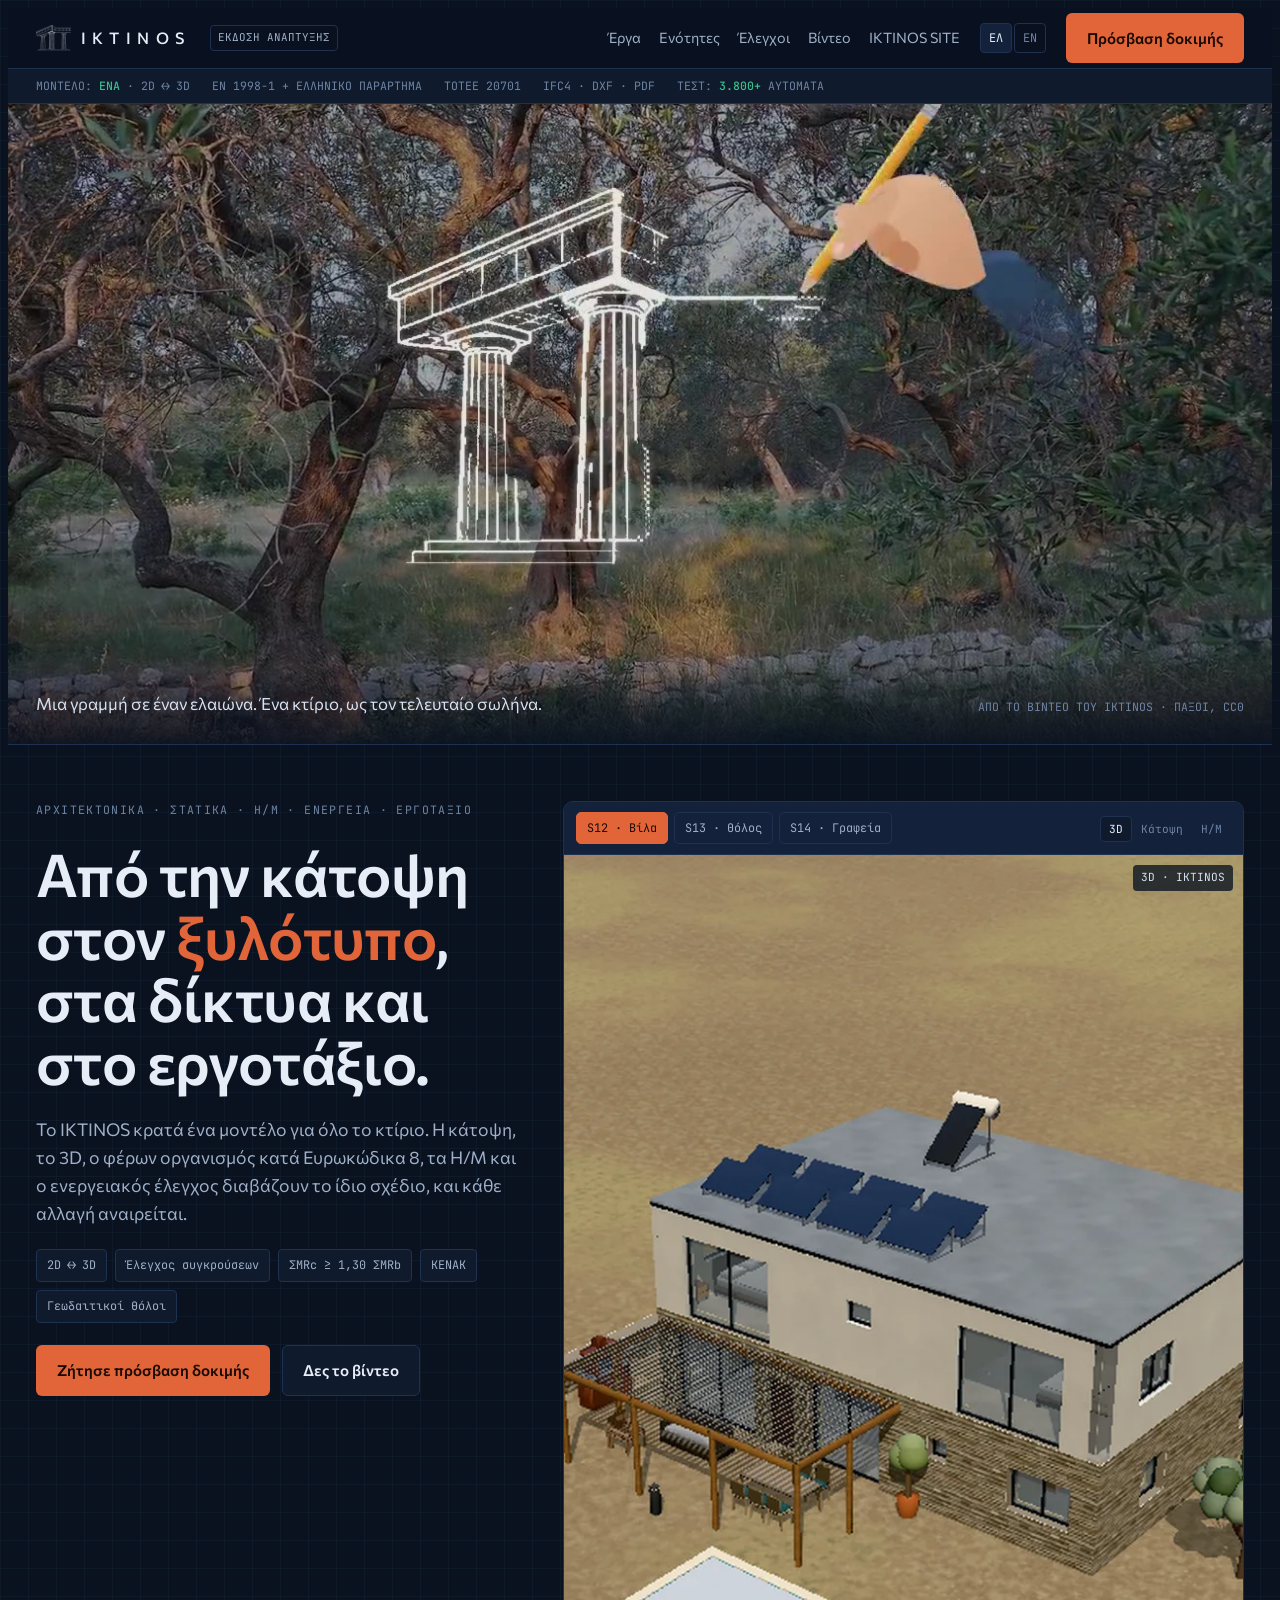
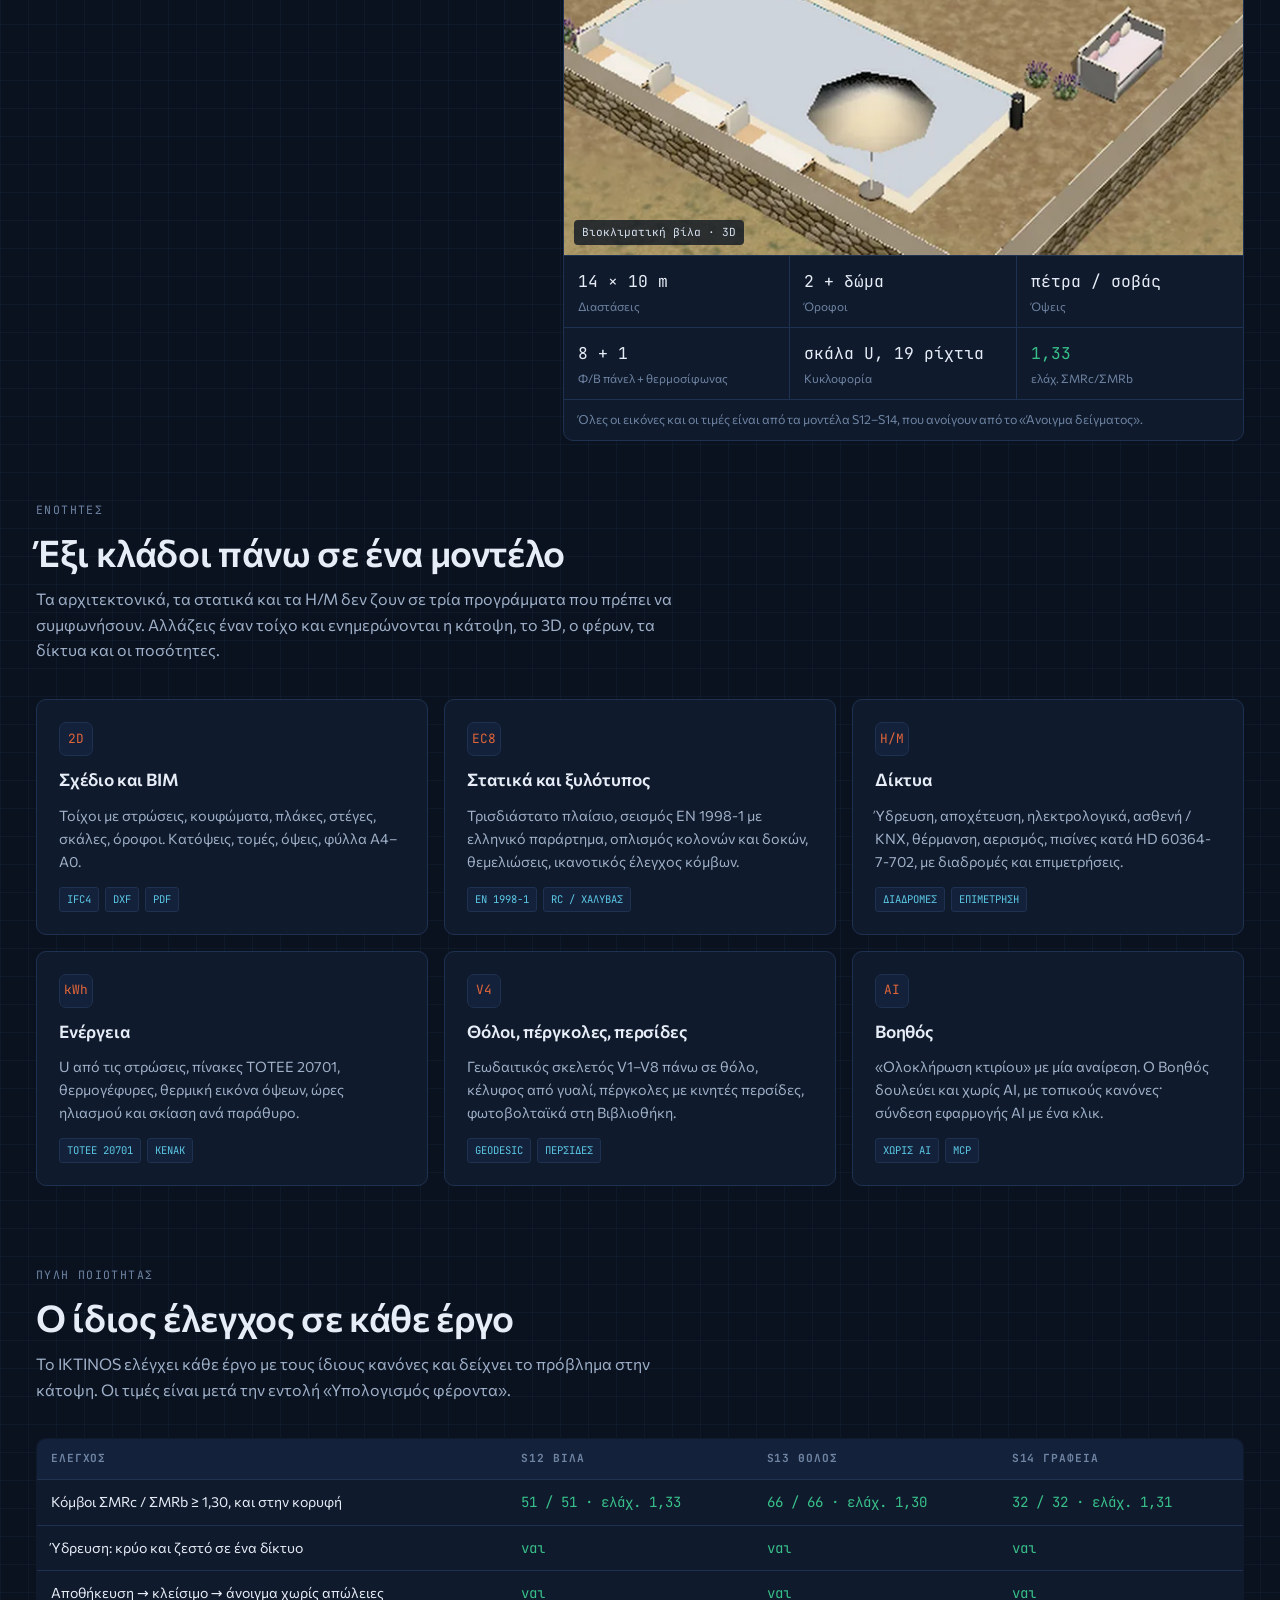
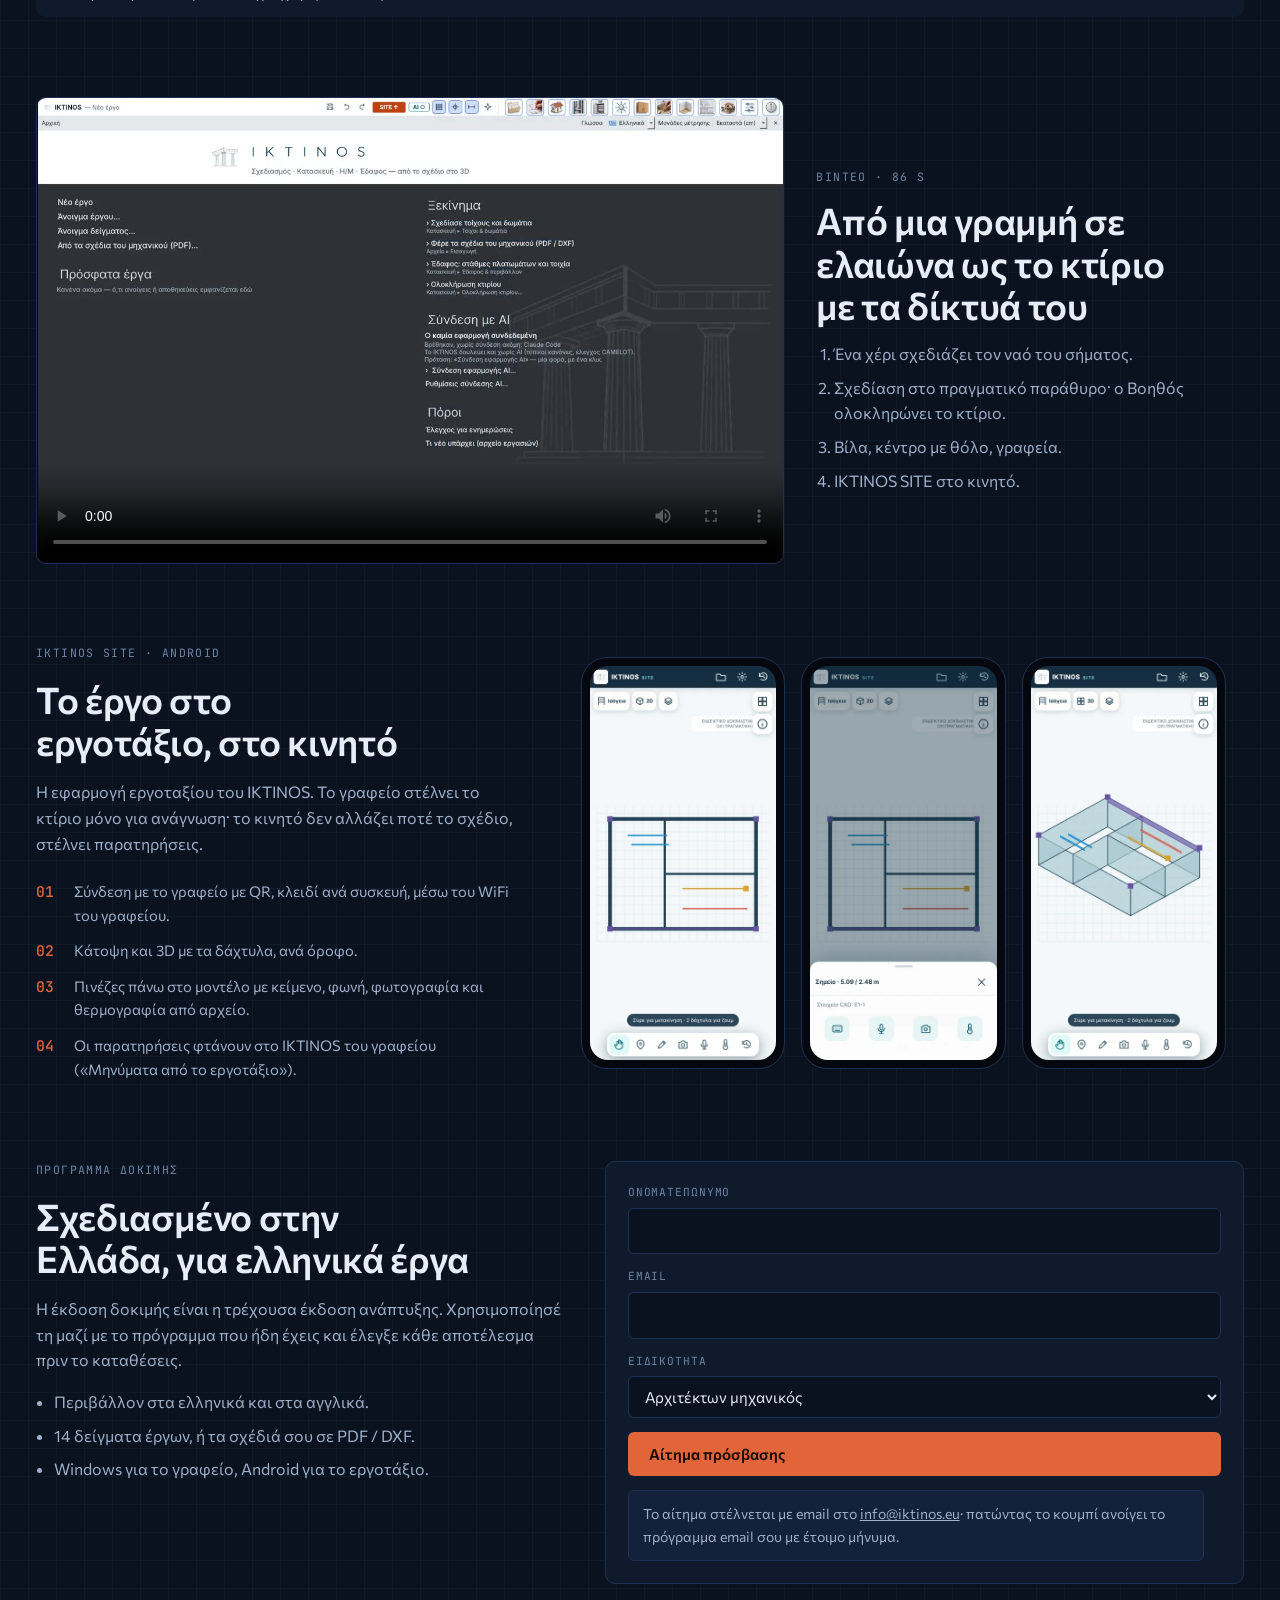
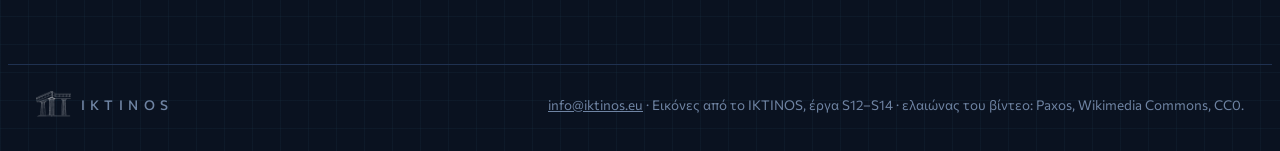
==== index.html @ e1cb7f37 "Ιστοσελίδα IKTINOS (ελ / en) για το iktinos.eu Co-Authored-By: Claude Opus 5.5 <noreply@anthropic.co" ====
<!doctype html>
<html lang="el">
<head>
<meta charset="utf-8">
<meta name="viewport" content="width=device-width,initial-scale=1,viewport-fit=cover">
<title>IKTINOS · Αρχιτεκτονικά, στατικά, Η/Μ σε ένα μοντέλο</title>
<meta name="description" content="Το IKTINOS κρατά ένα μοντέλο για όλο το κτίριο: κάτοψη, 3D, φέρων οργανισμός κατά EN 1998-1, Η/Μ, ενέργεια και εργοτάξιο. Έκδοση ανάπτυξης.">
<link rel="canonical" href="https://iktinos.eu/">
<link rel="alternate" hreflang="el" href="https://iktinos.eu/">
<link rel="alternate" hreflang="en" href="https://iktinos.eu/en/">
<link rel="alternate" hreflang="x-default" href="https://iktinos.eu/en/">
<meta property="og:type" content="website">
<meta property="og:url" content="https://iktinos.eu/">
<meta property="og:title" content="IKTINOS">
<meta property="og:description" content="Από την κάτοψη στον ξυλότυπο, στα δίκτυα και στο εργοτάξιο. Ένα μοντέλο για όλο το κτίριο.">
<meta property="og:image" content="https://iktinos.eu/img/intro_poster.jpg">
<meta property="og:locale" content="el_GR">
<meta property="og:locale:alternate" content="en_GB">
<meta name="theme-color" content="#0a1220">
<link rel="icon" type="image/png" href="img/mark.png">
<link rel="preconnect" href="https://fonts.googleapis.com">
<link rel="preconnect" href="https://fonts.gstatic.com" crossorigin>
<link rel="stylesheet" href="https://fonts.googleapis.com/css2?family=Commissioner:wght@300;400;500;600;700&family=JetBrains+Mono:wght@400;500;600&display=swap">
<link rel="stylesheet" href="site.css">
</head>
<body>

<header class="top">
  <div class="wrap">
    <a class="brand" href="#top"><img src="img/mark.png" alt=""><b>IKTINOS</b></a>
    <span class="chip">ΕΚΔΟΣΗ ΑΝΑΠΤΥΞΗΣ</span>
    <nav class="main" aria-label="Κύριο μενού"><a href="#erga">Έργα</a><a href="#enotites">Ενότητες</a><a href="#elegxoi">Έλεγχοι</a><a href="#video">Βίντεο</a><a href="#site">IKTINOS SITE</a></nav>
    <div class="lang" aria-label="Γλώσσα"><span aria-current="true">ΕΛ</span><a href="en/" hreflang="en" lang="en">EN</a></div>
    <a class="btn primary" href="#beta">Πρόσβαση δοκιμής</a>
  </div>
</header>
<div class="strip"><div class="wrap">
  <span>ΜΟΝΤΕΛΟ: <b>ΕΝΑ</b> · 2D ↔ 3D</span><span>EN 1998-1 + ΕΛΛΗΝΙΚΟ ΠΑΡΑΡΤΗΜΑ</span><span>ΤΟΤΕΕ 20701</span><span>IFC4 · DXF · PDF</span><span>ΤΕΣΤ: <b>3.800+</b> ΑΥΤΟΜΑΤΑ</span>
</div></div>

<main id="top">
  <div class="opener">
    <video autoplay muted loop playsinline preload="auto" poster="img/intro_poster.jpg" src="img/intro_loop.mp4" aria-label="Ελαιώνας στην Ελλάδα: ένα χέρι σχεδιάζει τον ναό του σήματος, που γίνεται η αρχική σελίδα του IKTINOS"></video>
    <div class="over"><div class="wrap"><p>Μια γραμμή σε έναν ελαιώνα. Ένα κτίριο, ως τον τελευταίο σωλήνα.</p><span class="t">ΑΠΟ ΤΟ ΒΙΝΤΕΟ ΤΟΥ IKTINOS · ΠΑΞΟΙ, CC0</span></div></div>
  </div>
  <section class="hero">
    <div class="wrap hero-grid">
      <div class="hero-copy">
        <span class="label">Αρχιτεκτονικά · Στατικά · Η/Μ · Ενέργεια · Εργοτάξιο</span>
        <h1>Από την κάτοψη στον <span class="hl">ξυλότυπο</span>, στα δίκτυα και στο εργοτάξιο.</h1>
        <p class="lede">Το IKTINOS κρατά ένα μοντέλο για όλο το κτίριο. Η κάτοψη, το 3D, ο φέρων οργανισμός κατά Ευρωκώδικα 8, τα Η/Μ και ο ενεργειακός έλεγχος διαβάζουν το ίδιο σχέδιο, και κάθε αλλαγή αναιρείται.</p>
        <div class="pills"><span>2D ↔ 3D</span><span>Έλεγχος συγκρούσεων</span><span>ΣMRc ≥ 1,30 ΣMRb</span><span>ΚΕΝΑΚ</span><span>Γεωδαιτικοί θόλοι</span></div>
        <div class="ctas"><a class="btn primary" href="#beta">Ζήτησε πρόσβαση δοκιμής</a><a class="btn ghost" href="#video">Δες το βίντεο</a></div>
      </div>

      <div class="vp" id="erga">
        <div class="vp-head">
          <div class="tabs" role="group" aria-label="Έργο">
            <button type="button" id="t-villa" aria-pressed="true" data-p="villa">S12 · Βίλα</button>
            <button type="button" id="t-dome" aria-pressed="false" data-p="dome">S13 · Θόλος</button>
            <button type="button" id="t-off" aria-pressed="false" data-p="off">S14 · Γραφεία</button>
          </div>
          <div class="views" role="group" aria-label="Προβολή" id="views"></div>
        </div>
        <div class="vp-body">
          <img id="vp-img" src="img/villa.webp" alt="" width="1600" height="1000">
          <span class="scale" id="vp-scale">3D · IKTINOS</span>
          <span class="coords" id="vp-cap"></span>
        </div>
        <div class="insp" id="insp"></div>
        <div class="vp-note">Όλες οι εικόνες και οι τιμές είναι από τα μοντέλα S12–S14, που ανοίγουν από το «Άνοιγμα δείγματος».</div>
      </div>
    </div>
  </section>

  <section id="enotites" style="padding-top:20px">
    <div class="wrap">
      <div class="head">
        <span class="label">Ενότητες</span>
        <h2>Έξι κλάδοι πάνω σε ένα μοντέλο</h2>
        <p>Τα αρχιτεκτονικά, τα στατικά και τα Η/Μ δεν ζουν σε τρία προγράμματα που πρέπει να συμφωνήσουν. Αλλάζεις έναν τοίχο και ενημερώνονται η κάτοψη, το 3D, ο φέρων, τα δίκτυα και οι ποσότητες.</p>
      </div>
      <div class="mods">
        <article class="mod"><span class="ic">2D</span><h3>Σχέδιο και BIM</h3><p>Τοίχοι με στρώσεις, κουφώματα, πλάκες, στέγες, σκάλες, όροφοι. Κατόψεις, τομές, όψεις, φύλλα A4–A0.</p><div class="tags"><span>IFC4</span><span>DXF</span><span>PDF</span></div></article>
        <article class="mod"><span class="ic">EC8</span><h3>Στατικά και ξυλότυπος</h3><p>Τρισδιάστατο πλαίσιο, σεισμός EN 1998-1 με ελληνικό παράρτημα, οπλισμός κολονών και δοκών, θεμελιώσεις, ικανοτικός έλεγχος κόμβων.</p><div class="tags"><span>EN 1998-1</span><span>RC / ΧΑΛΥΒΑΣ</span></div></article>
        <article class="mod"><span class="ic">H/M</span><h3>Δίκτυα</h3><p>Ύδρευση, αποχέτευση, ηλεκτρολογικά, ασθενή / KNX, θέρμανση, αερισμός, πισίνες κατά HD 60364-7-702, με διαδρομές και επιμετρήσεις.</p><div class="tags"><span>ΔΙΑΔΡΟΜΕΣ</span><span>ΕΠΙΜΕΤΡΗΣΗ</span></div></article>
        <article class="mod"><span class="ic">kWh</span><h3>Ενέργεια</h3><p>U από τις στρώσεις, πίνακες ΤΟΤΕΕ 20701, θερμογέφυρες, θερμική εικόνα όψεων, ώρες ηλιασμού και σκίαση ανά παράθυρο.</p><div class="tags"><span>ΤΟΤΕΕ 20701</span><span>ΚΕΝΑΚ</span></div></article>
        <article class="mod"><span class="ic">V4</span><h3>Θόλοι, πέργκολες, περσίδες</h3><p>Γεωδαιτικός σκελετός V1–V8 πάνω σε θόλο, κέλυφος από γυαλί, πέργκολες με κινητές περσίδες, φωτοβολταϊκά στη Βιβλιοθήκη.</p><div class="tags"><span>GEODESIC</span><span>ΠΕΡΣΙΔΕΣ</span></div></article>
        <article class="mod"><span class="ic">AI</span><h3>Βοηθός</h3><p>«Ολοκλήρωση κτιρίου» με μία αναίρεση. Ο Βοηθός δουλεύει και χωρίς AI, με τοπικούς κανόνες· σύνδεση εφαρμογής AI με ένα κλικ.</p><div class="tags"><span>ΧΩΡΙΣ AI</span><span>MCP</span></div></article>
      </div>
    </div>
  </section>

  <section id="elegxoi" style="padding-top:0">
    <div class="wrap">
      <div class="head">
        <span class="label">Πύλη ποιότητας</span>
        <h2>Ο ίδιος έλεγχος σε κάθε έργο</h2>
        <p>Το IKTINOS ελέγχει κάθε έργο με τους ίδιους κανόνες και δείχνει το πρόβλημα στην κάτοψη. Οι τιμές είναι μετά την εντολή «Υπολογισμός φέροντα».</p>
      </div>
      <div class="tablewrap"><table class="checks">
        <thead><tr><th>Έλεγχος</th><th>S12 βίλα</th><th>S13 θόλος</th><th>S14 γραφεία</th></tr></thead>
        <tbody>
          <tr><td>Κόμβοι ΣMRc / ΣMRb ≥ 1,30, και στην κορυφή</td><td class="n ok">51 / 51 · ελάχ. 1,33</td><td class="n ok">66 / 66 · ελάχ. 1,30</td><td class="n ok">32 / 32 · ελάχ. 1,31</td></tr>
          <tr><td>Ύδρευση: κρύο και ζεστό σε ένα δίκτυο</td><td class="n ok">ναι</td><td class="n ok">ναι</td><td class="n ok">ναι</td></tr>
          <tr><td>Αποθήκευση → κλείσιμο → άνοιγμα χωρίς απώλειες</td><td class="n ok">ναι</td><td class="n ok">ναι</td><td class="n ok">ναι</td></tr>
        </tbody>
      </table></div>
    </div>
  </section>

  <section class="film" id="video" style="padding-top:0">
    <div class="wrap grid">
      <video controls playsinline preload="metadata" poster="img/poster.jpg" src="img/iktinos_promo.mp4" aria-label="Βίντεο προβολής του IKTINOS"></video>
      <div style="display:grid;gap:14px">
        <span class="label">Βίντεο · 86 s</span>
        <h2>Από μια γραμμή σε ελαιώνα ως το κτίριο με τα δίκτυά του</h2>
        <ol><li>Ένα χέρι σχεδιάζει τον ναό του σήματος.</li><li>Σχεδίαση στο πραγματικό παράθυρο· ο Βοηθός ολοκληρώνει το κτίριο.</li><li>Βίλα, κέντρο με θόλο, γραφεία.</li><li>IKTINOS SITE στο κινητό.</li></ol>
      </div>
    </div>
  </section>

  <section id="site" style="padding-top:0">
    <div class="wrap site-grid">
      <div style="display:grid;gap:16px">
        <span class="label">IKTINOS SITE · Android</span>
        <h2>Το έργο στο εργοτάξιο, στο κινητό</h2>
        <p>Η εφαρμογή εργοταξίου του IKTINOS. Το γραφείο στέλνει το κτίριο μόνο για ανάγνωση· το κινητό δεν αλλάζει ποτέ το σχέδιο, στέλνει παρατηρήσεις.</p>
        <div class="feat">
          <div><b>01</b><span>Σύνδεση με το γραφείο με QR, κλειδί ανά συσκευή, μέσω του WiFi του γραφείου.</span></div>
          <div><b>02</b><span>Κάτοψη και 3D με τα δάχτυλα, ανά όροφο.</span></div>
          <div><b>03</b><span>Πινέζες πάνω στο μοντέλο με κείμενο, φωνή, φωτογραφία και θερμογραφία από αρχείο.</span></div>
          <div><b>04</b><span>Οι παρατηρήσεις φτάνουν στο IKTINOS του γραφείου («Μηνύματα από το εργοτάξιο»).</span></div>
        </div>
      </div>
      <div class="phones">
        <div class="phone"><img src="img/site_1.webp" alt="IKTINOS SITE: κάτοψη" loading="lazy"></div>
        <div class="phone"><img src="img/site_2.webp" alt="IKTINOS SITE: καρτέλα πινέζας" loading="lazy"></div>
        <div class="phone"><img src="img/site_3.webp" alt="IKTINOS SITE: 3D" loading="lazy"></div>
      </div>
    </div>
  </section>

  <section id="beta" style="padding-top:0">
    <div class="wrap beta">
      <div style="display:grid;gap:16px">
        <span class="label">Πρόγραμμα δοκιμής</span>
        <h2>Σχεδιασμένο στην Ελλάδα, για ελληνικά έργα</h2>
        <p>Η έκδοση δοκιμής είναι η τρέχουσα έκδοση ανάπτυξης. Χρησιμοποίησέ τη μαζί με το πρόγραμμα που ήδη έχεις και έλεγξε κάθε αποτέλεσμα πριν το καταθέσεις.</p>
        <ul><li>Περιβάλλον στα ελληνικά και στα αγγλικά.</li><li>14 δείγματα έργων, ή τα σχέδιά σου σε PDF / DXF.</li><li>Windows για το γραφείο, Android για το εργοτάξιο.</li></ul>
      </div>
      <form id="beta-form" novalidate>
        <label for="f-name">Ονοματεπώνυμο<input id="f-name" autocomplete="name"></label>
        <label for="f-mail">Email<input id="f-mail" type="email" autocomplete="email"></label>
        <label for="f-role">Ειδικότητα<select id="f-role"><option>Αρχιτέκτων μηχανικός</option><option>Πολιτικός μηχανικός</option><option>Μηχανολόγος / ηλεκτρολόγος μηχανικός</option><option>Τεχνικό γραφείο / κατασκευαστική</option><option>Φοιτητής / ερευνητής</option></select></label>
        <button class="btn primary" type="submit" id="f-send">Αίτημα πρόσβασης</button>
        <p class="msg" id="f-note">Το αίτημα στέλνεται με email στο <a href="mailto:info@iktinos.eu">info@iktinos.eu</a>· πατώντας το κουμπί ανοίγει το πρόγραμμα email σου με έτοιμο μήνυμα.</p>
        <div class="msg" id="f-msg" role="status" hidden></div>
      </form>
    </div>
  </section>
</main>

<footer><div class="wrap">
  <a class="brand" href="#top"><img src="img/mark.png" alt=""><b>IKTINOS</b></a>
  <span><a href="mailto:info@iktinos.eu">info@iktinos.eu</a> · Εικόνες από το IKTINOS, έργα S12–S14 · ελαιώνας του βίντεο: Paxos, Wikimedia Commons, CC0.</span>
</div></footer>

<script>
(function(){
  var P={
    villa:{views:[["3D","img/villa.webp","Βιοκλιματική βίλα · 3D"],["Κάτοψη","img/villa_plan.webp","Κάτοψη ισογείου"],["Η/Μ","img/villa_mep.webp","Η/Μ στο 3D"]],
      insp:[["14 × 10 m","Διαστάσεις"],["2 + δώμα","Όροφοι"],["πέτρα / σοβάς","Όψεις"],["8 + 1","Φ/Β πάνελ + θερμοσίφωνας"],["σκάλα U, 19 ρίχτια","Κυκλοφορία"],["1,33","ελάχ. ΣMRc/ΣMRb","ok"]]},
    dome:{views:[["3D","img/dome.webp","Κέντρο με θόλο · 3D"],["Θόλος","img/geodesic.webp","Γεωδαιτικός σκελετός V4"]],
      insp:[["Ø12 × 6,20 m","Θόλος"],["V4 · 12 cm","Σκελετός"],["16 × 9 m","Πτέρυγα"],["12","Φ/Β πάνελ"],["πέτρα / μπετό","Όψεις"],["1,30","ελάχ. ΣMRc/ΣMRb","ok"]]},
    off:{views:[["3D","img/offices.webp","Γραφεία · 3D"],["Φέρων","img/frame.webp","Φέρων οργανισμός"],["Ξυλότυπος","img/formwork.webp","Ξυλότυπος ισογείου"]],
      insp:[["18 × 12 m","Διαστάσεις"],["2","Όροφοι"],["18","Θέσεις εργασίας"],["2 πέργκολες","Κινητές περσίδες"],["EN 1998-1","Σεισμός"],["1,31","ελάχ. ΣMRc/ΣMRb","ok"]]}
  };
  var img=document.getElementById("vp-img"),cap=document.getElementById("vp-cap"),views=document.getElementById("views"),insp=document.getElementById("insp");
  function view(p,i){var v=P[p].views[i];img.src=v[1];img.alt=v[2];cap.textContent=v[2];
    Array.prototype.forEach.call(views.children,function(b,j){b.setAttribute("aria-pressed",String(i===j))});}
  function project(p){
    document.querySelectorAll(".tabs button").forEach(function(b){b.setAttribute("aria-pressed",String(b.dataset.p===p))});
    views.innerHTML="";P[p].views.forEach(function(v,i){var b=document.createElement("button");b.type="button";b.id="v-"+p+"-"+i;b.textContent=v[0];b.addEventListener("click",function(){view(p,i)});views.appendChild(b);});
    insp.innerHTML="";P[p].insp.forEach(function(r){var d=document.createElement("div");d.innerHTML='<span class="v'+(r[2]?" ok":"")+'"></span><span class="k"></span>';d.firstChild.textContent=r[0];d.lastChild.textContent=r[1];insp.appendChild(d);});
    view(p,0);
  }
  document.querySelectorAll(".tabs button").forEach(function(b){b.addEventListener("click",function(){project(b.dataset.p)})});
  project("villa");
  var T={"subj": "Αίτημα πρόσβασης δοκιμής IKTINOS", "L": ["Ονοματεπώνυμο", "Email", "Ειδικότητα"], "need": "Συμπλήρωσε όνομα και έγκυρο email.", "sent": "Άνοιξε το πρόγραμμα email σου με έτοιμο μήνυμα· πάτα «Αποστολή» εκεί. Αν δεν άνοιξε, γράψε μας στο <a href=\"mailto:info@iktinos.eu\">info@iktinos.eu</a>."};
  document.getElementById("beta-form").addEventListener("submit",function(e){e.preventDefault();
    var n=document.getElementById("f-name").value.trim(),m=document.getElementById("f-mail").value.trim(),r=document.getElementById("f-role").value,o=document.getElementById("f-msg");
    o.hidden=false;if(!n||!/^[^@\s]+@[^@\s]+\.[^@\s]+$/.test(m)){o.textContent=T.need;return;}
    var body=T.L[0]+": "+n+"\n"+T.L[1]+": "+m+"\n"+T.L[2]+": "+r+"\n";
    location.href="mailto:info@iktinos.eu?subject="+encodeURIComponent(T.subj)+"&body="+encodeURIComponent(body);
    o.innerHTML=T.sent;});
})();
</script>
</body>
</html>
---- site.css ----
/* Layout: a dark CAD workspace (the uploaded concept's style) — status bars in mono, a viewport with tabs between the
   three real projects and an inspector of their real values; every number is from the program. Single dark look. */
:root{
  --bg:#0a1220; --panel:#0f1a2c; --panel-2:#13213a; --line:#1f3150; --ink:#e7edf7; --ink-2:#9fb0c8; --ink-3:#6f84a3;
  --accent:#e2653a; --ok:#39c08a; --cyan:#5cc8e6;
  --display:"Commissioner",system-ui,"Segoe UI",Roboto,Arial,sans-serif; --mono:"JetBrains Mono",ui-monospace,Consolas,monospace;
  color-scheme:dark;
}
*{box-sizing:border-box}
html{scroll-behavior:smooth}
@media (prefers-reduced-motion:reduce){html{scroll-behavior:auto}}
body{background:var(--bg);color:var(--ink);font-family:var(--display);line-height:1.6;
  background-image:linear-gradient(rgba(92,200,230,.045) 1px,transparent 1px),linear-gradient(90deg,rgba(92,200,230,.045) 1px,transparent 1px);background-size:28px 28px}
body::before{content:"";position:fixed;inset:0 0 auto;height:env(safe-area-inset-top,0px);z-index:10;background:var(--bg)}
a{color:inherit}
:focus-visible{outline:2px solid var(--accent);outline-offset:3px;border-radius:3px}
img,video{max-width:100%;display:block}
.wrap{max-width:1240px;margin:0 auto;padding-left:max(16px,env(safe-area-inset-left,0px));padding-right:max(16px,env(safe-area-inset-right,0px))}
h1,h2,h3{margin:0;text-wrap:balance;letter-spacing:-.01em}
h1{font-size:clamp(2.1rem,5vw,3.7rem);line-height:1.06;font-weight:600}
h2{font-size:clamp(1.6rem,3vw,2.3rem);line-height:1.15;font-weight:600}
h3{font-size:1.08rem;font-weight:600}
p{margin:0;max-width:64ch;color:var(--ink-2)}
.mono{font-family:var(--mono);font-variant-numeric:tabular-nums}
.label{font-family:var(--mono);font-size:.72rem;letter-spacing:.12em;text-transform:uppercase;color:var(--ink-3)}
.hl{color:var(--accent)}
.btn{display:inline-flex;align-items:center;gap:8px;padding:12px 20px;border-radius:6px;font-weight:600;text-decoration:none;font-size:.95rem;border:1px solid transparent;cursor:pointer;font-family:var(--display)}
.btn.primary{background:var(--accent);color:#1a0a04}
.btn.primary:hover{filter:brightness(1.08)}
.btn.ghost{border-color:var(--line);color:var(--ink);background:var(--panel)}
section{padding-block:80px}

/* top bar */
header.top{position:sticky;top:env(safe-area-inset-top,0px);z-index:20;background:rgba(10,18,32,.94);backdrop-filter:blur(8px);border-bottom:1px solid var(--line)}
header.top .wrap{display:flex;align-items:center;gap:20px;min-height:60px}
.brand{display:flex;align-items:center;gap:10px;text-decoration:none}
.brand img{height:26px;width:auto;filter:brightness(0) invert(1)}
.brand b{font-weight:500;letter-spacing:.4em}
.chip{font-family:var(--mono);font-size:.68rem;padding:3px 7px;border:1px solid var(--line);border-radius:4px;color:var(--ink-2)}
nav.main{display:flex;gap:18px;margin-left:auto;font-size:.9rem}
nav.main a{text-decoration:none;color:var(--ink-2)}
nav.main a:hover{color:var(--ink)}
@media (max-width:900px){nav.main{display:none}header.top .btn{margin-left:auto}}

/* status strip */
.strip{border-bottom:1px solid var(--line);background:var(--panel)}
.strip .wrap{display:flex;flex-wrap:wrap;gap:8px 22px;padding-block:8px;font-family:var(--mono);font-size:.72rem;color:var(--ink-3)}
.strip b{color:var(--ok);font-weight:500}

/* hero */
.hero{padding-block:56px 40px}
.hero-grid{display:grid;grid-template-columns:minmax(0,5fr) minmax(0,7fr);gap:40px;align-items:start}
.hero-copy{display:grid;gap:22px}
.hero-copy .lede{font-size:1.1rem}
.pills{display:flex;flex-wrap:wrap;gap:8px}
.pills span{font-family:var(--mono);font-size:.74rem;padding:6px 10px;border:1px solid var(--line);border-radius:4px;background:var(--panel);color:var(--ink-2)}
.ctas{display:flex;flex-wrap:wrap;gap:12px}
@media (max-width:980px){.hero-grid{grid-template-columns:minmax(0,1fr)}}

/* viewport with project tabs */
.vp{border:1px solid var(--line);border-radius:10px;background:var(--panel);overflow:hidden;min-width:0}
.vp-head{display:flex;flex-wrap:wrap;gap:6px;align-items:center;justify-content:space-between;padding:10px 12px;border-bottom:1px solid var(--line);background:var(--panel-2)}
.tabs{display:flex;flex-wrap:wrap;gap:6px}
.tabs button{font-family:var(--mono);font-size:.74rem;padding:7px 10px;border-radius:5px;border:1px solid var(--line);background:transparent;color:var(--ink-2);cursor:pointer}
.tabs button[aria-pressed="true"]{background:var(--accent);border-color:var(--accent);color:#1a0a04}
.views button{font-family:var(--mono);font-size:.7rem;padding:5px 8px;border-radius:4px;border:1px solid transparent;background:transparent;color:var(--ink-3);cursor:pointer}
.views button[aria-pressed="true"]{border-color:var(--line);color:var(--ink);background:var(--panel)}
.vp-body{position:relative;background:#0c1422}
.vp-body img{width:100%;aspect-ratio:16/10;object-fit:cover}
.vp-body .coords{position:absolute;left:10px;bottom:10px;font-family:var(--mono);font-size:.7rem;color:#d6e2f2;background:rgba(10,18,32,.78);padding:4px 8px;border-radius:4px}
.vp-body .scale{position:absolute;right:10px;top:10px;font-family:var(--mono);font-size:.7rem;color:#d6e2f2;background:rgba(10,18,32,.78);padding:4px 8px;border-radius:4px}
.insp{display:grid;grid-template-columns:repeat(3,minmax(0,1fr));gap:1px;background:var(--line);border-top:1px solid var(--line)}
.insp div{background:var(--panel);padding:12px 14px;display:grid;gap:2px;min-width:0}
.insp .v{font-family:var(--mono);font-size:1.02rem;color:var(--ink)}
.insp .v.ok{color:var(--ok)}
.insp .k{font-size:.74rem;color:var(--ink-3)}
.vp-note{padding:10px 14px;font-size:.78rem;color:var(--ink-3);border-top:1px solid var(--line)}
@media (max-width:560px){.insp{grid-template-columns:repeat(2,minmax(0,1fr))}}

/* modules */
.head{display:grid;gap:12px;margin-bottom:36px}
.mods{display:grid;grid-template-columns:repeat(3,minmax(0,1fr));gap:16px}
.mod{border:1px solid var(--line);border-radius:10px;background:var(--panel);padding:22px;display:grid;gap:10px;align-content:start;min-width:0}
.mod .ic{width:34px;height:34px;border-radius:7px;display:grid;place-items:center;background:var(--panel-2);border:1px solid var(--line);color:var(--accent);font-family:var(--mono);font-size:.8rem}
.mod p{font-size:.9rem}
.mod .tags{display:flex;flex-wrap:wrap;gap:6px;margin-top:4px}
.mod .tags span{font-family:var(--mono);font-size:.66rem;padding:3px 7px;border-radius:3px;background:var(--panel-2);color:var(--cyan);border:1px solid var(--line)}
@media (max-width:980px){.mods{grid-template-columns:repeat(2,minmax(0,1fr))}}
@media (max-width:620px){.mods{grid-template-columns:minmax(0,1fr)}}

/* video */
.film .grid{display:grid;grid-template-columns:minmax(0,7fr) minmax(0,4fr);gap:32px;align-items:center}
.film video{width:100%;border-radius:10px;border:1px solid var(--line);background:#000;aspect-ratio:16/10}
.film ol{margin:0;padding-left:1.1em;color:var(--ink-2);display:grid;gap:8px}
@media (max-width:900px){.film .grid{grid-template-columns:minmax(0,1fr)}}

/* checks table */
.checks{width:100%;border-collapse:collapse;font-size:.88rem;background:var(--panel);border:1px solid var(--line);border-radius:10px;overflow:hidden}
.checks th,.checks td{padding:11px 14px;border-bottom:1px solid var(--line);text-align:left}
.checks th{font-family:var(--mono);font-size:.7rem;letter-spacing:.08em;text-transform:uppercase;color:var(--ink-3);background:var(--panel-2)}
.checks td.n{font-family:var(--mono);font-variant-numeric:tabular-nums}
.checks .ok{color:var(--ok)}
.tablewrap{overflow-x:auto}

/* site */
.site-grid{display:grid;grid-template-columns:minmax(0,5fr) minmax(0,7fr);gap:40px;align-items:center}
.phones{display:flex;gap:16px;justify-content:center;flex-wrap:wrap}
.phone{width:min(210px,30%);min-width:150px;padding:8px;border-radius:26px;background:#05080e;border:1px solid var(--line)}
.phone img{border-radius:18px;width:100%}
.feat{display:grid;gap:12px;margin-top:8px}
.feat div{display:grid;grid-template-columns:28px 1fr;gap:10px;align-items:start;font-size:.92rem;color:var(--ink-2)}
.feat b{font-family:var(--mono);color:var(--accent);font-weight:500}
@media (max-width:900px){.site-grid{grid-template-columns:minmax(0,1fr)}}

/* beta */
.beta{display:grid;grid-template-columns:minmax(0,5fr) minmax(0,6fr);gap:36px;align-items:start}
.beta ul{margin:0;padding-left:1.1em;color:var(--ink-2);display:grid;gap:8px}
form{border:1px solid var(--line);border-radius:10px;background:var(--panel);padding:22px;display:grid;gap:14px}
form label{display:grid;gap:6px;font-family:var(--mono);font-size:.7rem;letter-spacing:.08em;color:var(--ink-3);text-transform:uppercase}
form input,form select{font:inherit;font-family:var(--display);font-size:.95rem;letter-spacing:0;text-transform:none;padding:10px 12px;border-radius:6px;border:1px solid var(--line);background:var(--bg);color:var(--ink)}
.msg{font-size:.88rem;padding:12px 14px;border-radius:6px;border:1px solid var(--line);background:var(--panel-2);color:var(--ink-2)}
@media (max-width:900px){.beta{grid-template-columns:minmax(0,1fr)}}
.opener{position:relative;background:#000;border-bottom:1px solid var(--line)}
.opener video{width:100%;height:clamp(300px,52vw,640px);object-fit:cover;opacity:.92}
.opener .over{position:absolute;inset:auto 0 0 0;padding-block:28px;background:linear-gradient(180deg,rgba(10,18,32,0),rgba(10,18,32,.92))}
.opener .over .wrap{display:flex;flex-wrap:wrap;gap:14px;align-items:flex-end;justify-content:space-between}
.opener .over p{color:#d6e2f2;font-size:1.05rem}
.opener .over .t{font-family:var(--mono);font-size:.72rem;color:var(--ink-3)}
footer{border-top:1px solid var(--line);padding-block:26px;font-size:.84rem;color:var(--ink-3)}
footer .wrap{display:flex;flex-wrap:wrap;gap:14px;justify-content:space-between;align-items:center}
.lang{display:flex;gap:2px;font-family:var(--mono);font-size:.74rem}
.lang a,.lang span{padding:5px 8px;border:1px solid var(--line);border-radius:4px;text-decoration:none;color:var(--ink-3)}
.lang span{color:var(--ink);background:var(--panel-2)}
@media (max-width:900px){.lang{margin-left:auto}header.top .btn{margin-left:0}}
@media (max-width:420px){header.top .chip{display:none}}
@media (max-width:560px){header.top .wrap{gap:10px}.brand b{letter-spacing:.22em}header.top .btn{padding:8px 12px;font-size:.84rem;white-space:nowrap}.lang a,.lang span{padding:4px 6px}}
@media (max-width:480px){.brand b{display:none}}
.brand{flex-shrink:0}
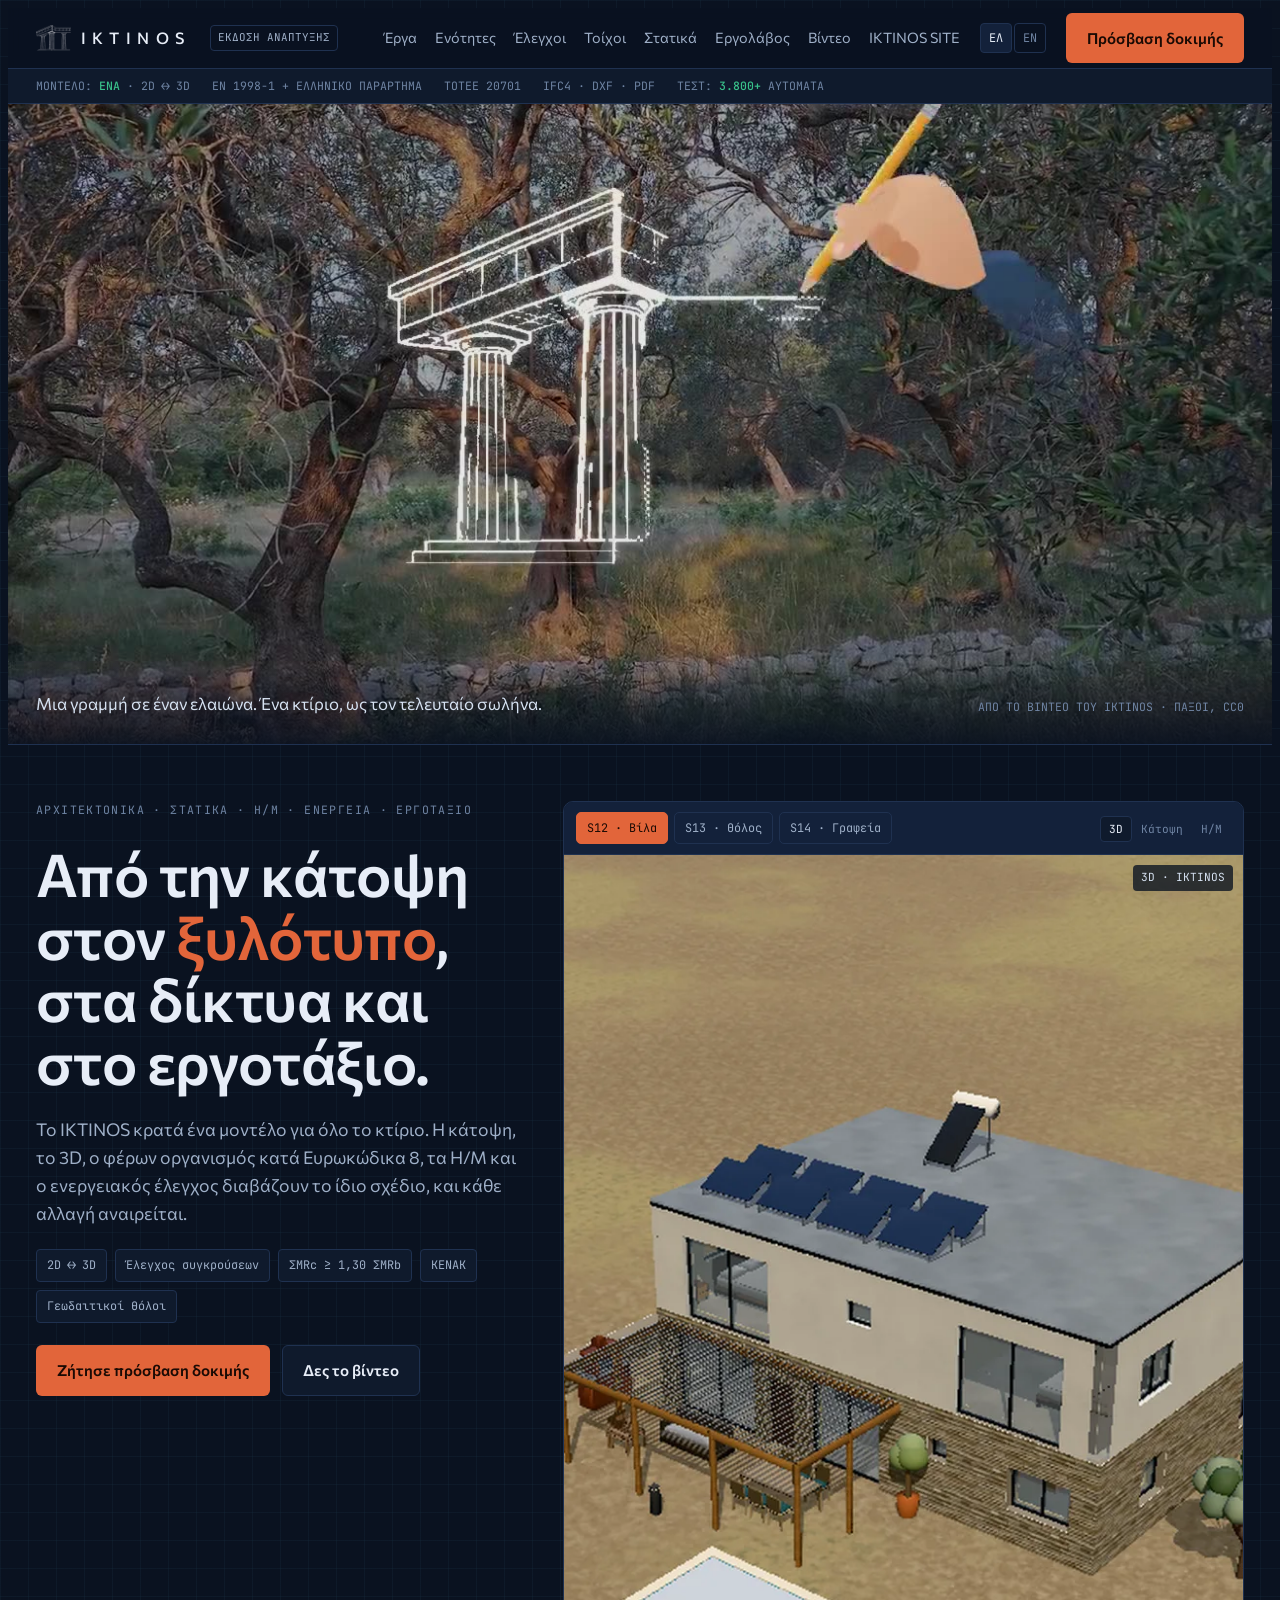
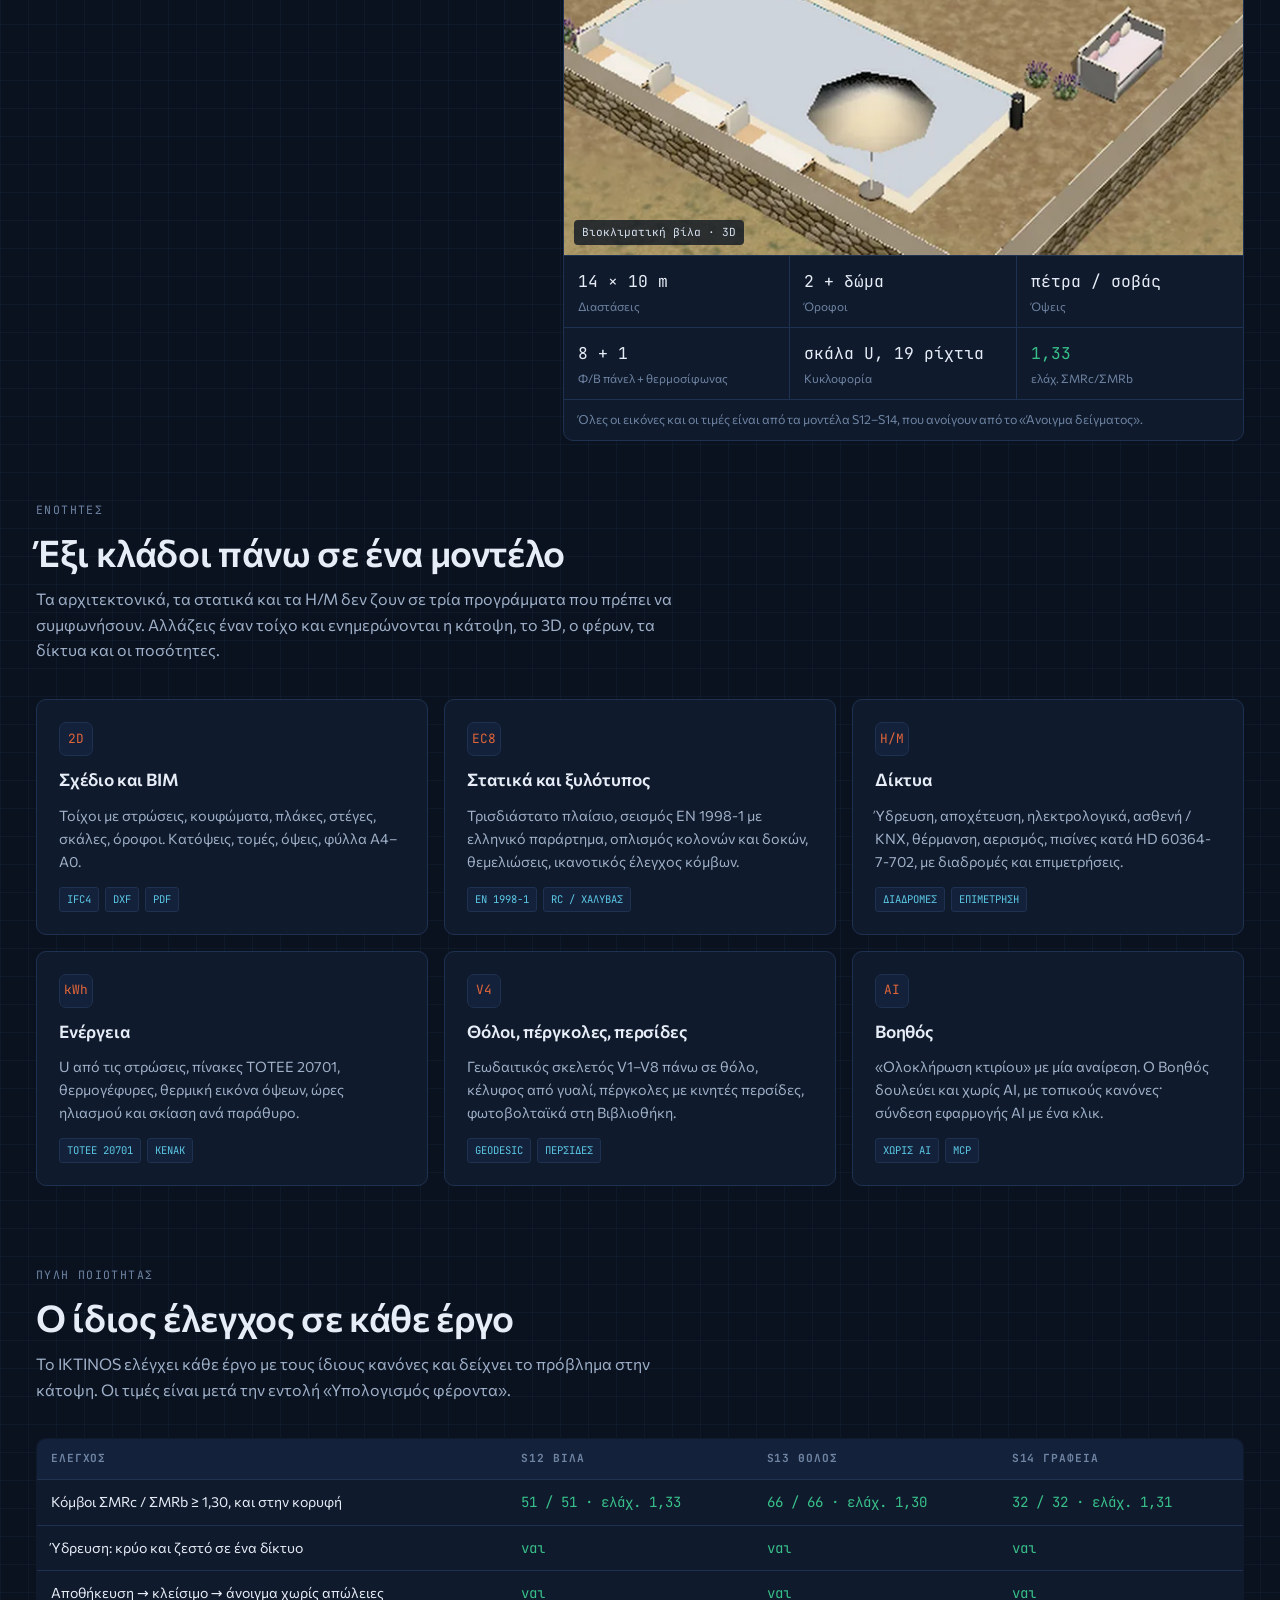
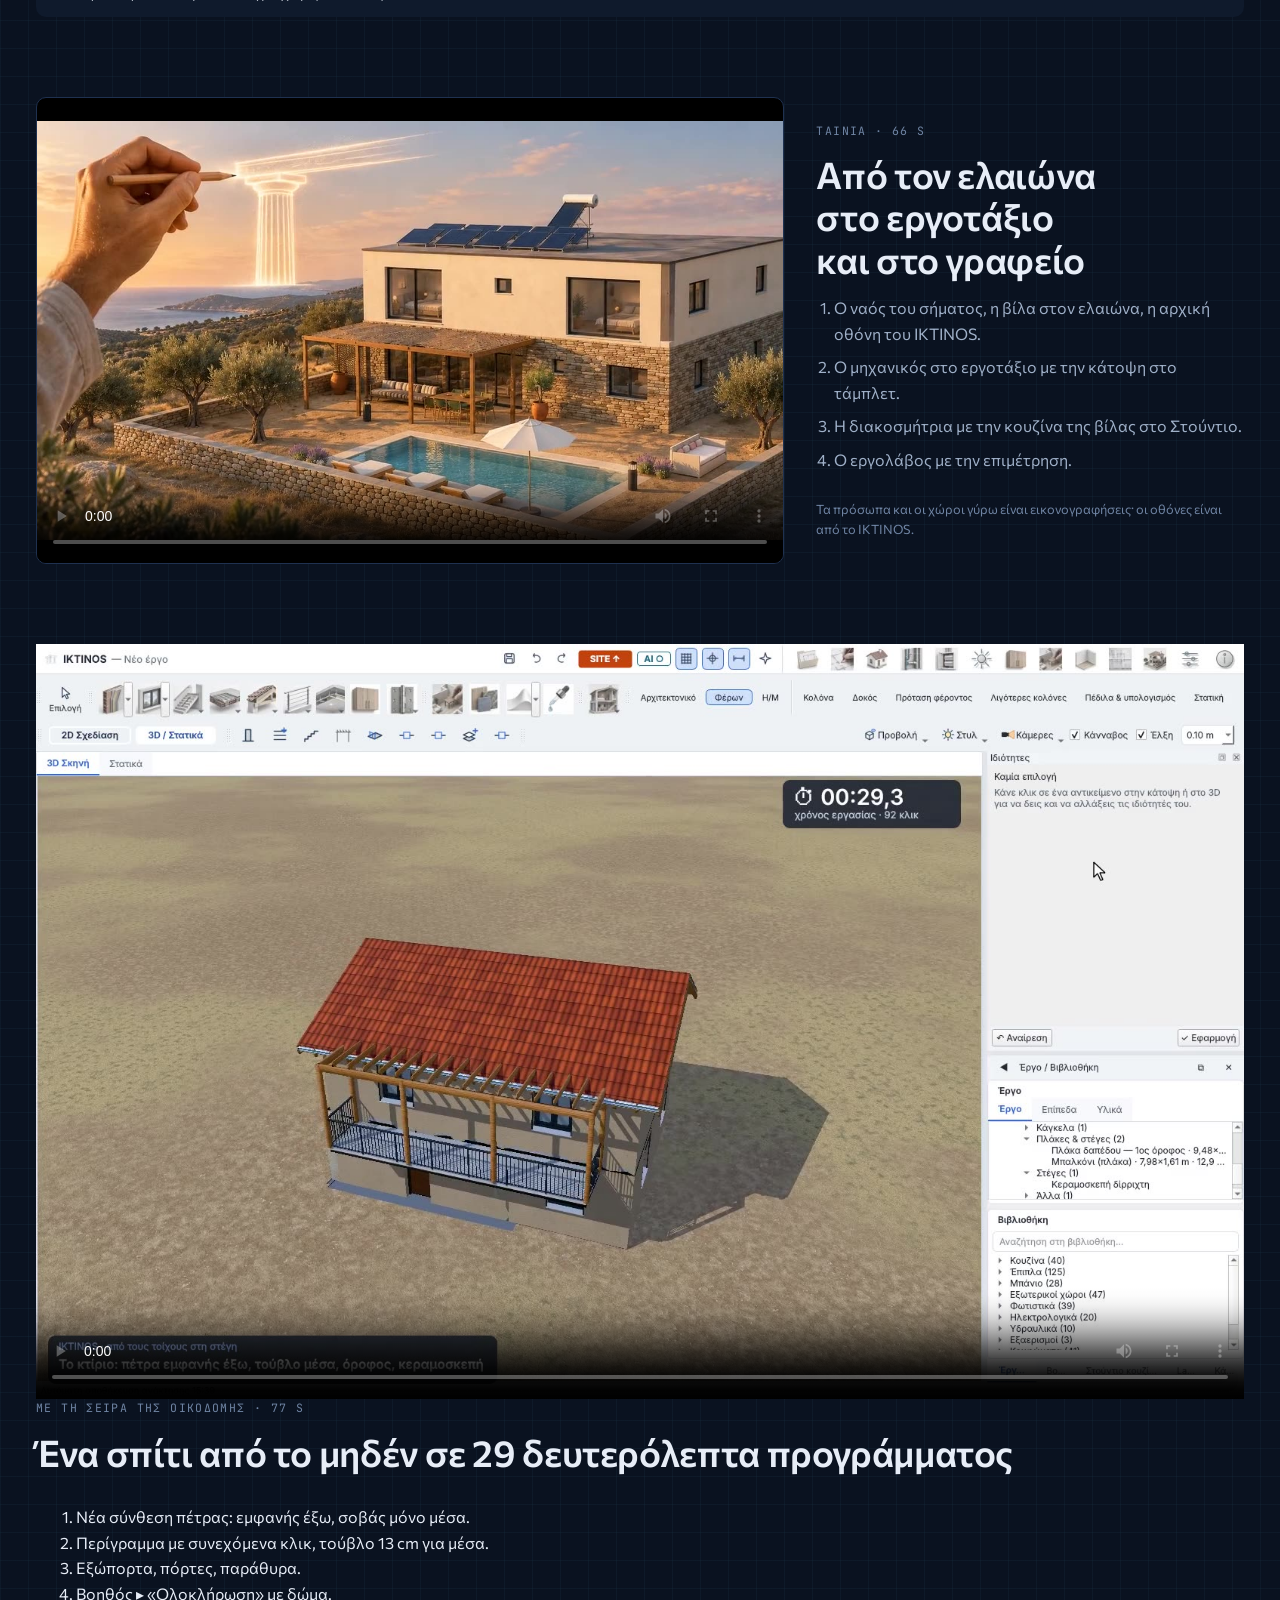
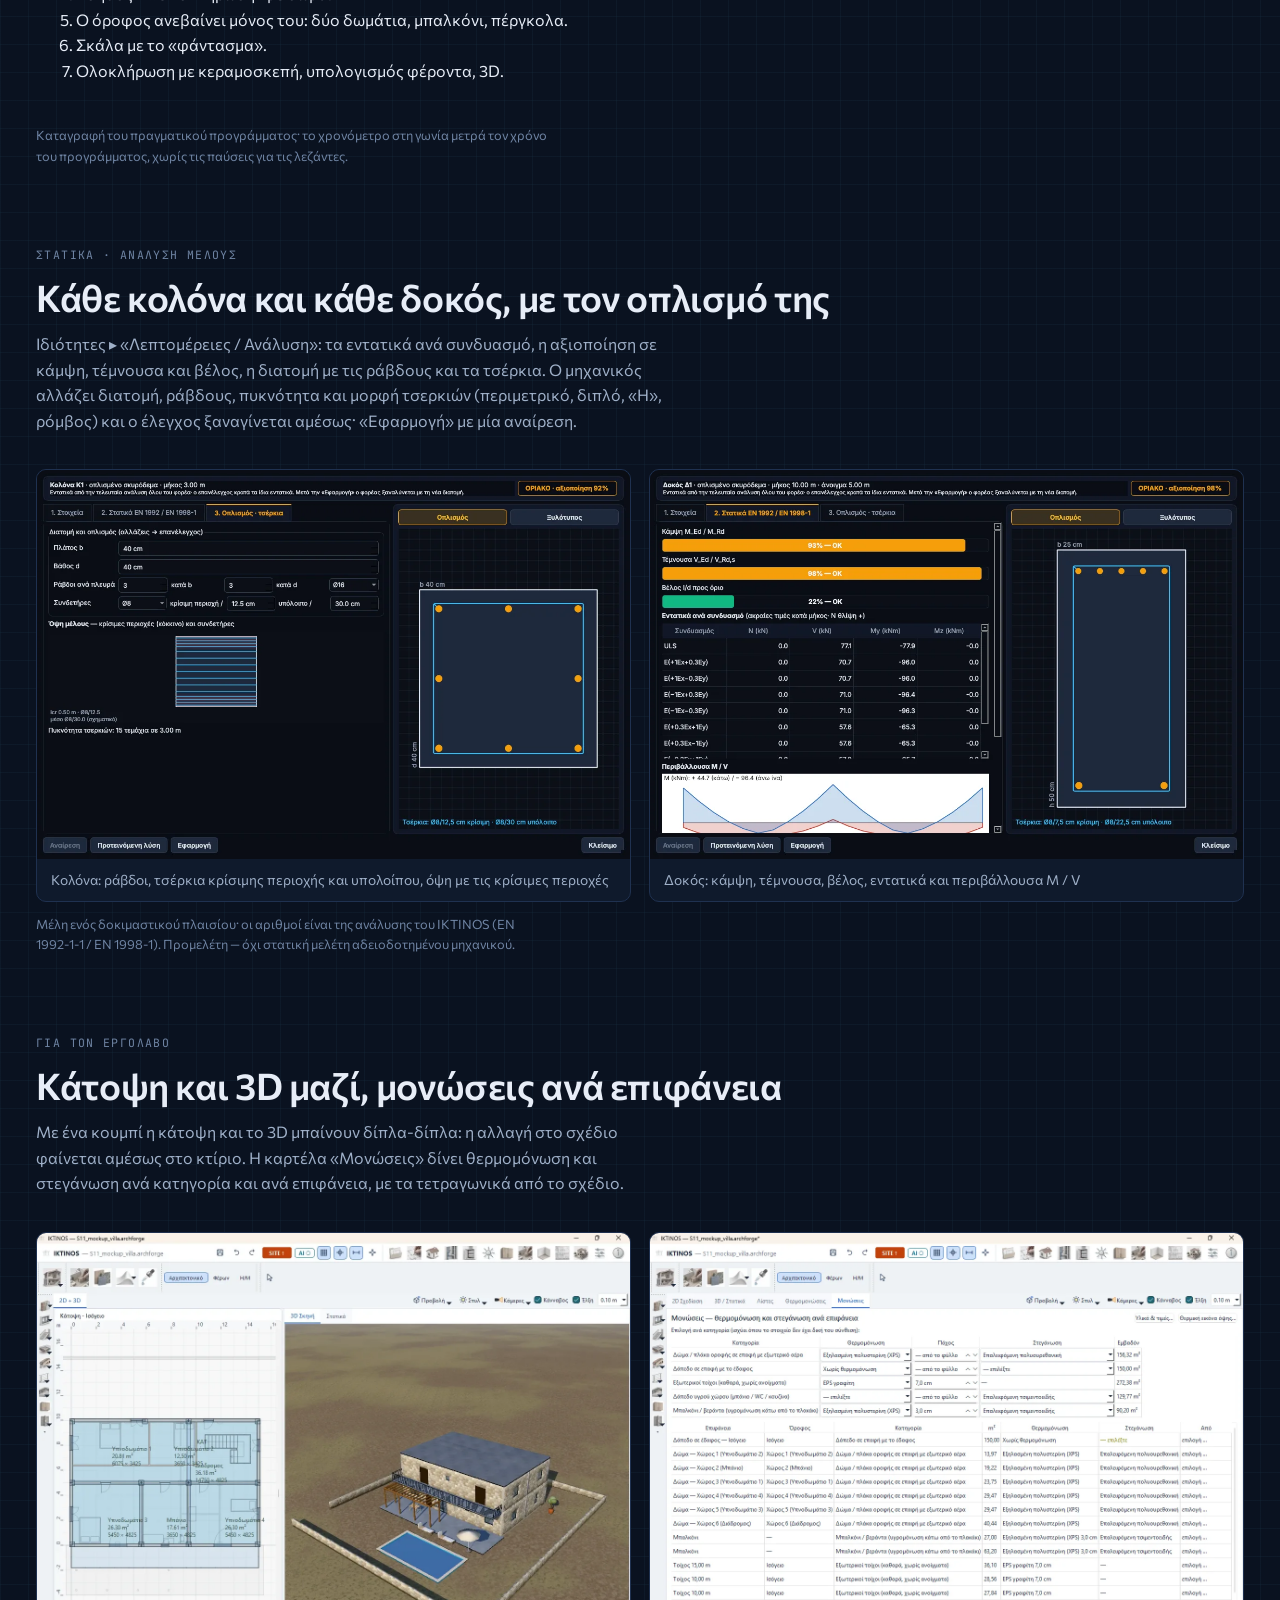
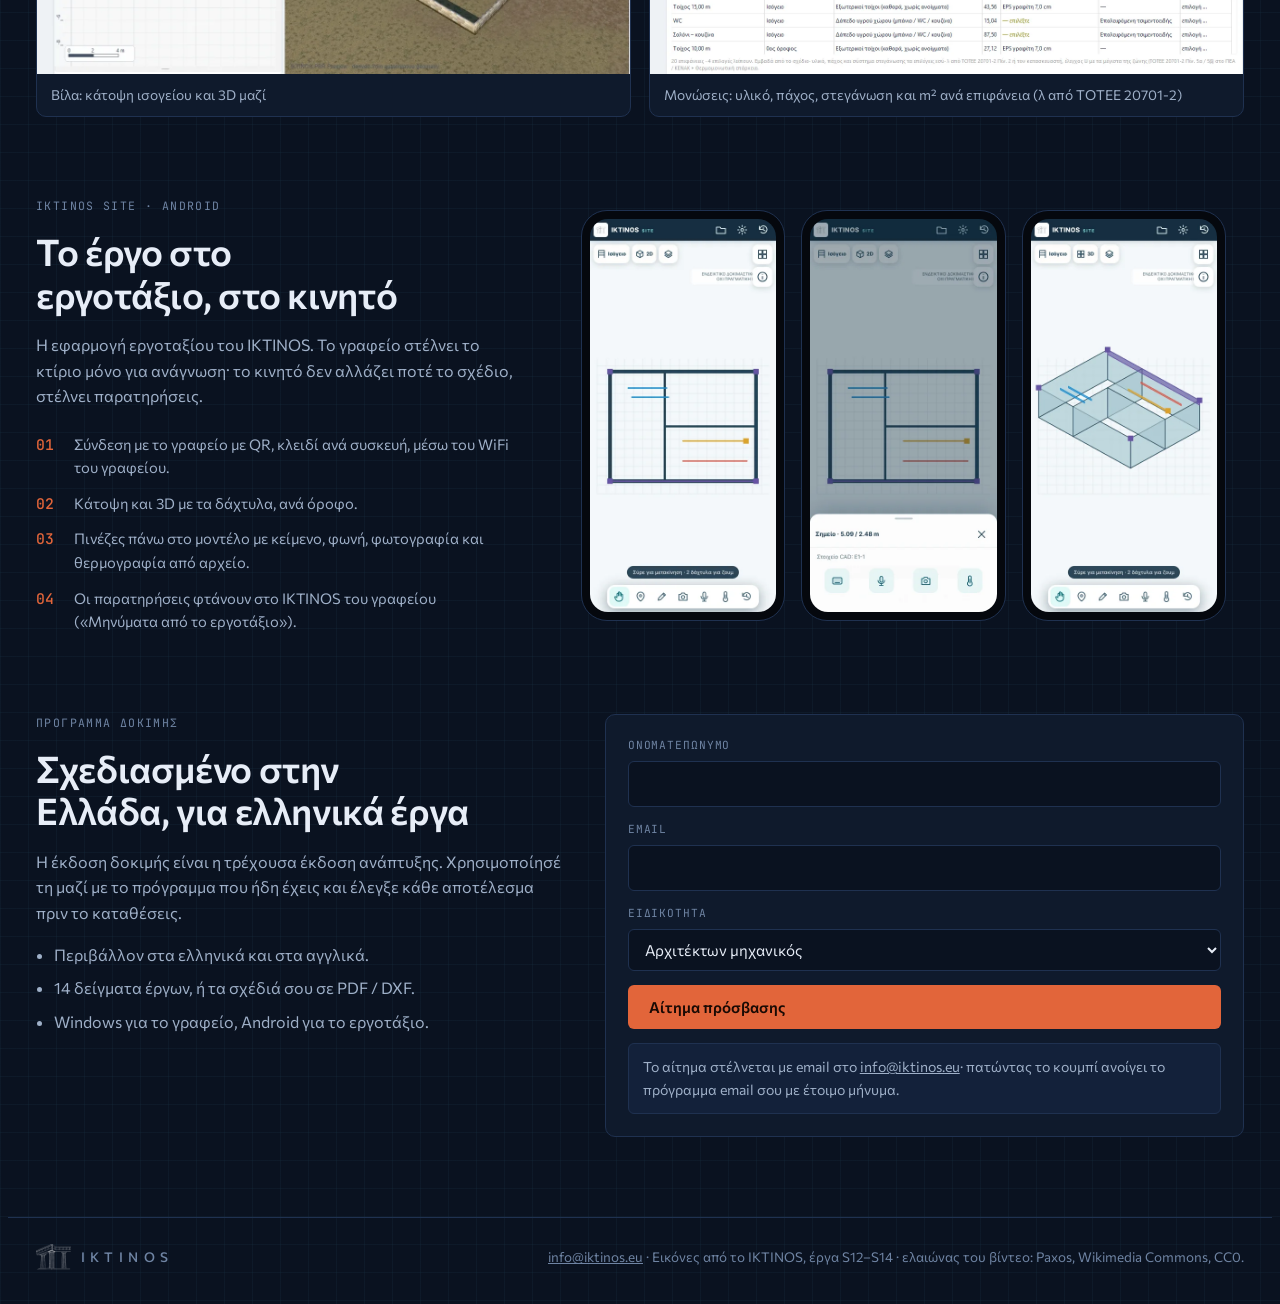
==== commit 955eb70b: "Ταινία v2, ενότητες Τοίχοι · Στατικά (ανάλυση οπλισμού) · Εργολάβος (2D + 3D, Μονώσεις) με τη σειρά " ====
--- a/index.html
+++ b/index.html
@@ -29,7 +29,7 @@
   <div class="wrap">
     <a class="brand" href="#top"><img src="img/mark.png" alt=""><b>IKTINOS</b></a>
     <span class="chip">ΕΚΔΟΣΗ ΑΝΑΠΤΥΞΗΣ</span>
-    <nav class="main" aria-label="Κύριο μενού"><a href="#erga">Έργα</a><a href="#enotites">Ενότητες</a><a href="#elegxoi">Έλεγχοι</a><a href="#video">Βίντεο</a><a href="#site">IKTINOS SITE</a></nav>
+    <nav class="main" aria-label="Κύριο μενού"><a href="#erga">Έργα</a><a href="#enotites">Ενότητες</a><a href="#elegxoi">Έλεγχοι</a><a href="#toixoi">Τοίχοι</a><a href="#statika">Στατικά</a><a href="#ergolavos">Εργολάβος</a><a href="#video">Βίντεο</a><a href="#site">IKTINOS SITE</a></nav>
     <div class="lang" aria-label="Γλώσσα"><span aria-current="true">ΕΛ</span><a href="en/" hreflang="en" lang="en">EN</a></div>
     <a class="btn primary" href="#beta">Πρόσβαση δοκιμής</a>
   </div>
@@ -40,7 +40,7 @@
 
 <main id="top">
   <div class="opener">
-    <video autoplay muted loop playsinline preload="auto" poster="img/intro_poster.jpg" src="img/intro_loop.mp4" aria-label="Ελαιώνας στην Ελλάδα: ένα χέρι σχεδιάζει τον ναό του σήματος, που γίνεται η αρχική σελίδα του IKTINOS"></video>
+    <video id="opener-video" autoplay muted playsinline preload="auto" poster="img/intro_poster.jpg" src="img/intro_loop.mp4" aria-label="Ελαιώνας στην Ελλάδα: ένα χέρι σχεδιάζει τον ναό του σήματος, που γίνεται η αρχική σελίδα του IKTINOS"></video>
     <div class="over"><div class="wrap"><p>Μια γραμμή σε έναν ελαιώνα. Ένα κτίριο, ως τον τελευταίο σωλήνα.</p><span class="t">ΑΠΟ ΤΟ ΒΙΝΤΕΟ ΤΟΥ IKTINOS · ΠΑΞΟΙ, CC0</span></div></div>
   </div>
   <section class="hero">
@@ -111,11 +111,53 @@
 
   <section class="film" id="video" style="padding-top:0">
     <div class="wrap grid">
-      <video controls playsinline preload="metadata" poster="img/poster.jpg" src="img/iktinos_promo.mp4" aria-label="Βίντεο προβολής του IKTINOS"></video>
+      <video controls playsinline preload="metadata" poster="img/film_poster.jpg" src="img/iktinos_film.mp4" aria-label="Ταινία του IKTINOS"></video>
       <div style="display:grid;gap:14px">
-        <span class="label">Βίντεο · 86 s</span>
-        <h2>Από μια γραμμή σε ελαιώνα ως το κτίριο με τα δίκτυά του</h2>
-        <ol><li>Ένα χέρι σχεδιάζει τον ναό του σήματος.</li><li>Σχεδίαση στο πραγματικό παράθυρο· ο Βοηθός ολοκληρώνει το κτίριο.</li><li>Βίλα, κέντρο με θόλο, γραφεία.</li><li>IKTINOS SITE στο κινητό.</li></ol>
+        <span class="label">Ταινία · 66 s</span>
+        <h2>Από τον ελαιώνα στο εργοτάξιο και στο γραφείο</h2>
+        <ol><li>Ο ναός του σήματος, η βίλα στον ελαιώνα, η αρχική οθόνη του IKTINOS.</li><li>Ο μηχανικός στο εργοτάξιο με την κάτοψη στο τάμπλετ.</li><li>Η διακοσμήτρια με την κουζίνα της βίλας στο Στούντιο.</li><li>Ο εργολάβος με την επιμέτρηση.</li></ol>
+        <p class="fine">Τα πρόσωπα και οι χώροι γύρω είναι εικονογραφήσεις· οι οθόνες είναι από το IKTINOS.</p>
+      </div>
+    </div>
+  </section>
+
+  <section id="toixoi" style="padding-top:0">
+    <div class="wrap grid">
+      <video controls playsinline preload="metadata" poster="img/toixoi_poster.jpg" src="img/toixoi.mp4" aria-label="Από τους τοίχους ως την κεραμοσκεπή, στο IKTINOS"></video>
+      <div style="display:grid;gap:14px">
+        <span class="label">Με τη σειρά της οικοδομής · 77 s</span>
+        <h2>Ένα σπίτι από το μηδέν σε 29 δευτερόλεπτα προγράμματος</h2>
+        <ol><li>Νέα σύνθεση πέτρας: εμφανής έξω, σοβάς μόνο μέσα.</li><li>Περίγραμμα με συνεχόμενα κλικ, τούβλο 13 cm για μέσα.</li><li>Εξώπορτα, πόρτες, παράθυρα.</li><li>Βοηθός ▸ «Ολοκλήρωση» με δώμα.</li><li>Ο όροφος ανεβαίνει μόνος του: δύο δωμάτια, μπαλκόνι, πέργκολα.</li><li>Σκάλα με το «φάντασμα».</li><li>Ολοκλήρωση με κεραμοσκεπή, υπολογισμός φέροντα, 3D.</li></ol>
+        <p class="fine">Καταγραφή του πραγματικού προγράμματος· το χρονόμετρο στη γωνία μετρά τον χρόνο του προγράμματος, χωρίς τις παύσεις για τις λεζάντες.</p>
+      </div>
+    </div>
+  </section>
+
+  <section id="statika" style="padding-top:0">
+    <div class="wrap">
+      <div class="head">
+        <span class="label">Στατικά · ανάλυση μέλους</span>
+        <h2>Κάθε κολόνα και κάθε δοκός, με τον οπλισμό της</h2>
+        <p>Ιδιότητες ▸ «Λεπτομέρειες / Ανάλυση»: τα εντατικά ανά συνδυασμό, η αξιοποίηση σε κάμψη, τέμνουσα και βέλος, η διατομή με τις ράβδους και τα τσέρκια. Ο μηχανικός αλλάζει διατομή, ράβδους, πυκνότητα και μορφή τσερκιών (περιμετρικό, διπλό, «Η», ρόμβος) και ο έλεγχος ξαναγίνεται αμέσως· «Εφαρμογή» με μία αναίρεση.</p>
+      </div>
+      <div class="shots">
+        <figure><img src="img/oplismos_kolona_tab3.webp" alt="Στατικά μέλους: κολόνα, οπλισμός και τσέρκια" loading="lazy" width="1100" height="720"><figcaption>Κολόνα: ράβδοι, τσέρκια κρίσιμης περιοχής και υπολοίπου, όψη με τις κρίσιμες περιοχές</figcaption></figure>
+        <figure><img src="img/oplismos_dokos_tab2.webp" alt="Στατικά μέλους: δοκός, έλεγχοι και περιβάλλουσα" loading="lazy" width="1100" height="720"><figcaption>Δοκός: κάμψη, τέμνουσα, βέλος, εντατικά και περιβάλλουσα M / V</figcaption></figure>
+      </div>
+      <p class="fine">Μέλη ενός δοκιμαστικού πλαισίου· οι αριθμοί είναι της ανάλυσης του IKTINOS (EN 1992-1-1 / EN 1998-1). Προμελέτη — όχι στατική μελέτη αδειοδοτημένου μηχανικού.</p>
+    </div>
+  </section>
+
+  <section id="ergolavos" style="padding-top:0">
+    <div class="wrap">
+      <div class="head">
+        <span class="label">Για τον εργολάβο</span>
+        <h2>Κάτοψη και 3D μαζί, μονώσεις ανά επιφάνεια</h2>
+        <p>Με ένα κουμπί η κάτοψη και το 3D μπαίνουν δίπλα-δίπλα: η αλλαγή στο σχέδιο φαίνεται αμέσως στο κτίριο. Η καρτέλα «Μονώσεις» δίνει θερμομόνωση και στεγάνωση ανά κατηγορία και ανά επιφάνεια, με τα τετραγωνικά από το σχέδιο.</p>
+      </div>
+      <div class="shots">
+        <figure><img src="img/ergolavos_2d3d.webp" alt="Κάτοψη ισογείου και 3D της βίλας δίπλα-δίπλα" loading="lazy" width="1280" height="952"><figcaption>Βίλα: κάτοψη ισογείου και 3D μαζί</figcaption></figure>
+        <figure><img src="img/ergolavos_monoseis.webp" alt="Καρτέλα Μονώσεις: θερμομόνωση και στεγάνωση ανά επιφάνεια" loading="lazy" width="1280" height="952"><figcaption>Μονώσεις: υλικό, πάχος, στεγάνωση και m² ανά επιφάνεια (λ από ΤΟΤΕΕ 20701-2)</figcaption></figure>
       </div>
     </div>
   </section>
@@ -168,6 +210,9 @@
 
 <script>
 (function(){
+  // Opening film at half speed, played once and held on its last frame, the IKTINOS start page (owner 22/11: «στο μισό»; «μετά που εμφανίζει την αρχική ξαναπαίζει»).
+  var ov=document.getElementById("opener-video");
+  if(ov){var slow=function(){ov.defaultPlaybackRate=0.5;ov.playbackRate=0.5;};slow();ov.addEventListener("loadedmetadata",slow);ov.addEventListener("play",slow);}
   var P={
     villa:{views:[["3D","img/villa.webp","Βιοκλιματική βίλα · 3D"],["Κάτοψη","img/villa_plan.webp","Κάτοψη ισογείου"],["Η/Μ","img/villa_mep.webp","Η/Μ στο 3D"]],
       insp:[["14 × 10 m","Διαστάσεις"],["2 + δώμα","Όροφοι"],["πέτρα / σοβάς","Όψεις"],["8 + 1","Φ/Β πάνελ + θερμοσίφωνας"],["σκάλα U, 19 ρίχτια","Κυκλοφορία"],["1,33","ελάχ. ΣMRc/ΣMRb","ok"]]},
--- a/site.css
+++ b/site.css
@@ -136,3 +136,13 @@
 @media (max-width:560px){header.top .wrap{gap:10px}.brand b{letter-spacing:.22em}header.top .btn{padding:8px 12px;font-size:.84rem;white-space:nowrap}.lang a,.lang span{padding:4px 6px}}
 @media (max-width:480px){.brand b{display:none}}
 .brand{flex-shrink:0}
+
+/* Στατικά · Εργολάβος (24/11): two screenshots side by side, one column on a phone */
+.shots{display:grid;grid-template-columns:1fr 1fr;gap:18px}
+.shots figure{margin:0;border:1px solid var(--line);border-radius:10px;background:var(--panel);overflow:hidden}
+.shots img{display:block;width:100%;height:auto}
+.shots figcaption{padding:10px 14px;font-size:.86rem;color:var(--ink-2)}
+.fine{margin-top:12px;font-size:.8rem;color:var(--ink-3)}
+@media (max-width:820px){.shots{grid-template-columns:1fr}}
+/* Phone (375 px): the trial form fields were 1 px wider than the screen */
+#beta-form,#beta-form label,#beta-form input,#beta-form select,#beta-form button,#beta-form .msg{max-width:100%;box-sizing:border-box;min-width:0}
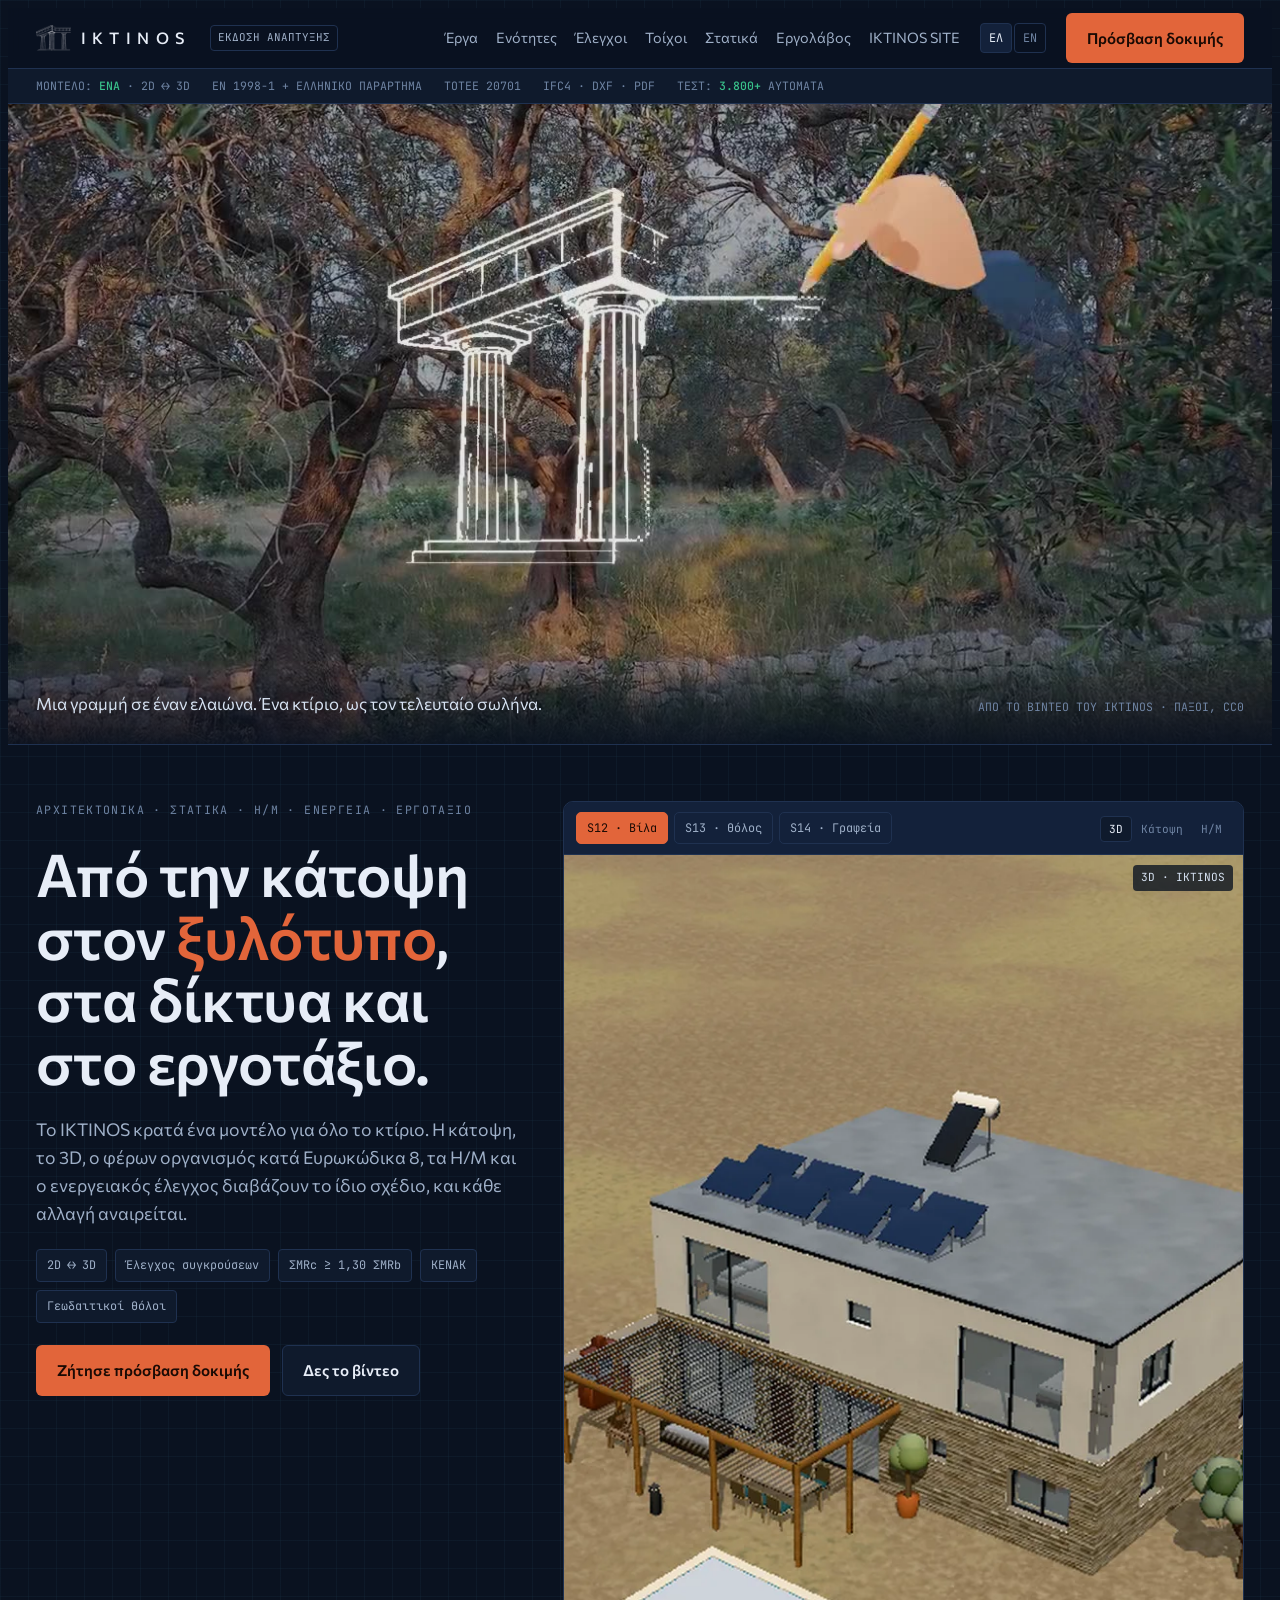
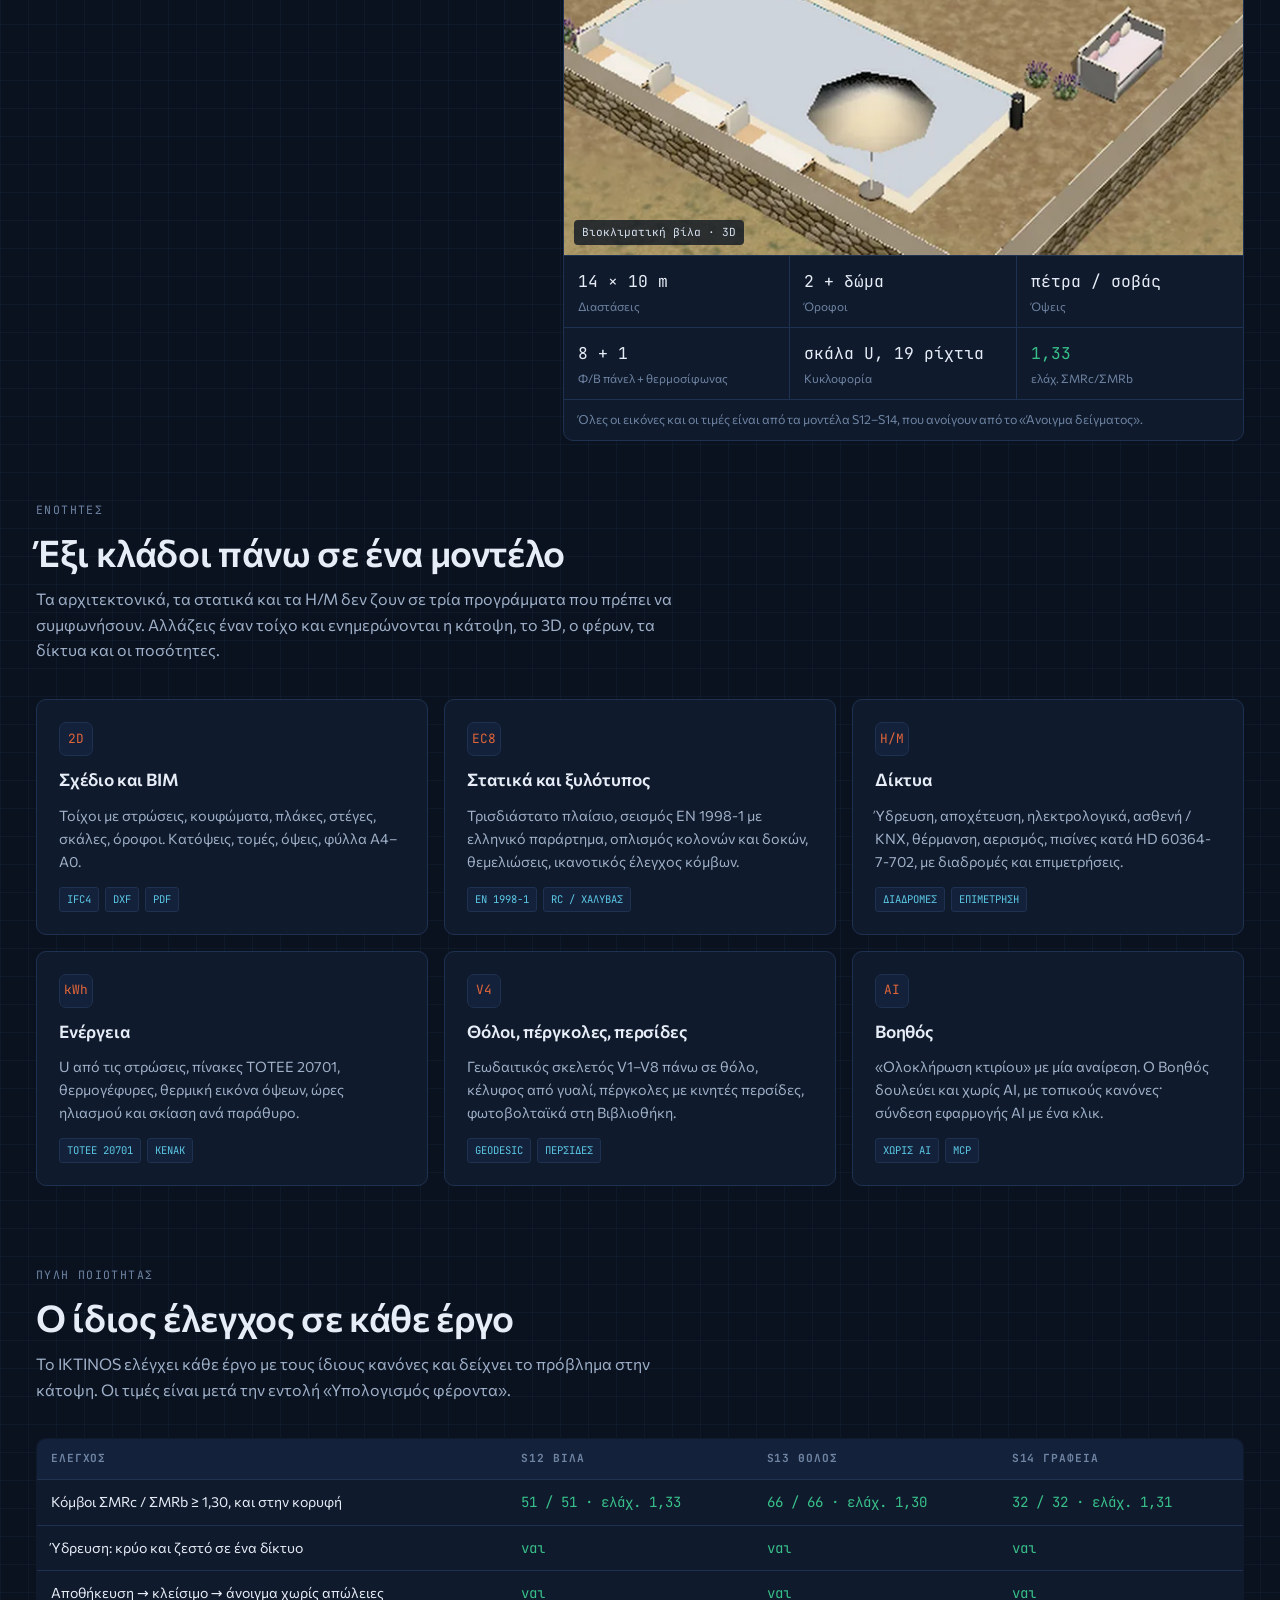
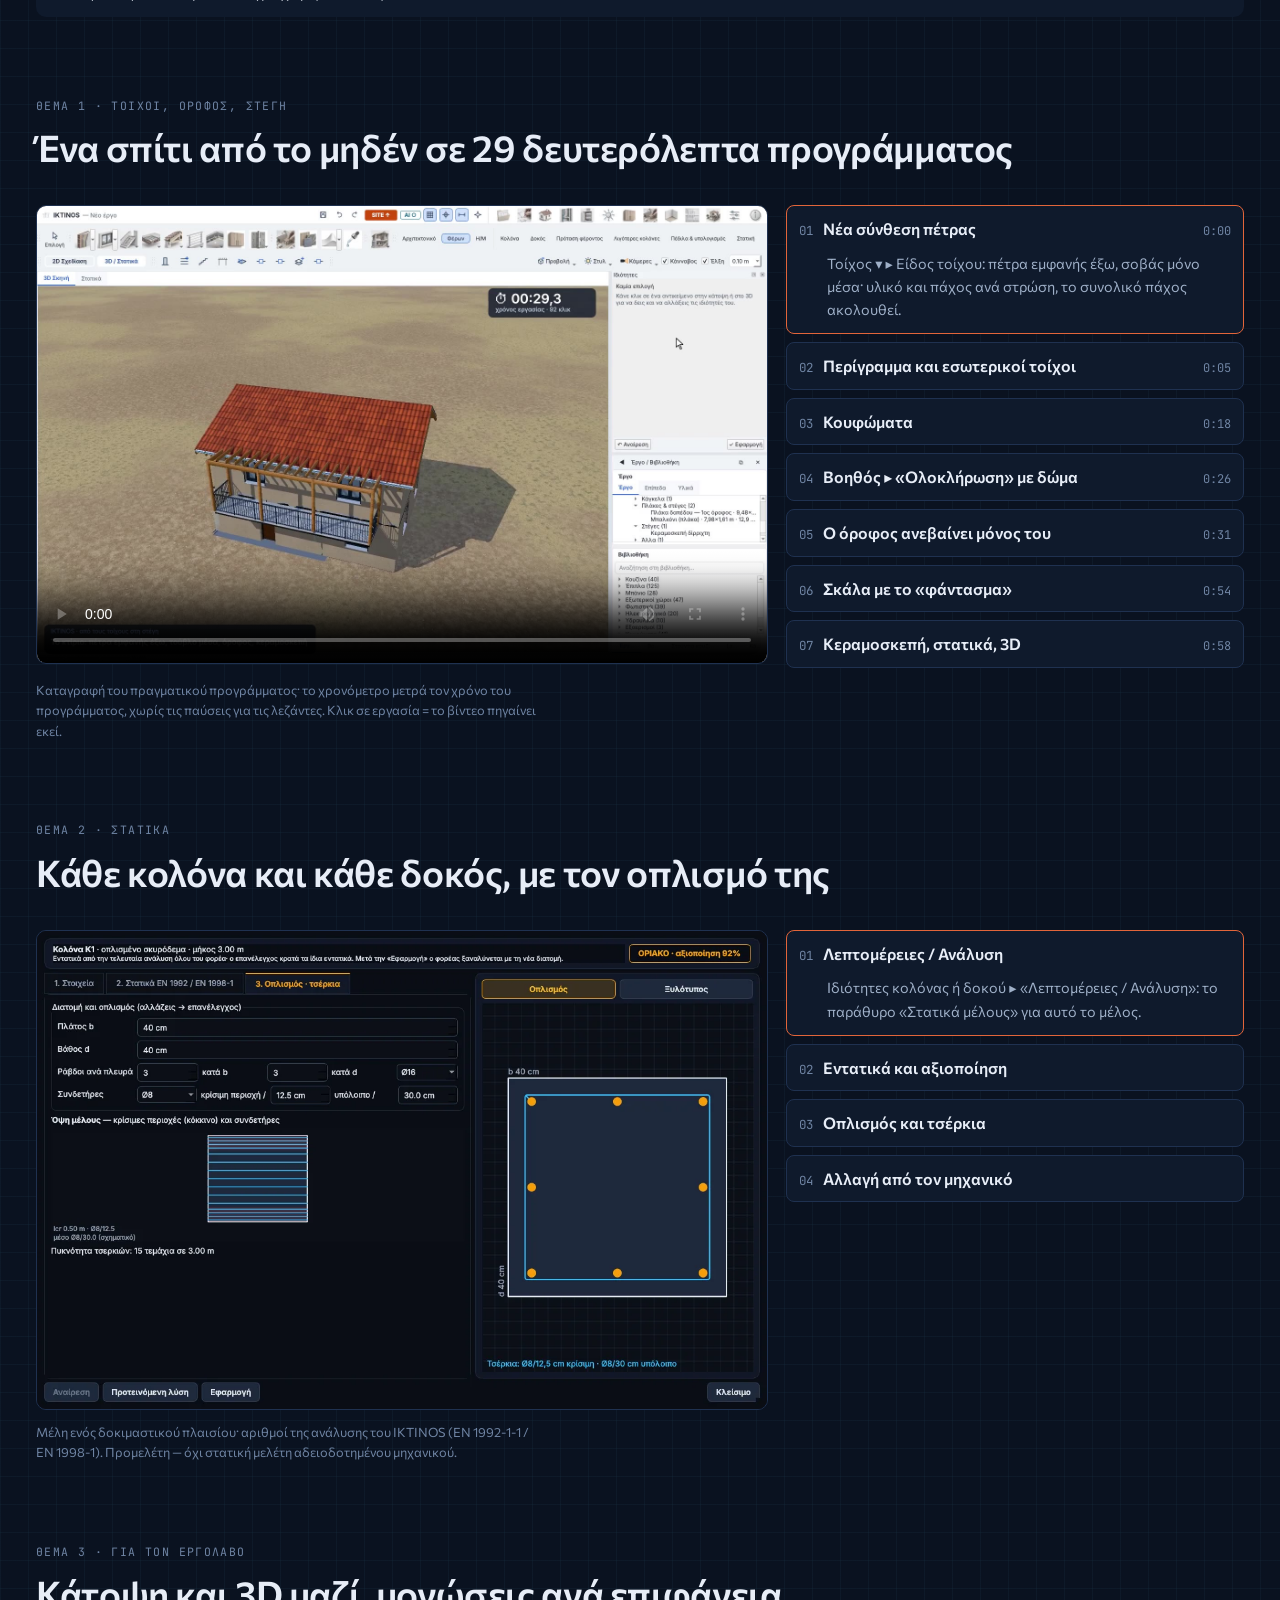
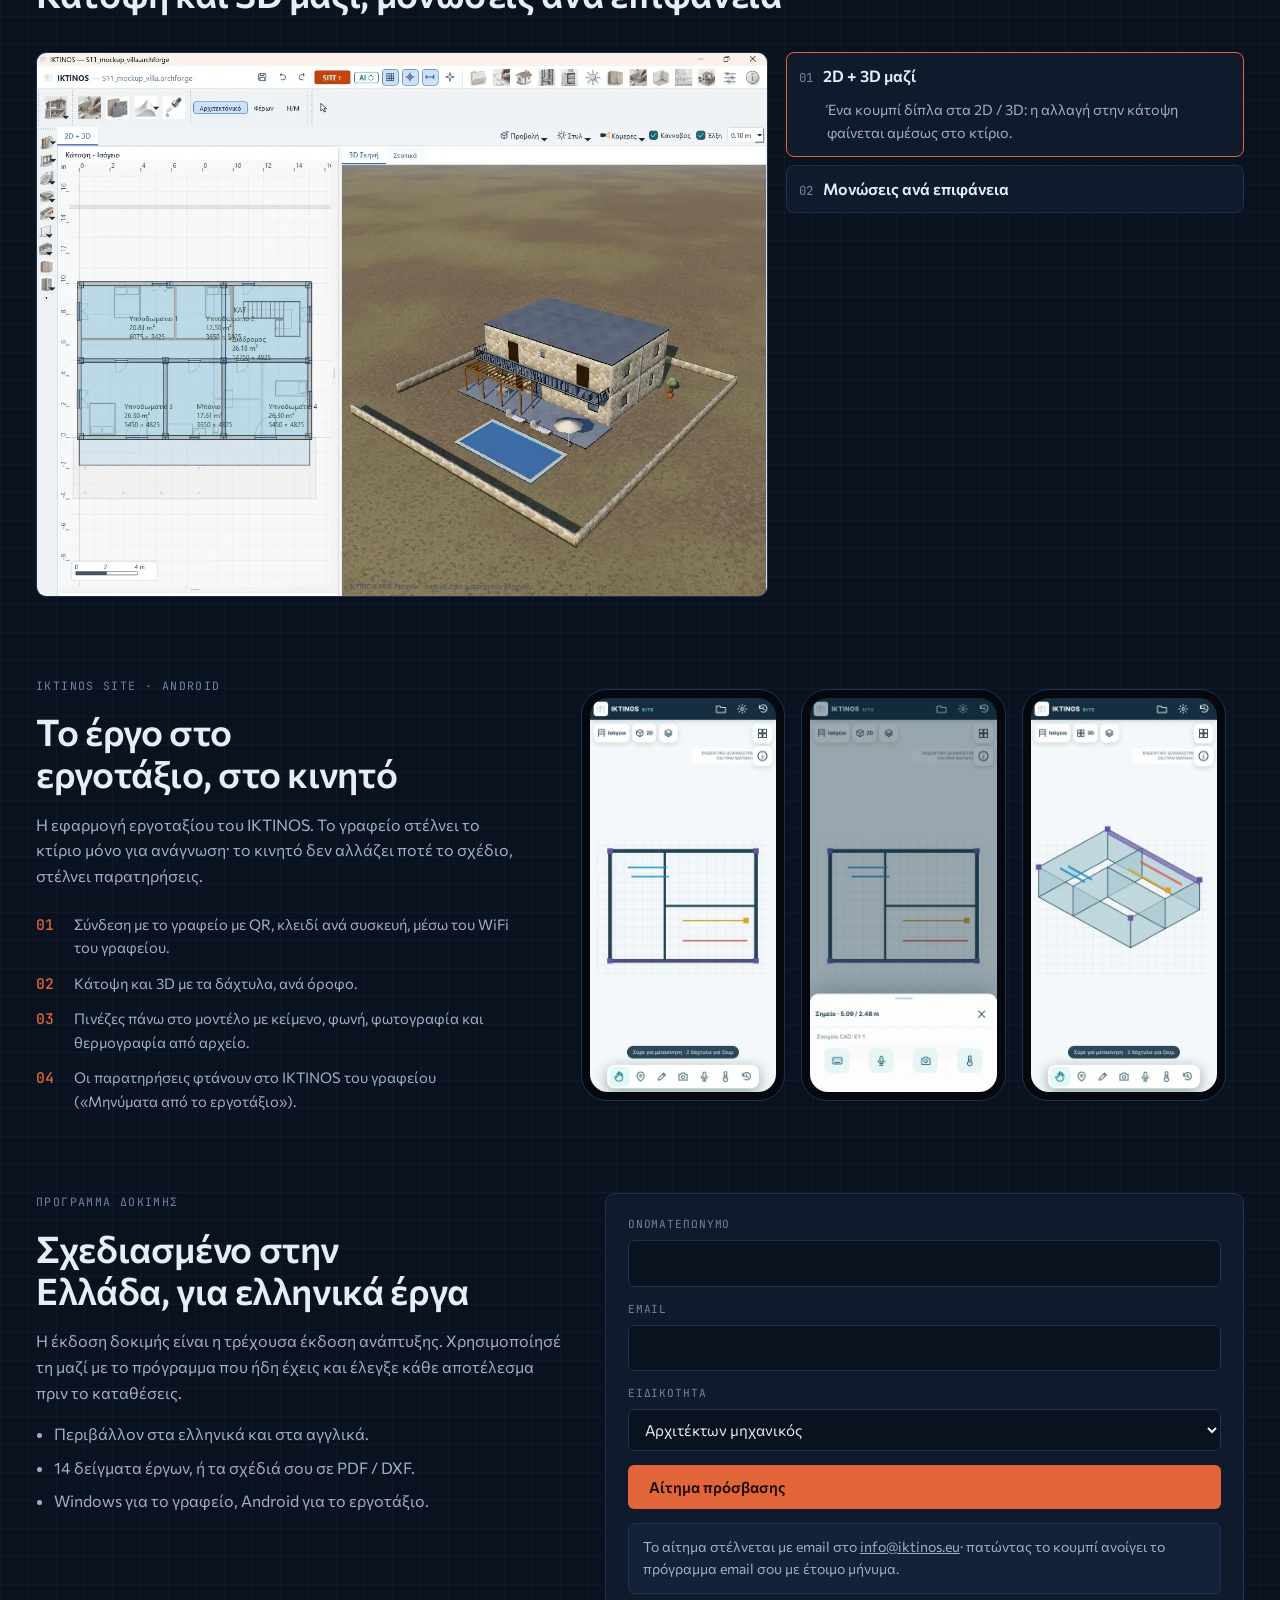
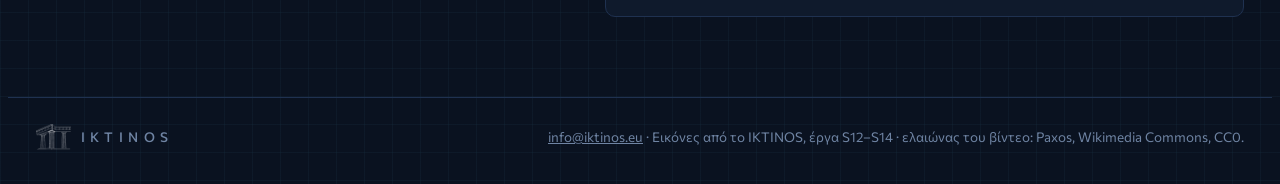
==== commit 84907c85: "Ένα θέμα σε κάθε βίντεο και δίπλα πάνελ εργασιών με λεπτομέρειες (κλικ = άλμα στο βίντεο) · η ταινία" ====
--- a/index.html
+++ b/index.html
@@ -29,7 +29,7 @@
   <div class="wrap">
     <a class="brand" href="#top"><img src="img/mark.png" alt=""><b>IKTINOS</b></a>
     <span class="chip">ΕΚΔΟΣΗ ΑΝΑΠΤΥΞΗΣ</span>
-    <nav class="main" aria-label="Κύριο μενού"><a href="#erga">Έργα</a><a href="#enotites">Ενότητες</a><a href="#elegxoi">Έλεγχοι</a><a href="#toixoi">Τοίχοι</a><a href="#statika">Στατικά</a><a href="#ergolavos">Εργολάβος</a><a href="#video">Βίντεο</a><a href="#site">IKTINOS SITE</a></nav>
+    <nav class="main" aria-label="Κύριο μενού"><a href="#erga">Έργα</a><a href="#enotites">Ενότητες</a><a href="#elegxoi">Έλεγχοι</a><a href="#toixoi">Τοίχοι</a><a href="#statika">Στατικά</a><a href="#ergolavos">Εργολάβος</a><a href="#site">IKTINOS SITE</a></nav>
     <div class="lang" aria-label="Γλώσσα"><span aria-current="true">ΕΛ</span><a href="en/" hreflang="en" lang="en">EN</a></div>
     <a class="btn primary" href="#beta">Πρόσβαση δοκιμής</a>
   </div>
@@ -50,7 +50,7 @@
         <h1>Από την κάτοψη στον <span class="hl">ξυλότυπο</span>, στα δίκτυα και στο εργοτάξιο.</h1>
         <p class="lede">Το IKTINOS κρατά ένα μοντέλο για όλο το κτίριο. Η κάτοψη, το 3D, ο φέρων οργανισμός κατά Ευρωκώδικα 8, τα Η/Μ και ο ενεργειακός έλεγχος διαβάζουν το ίδιο σχέδιο, και κάθε αλλαγή αναιρείται.</p>
         <div class="pills"><span>2D ↔ 3D</span><span>Έλεγχος συγκρούσεων</span><span>ΣMRc ≥ 1,30 ΣMRb</span><span>ΚΕΝΑΚ</span><span>Γεωδαιτικοί θόλοι</span></div>
-        <div class="ctas"><a class="btn primary" href="#beta">Ζήτησε πρόσβαση δοκιμής</a><a class="btn ghost" href="#video">Δες το βίντεο</a></div>
+        <div class="ctas"><a class="btn primary" href="#beta">Ζήτησε πρόσβαση δοκιμής</a><a class="btn ghost" href="#toixoi">Δες το βίντεο</a></div>
       </div>
 
       <div class="vp" id="erga">
@@ -109,55 +109,34 @@
     </div>
   </section>
 
-  <section class="film" id="video" style="padding-top:0">
-    <div class="wrap grid">
-      <video controls playsinline preload="metadata" poster="img/film_poster.jpg" src="img/iktinos_film.mp4" aria-label="Ταινία του IKTINOS"></video>
-      <div style="display:grid;gap:14px">
-        <span class="label">Ταινία · 66 s</span>
-        <h2>Από τον ελαιώνα στο εργοτάξιο και στο γραφείο</h2>
-        <ol><li>Ο ναός του σήματος, η βίλα στον ελαιώνα, η αρχική οθόνη του IKTINOS.</li><li>Ο μηχανικός στο εργοτάξιο με την κάτοψη στο τάμπλετ.</li><li>Η διακοσμήτρια με την κουζίνα της βίλας στο Στούντιο.</li><li>Ο εργολάβος με την επιμέτρηση.</li></ol>
-        <p class="fine">Τα πρόσωπα και οι χώροι γύρω είναι εικονογραφήσεις· οι οθόνες είναι από το IKTINOS.</p>
-      </div>
-    </div>
-  </section>
-
-  <section id="toixoi" style="padding-top:0">
-    <div class="wrap grid">
-      <video controls playsinline preload="metadata" poster="img/toixoi_poster.jpg" src="img/toixoi.mp4" aria-label="Από τους τοίχους ως την κεραμοσκεπή, στο IKTINOS"></video>
-      <div style="display:grid;gap:14px">
-        <span class="label">Με τη σειρά της οικοδομής · 77 s</span>
-        <h2>Ένα σπίτι από το μηδέν σε 29 δευτερόλεπτα προγράμματος</h2>
-        <ol><li>Νέα σύνθεση πέτρας: εμφανής έξω, σοβάς μόνο μέσα.</li><li>Περίγραμμα με συνεχόμενα κλικ, τούβλο 13 cm για μέσα.</li><li>Εξώπορτα, πόρτες, παράθυρα.</li><li>Βοηθός ▸ «Ολοκλήρωση» με δώμα.</li><li>Ο όροφος ανεβαίνει μόνος του: δύο δωμάτια, μπαλκόνι, πέργκολα.</li><li>Σκάλα με το «φάντασμα».</li><li>Ολοκλήρωση με κεραμοσκεπή, υπολογισμός φέροντα, 3D.</li></ol>
-        <p class="fine">Καταγραφή του πραγματικού προγράμματος· το χρονόμετρο στη γωνία μετρά τον χρόνο του προγράμματος, χωρίς τις παύσεις για τις λεζάντες.</p>
-      </div>
-    </div>
-  </section>
-
-  <section id="statika" style="padding-top:0">
-    <div class="wrap">
-      <div class="head">
-        <span class="label">Στατικά · ανάλυση μέλους</span>
-        <h2>Κάθε κολόνα και κάθε δοκός, με τον οπλισμό της</h2>
-        <p>Ιδιότητες ▸ «Λεπτομέρειες / Ανάλυση»: τα εντατικά ανά συνδυασμό, η αξιοποίηση σε κάμψη, τέμνουσα και βέλος, η διατομή με τις ράβδους και τα τσέρκια. Ο μηχανικός αλλάζει διατομή, ράβδους, πυκνότητα και μορφή τσερκιών (περιμετρικό, διπλό, «Η», ρόμβος) και ο έλεγχος ξαναγίνεται αμέσως· «Εφαρμογή» με μία αναίρεση.</p>
-      </div>
-      <div class="shots">
-        <figure><img src="img/oplismos_kolona_tab3.webp" alt="Στατικά μέλους: κολόνα, οπλισμός και τσέρκια" loading="lazy" width="1100" height="720"><figcaption>Κολόνα: ράβδοι, τσέρκια κρίσιμης περιοχής και υπολοίπου, όψη με τις κρίσιμες περιοχές</figcaption></figure>
-        <figure><img src="img/oplismos_dokos_tab2.webp" alt="Στατικά μέλους: δοκός, έλεγχοι και περιβάλλουσα" loading="lazy" width="1100" height="720"><figcaption>Δοκός: κάμψη, τέμνουσα, βέλος, εντατικά και περιβάλλουσα M / V</figcaption></figure>
-      </div>
-      <p class="fine">Μέλη ενός δοκιμαστικού πλαισίου· οι αριθμοί είναι της ανάλυσης του IKTINOS (EN 1992-1-1 / EN 1998-1). Προμελέτη — όχι στατική μελέτη αδειοδοτημένου μηχανικού.</p>
-    </div>
-  </section>
-
-  <section id="ergolavos" style="padding-top:0">
-    <div class="wrap">
-      <div class="head">
-        <span class="label">Για τον εργολάβο</span>
-        <h2>Κάτοψη και 3D μαζί, μονώσεις ανά επιφάνεια</h2>
-        <p>Με ένα κουμπί η κάτοψη και το 3D μπαίνουν δίπλα-δίπλα: η αλλαγή στο σχέδιο φαίνεται αμέσως στο κτίριο. Η καρτέλα «Μονώσεις» δίνει θερμομόνωση και στεγάνωση ανά κατηγορία και ανά επιφάνεια, με τα τετραγωνικά από το σχέδιο.</p>
-      </div>
-      <div class="shots">
-        <figure><img src="img/ergolavos_2d3d.webp" alt="Κάτοψη ισογείου και 3D της βίλας δίπλα-δίπλα" loading="lazy" width="1280" height="952"><figcaption>Βίλα: κάτοψη ισογείου και 3D μαζί</figcaption></figure>
-        <figure><img src="img/ergolavos_monoseis.webp" alt="Καρτέλα Μονώσεις: θερμομόνωση και στεγάνωση ανά επιφάνεια" loading="lazy" width="1280" height="952"><figcaption>Μονώσεις: υλικό, πάχος, στεγάνωση και m² ανά επιφάνεια (λ από ΤΟΤΕΕ 20701-2)</figcaption></figure>
+  <section id="toixoi" class="theme" style="padding-top:0">
+    <div class="wrap">
+      <div class="head"><span class="label">Θέμα 1 · Τοίχοι, όροφος, στέγη</span><h2>Ένα σπίτι από το μηδέν σε 29 δευτερόλεπτα προγράμματος</h2></div>
+      <div class="theme-grid">
+        <div class="theme-media"><video controls playsinline preload="metadata" poster="img/toixoi_poster.jpg" src="img/toixoi.mp4" aria-label="Από τους τοίχους ως την κεραμοσκεπή"></video></div>
+        <ol class="tasks"><li><button type="button" data-t="0"><b>Νέα σύνθεση πέτρας</b><i>0:00</i></button><p>Τοίχος ▾ ▸ Είδος τοίχου: πέτρα εμφανής έξω, σοβάς μόνο μέσα· υλικό και πάχος ανά στρώση, το συνολικό πάχος ακολουθεί.</p></li><li><button type="button" data-t="5"><b>Περίγραμμα και εσωτερικοί τοίχοι</b><i>0:05</i></button><p>Συνεχόμενα κλικ στις γωνίες· για μέσα τούβλο 13 cm — ο τύπος διαλέγεται πριν και το πάχος αλλάζει μόνο του.</p></li><li><button type="button" data-t="18"><b>Κουφώματα</b><i>0:18</i></button><p>Εξώπορτα, πόρτες, παράθυρα από το μενού κουφωμάτων, κλικ πάνω στον τοίχο.</p></li><li><button type="button" data-t="26"><b>Βοηθός ▸ «Ολοκλήρωση» με δώμα</b><i>0:26</i></button><p>Πλάκα, δάπεδα, οροφές και δώμα με μία εντολή και μία αναίρεση.</p></li><li><button type="button" data-t="31"><b>Ο όροφος ανεβαίνει μόνος του</b><i>0:31</i></button><p>Νέος όροφος: οι εξωτερικοί τοίχοι ανεβαίνουν· δύο δωμάτια, μπαλκόνι, πέργκολα ξύλινη.</p></li><li><button type="button" data-t="54"><b>Σκάλα με το «φάντασμα»</b><i>0:54</i></button><p>Η σκάλα ακολουθεί τον κέρσορα πριν τοποθετηθεί: τύπος, ρίχτια και ύψος φαίνονται πριν το κλικ.</p></li><li><button type="button" data-t="58"><b>Κεραμοσκεπή, στατικά, 3D</b><i>0:58</i></button><p>Ολοκλήρωση με κεραμοσκεπή, «Υπολογισμός φέροντα» (προμελέτη) και το κτίριο στο 3D.</p></li></ol>
+      </div>
+      <p class="fine">Καταγραφή του πραγματικού προγράμματος· το χρονόμετρο μετρά τον χρόνο του προγράμματος, χωρίς τις παύσεις για τις λεζάντες. Κλικ σε εργασία = το βίντεο πηγαίνει εκεί.</p>
+    </div>
+  </section>
+
+  <section id="statika" class="theme" style="padding-top:0">
+    <div class="wrap">
+      <div class="head"><span class="label">Θέμα 2 · Στατικά</span><h2>Κάθε κολόνα και κάθε δοκός, με τον οπλισμό της</h2></div>
+      <div class="theme-grid">
+        <div class="theme-media"><img src="img/oplismos_kolona_tab3.webp" alt="Στατικά μέλους: κολόνα, οπλισμός και τσέρκια" loading="lazy" width="1100" height="720" data-swap></div>
+        <ol class="tasks"><li><button type="button"><b>Λεπτομέρειες / Ανάλυση</b></button><p>Ιδιότητες κολόνας ή δοκού ▸ «Λεπτομέρειες / Ανάλυση»: το παράθυρο «Στατικά μέλους» για αυτό το μέλος.</p></li><li><button type="button"><b>Εντατικά και αξιοποίηση</b></button><p>Ν, V, M ανά συνδυασμό· μπάρες αξιοποίησης σε κάμψη, τέμνουσα, βέλος ή αξονική, πράσινο / πορτοκαλί / κόκκινο.</p></li><li><button type="button"><b>Οπλισμός και τσέρκια</b></button><p>Ράβδοι ανά πλευρά, τσέρκια στην κρίσιμη περιοχή και στο υπόλοιπο, μορφή: περιμετρικό, διπλό, «Η», ρόμβος — μετρά στη διάτμηση.</p></li><li><button type="button"><b>Αλλαγή από τον μηχανικό</b></button><p>Κάθε αλλαγή ξαναελέγχεται αμέσως· «Προτεινόμενη λύση» και «Εφαρμογή» με μία αναίρεση.</p></li></ol>
+      </div>
+      <p class="fine">Μέλη ενός δοκιμαστικού πλαισίου· αριθμοί της ανάλυσης του IKTINOS (EN 1992-1-1 / EN 1998-1). Προμελέτη — όχι στατική μελέτη αδειοδοτημένου μηχανικού.</p>
+    </div>
+  </section>
+
+  <section id="ergolavos" class="theme" style="padding-top:0">
+    <div class="wrap">
+      <div class="head"><span class="label">Θέμα 3 · Για τον εργολάβο</span><h2>Κάτοψη και 3D μαζί, μονώσεις ανά επιφάνεια</h2></div>
+      <div class="theme-grid">
+        <div class="theme-media"><img src="img/ergolavos_2d3d.webp" alt="Κάτοψη και 3D της βίλας δίπλα-δίπλα" loading="lazy" width="1280" height="952" data-swap></div>
+        <ol class="tasks"><li><button type="button"><b>2D + 3D μαζί</b></button><p>Ένα κουμπί δίπλα στα 2D / 3D: η αλλαγή στην κάτοψη φαίνεται αμέσως στο κτίριο.</p></li><li><button type="button"><b>Μονώσεις ανά επιφάνεια</b></button><p>Θερμομόνωση και στεγάνωση ανά κατηγορία, πάχος, m² από το σχέδιο, λ από ΤΟΤΕΕ 20701-2.</p></li></ol>
       </div>
     </div>
   </section>
@@ -241,5 +220,17 @@
     o.innerHTML=T.sent;});
 })();
 </script>
+<script>
+(function(){var SW={"statika": ["img/oplismos_kolona_tab3.webp", "img/oplismos_kolona_tab2.webp", "img/oplismos_kolona_tab3.webp", "img/oplismos_dokos_tab3.webp"], "ergolavos": ["img/ergolavos_2d3d.webp", "img/ergolavos_monoseis.webp"]};
+document.querySelectorAll("section.theme").forEach(function(sec){
+ var v=sec.querySelector("video"),img=sec.querySelector("img[data-swap]"),items=[].slice.call(sec.querySelectorAll(".tasks li"));
+ function open(li){items.forEach(function(x){x.classList.toggle("on",x===li)});}
+ items.forEach(function(li,k){var b=li.querySelector("button");b.addEventListener("click",function(){open(li);
+  if(v&&b.dataset.t!==undefined){v.currentTime=+b.dataset.t;v.play();}
+  if(img&&SW[sec.id]&&SW[sec.id][k]){img.src=SW[sec.id][k];}});});
+ if(items[0])open(items[0]);
+ if(v)v.addEventListener("timeupdate",function(){var cur=null;items.forEach(function(li){var t=li.querySelector("button").dataset.t;if(t!==undefined&&v.currentTime>=+t-0.2)cur=li;});if(cur&&!cur.classList.contains("on"))open(cur);});
+});})();
+</script>
 </body>
 </html>
--- a/site.css
+++ b/site.css
@@ -146,3 +146,18 @@
 @media (max-width:820px){.shots{grid-template-columns:1fr}}
 /* Phone (375 px): the trial form fields were 1 px wider than the screen */
 #beta-form,#beta-form label,#beta-form input,#beta-form select,#beta-form button,#beta-form .msg{max-width:100%;box-sizing:border-box;min-width:0}
+
+/* Θέμα = ένα βίντεο / εικόνα + δίπλα το πάνελ εργασιών με λεπτομέρειες (ιδιοκτήτης 24/11) */
+.theme-grid{display:grid;grid-template-columns:1.6fr 1fr;gap:18px;align-items:start}
+.theme-media video,.theme-media img{display:block;width:100%;height:auto;border:1px solid var(--line);border-radius:10px;background:#000}
+.tasks{list-style:none;margin:0;padding:0;display:grid;gap:8px;counter-reset:t}
+.tasks li{border:1px solid var(--line);border-radius:8px;background:var(--panel);counter-increment:t}
+.tasks button{all:unset;box-sizing:border-box;width:100%;cursor:pointer;display:flex;gap:10px;align-items:baseline;padding:10px 12px;color:var(--ink)}
+.tasks button::before{content:counter(t,decimal-leading-zero);font-family:var(--mono);color:var(--ink-3);font-size:.78rem}
+.tasks button b{flex:1;font-weight:600}
+.tasks button i{font-style:normal;font-family:var(--mono);font-size:.75rem;color:var(--ink-3)}
+.tasks p{display:none;margin:0;padding:0 12px 12px 40px;color:var(--ink-2);font-size:.9rem}
+.tasks li.on{border-color:var(--accent)}
+.tasks li.on p{display:block}
+.tasks button:focus-visible{outline:2px solid var(--accent);outline-offset:-2px;border-radius:8px}
+@media (max-width:820px){.theme-grid{grid-template-columns:1fr}}
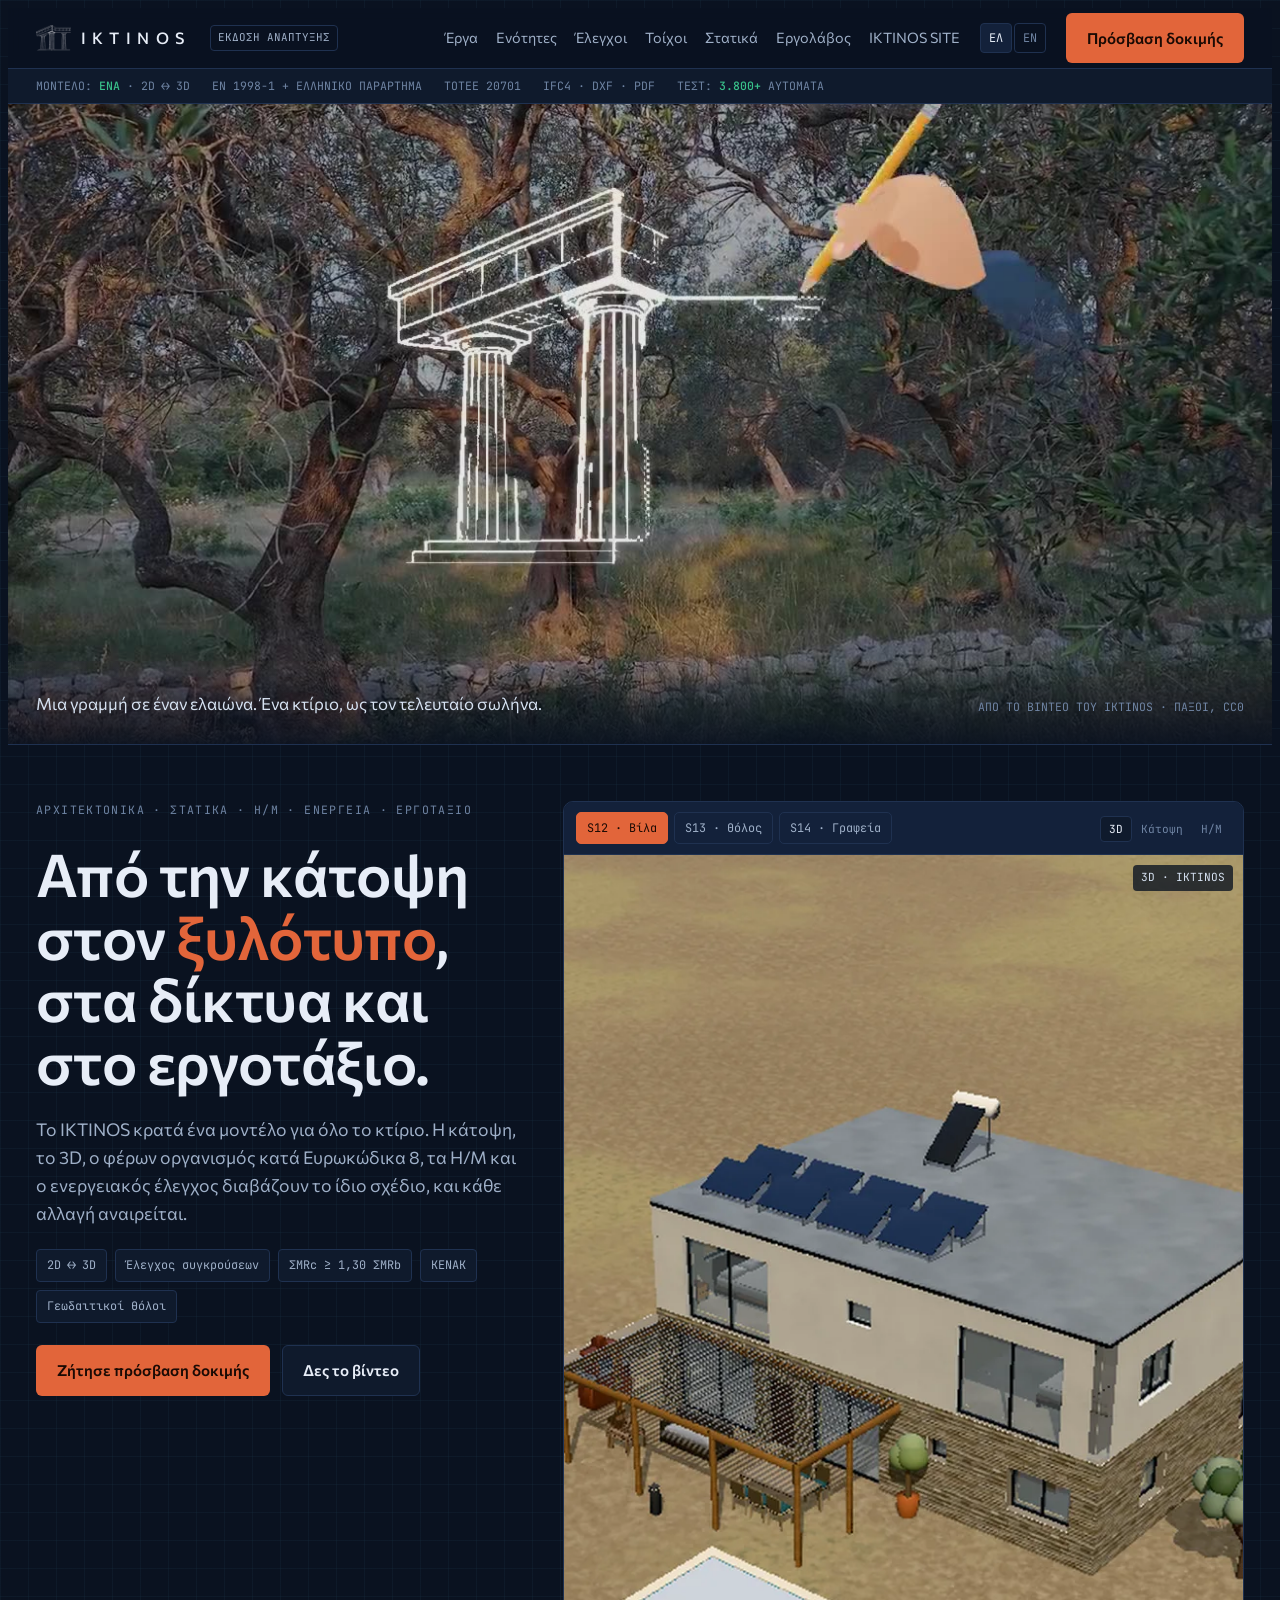
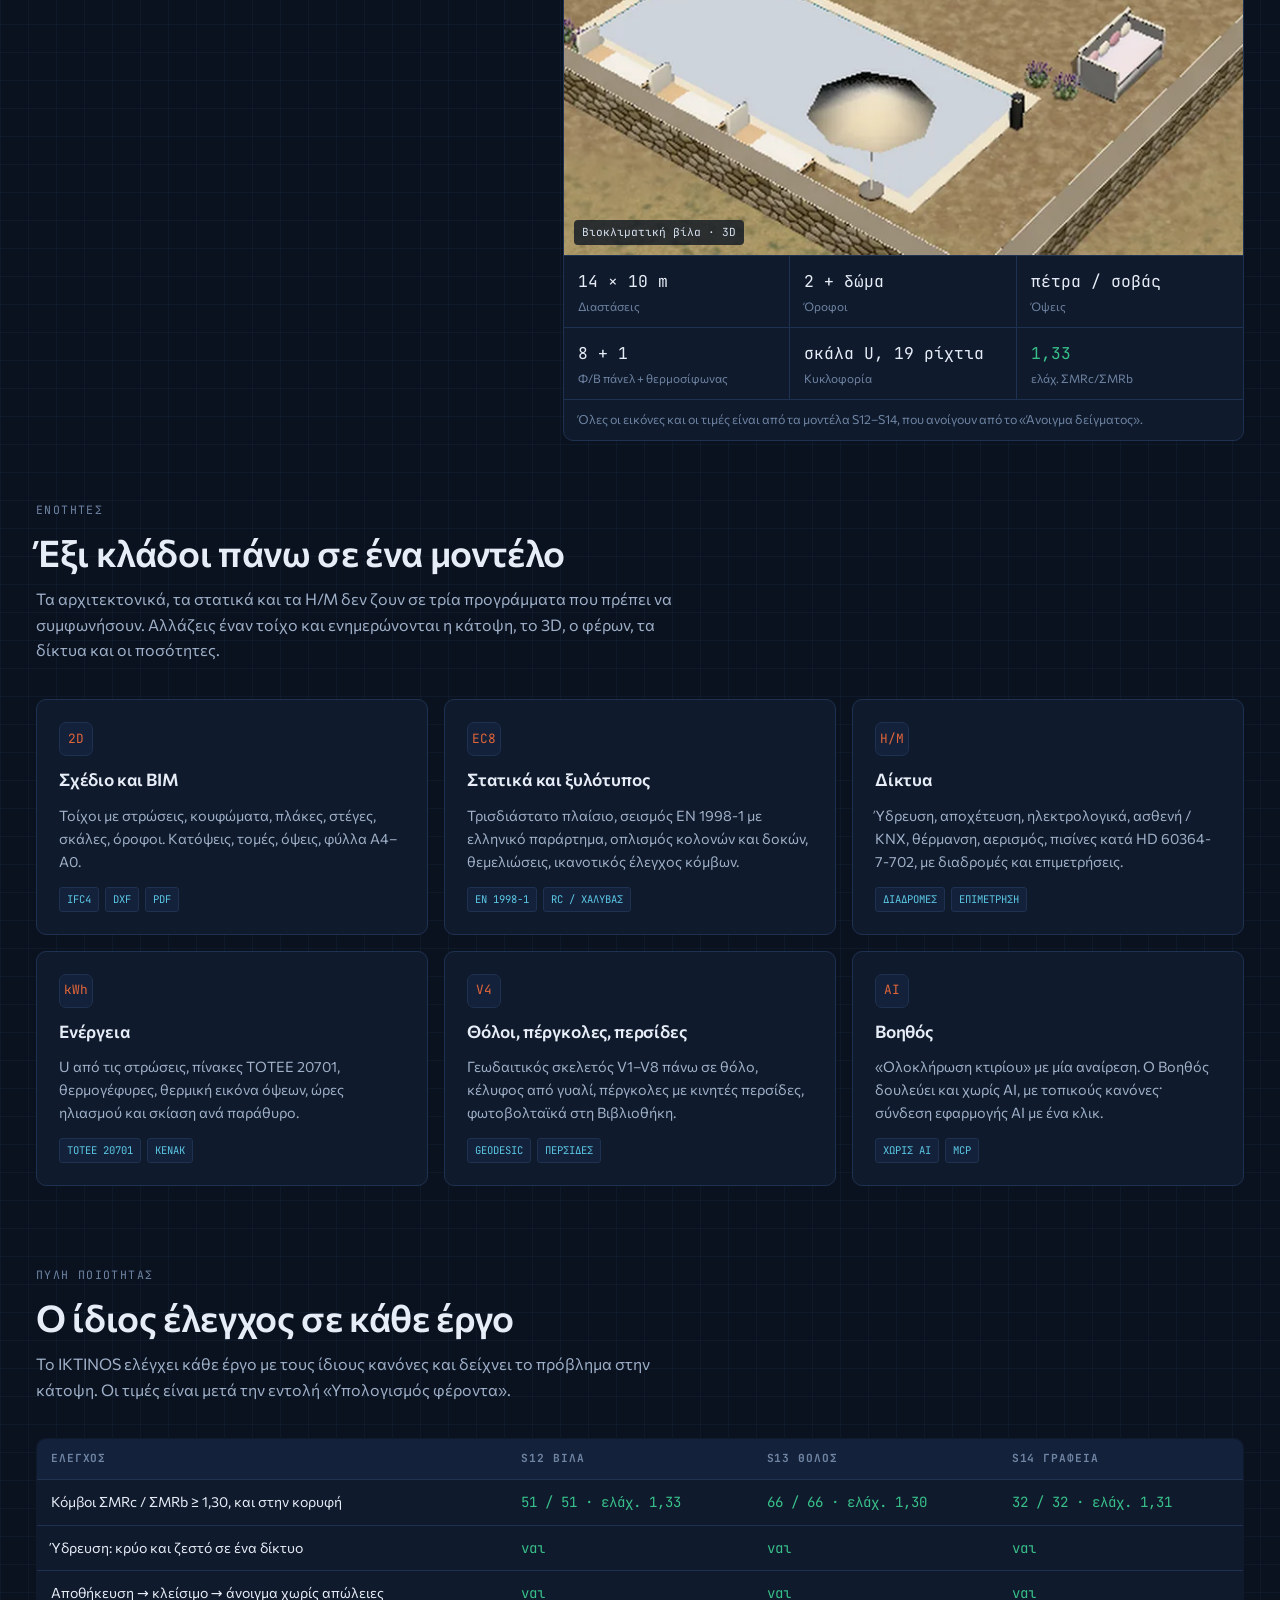
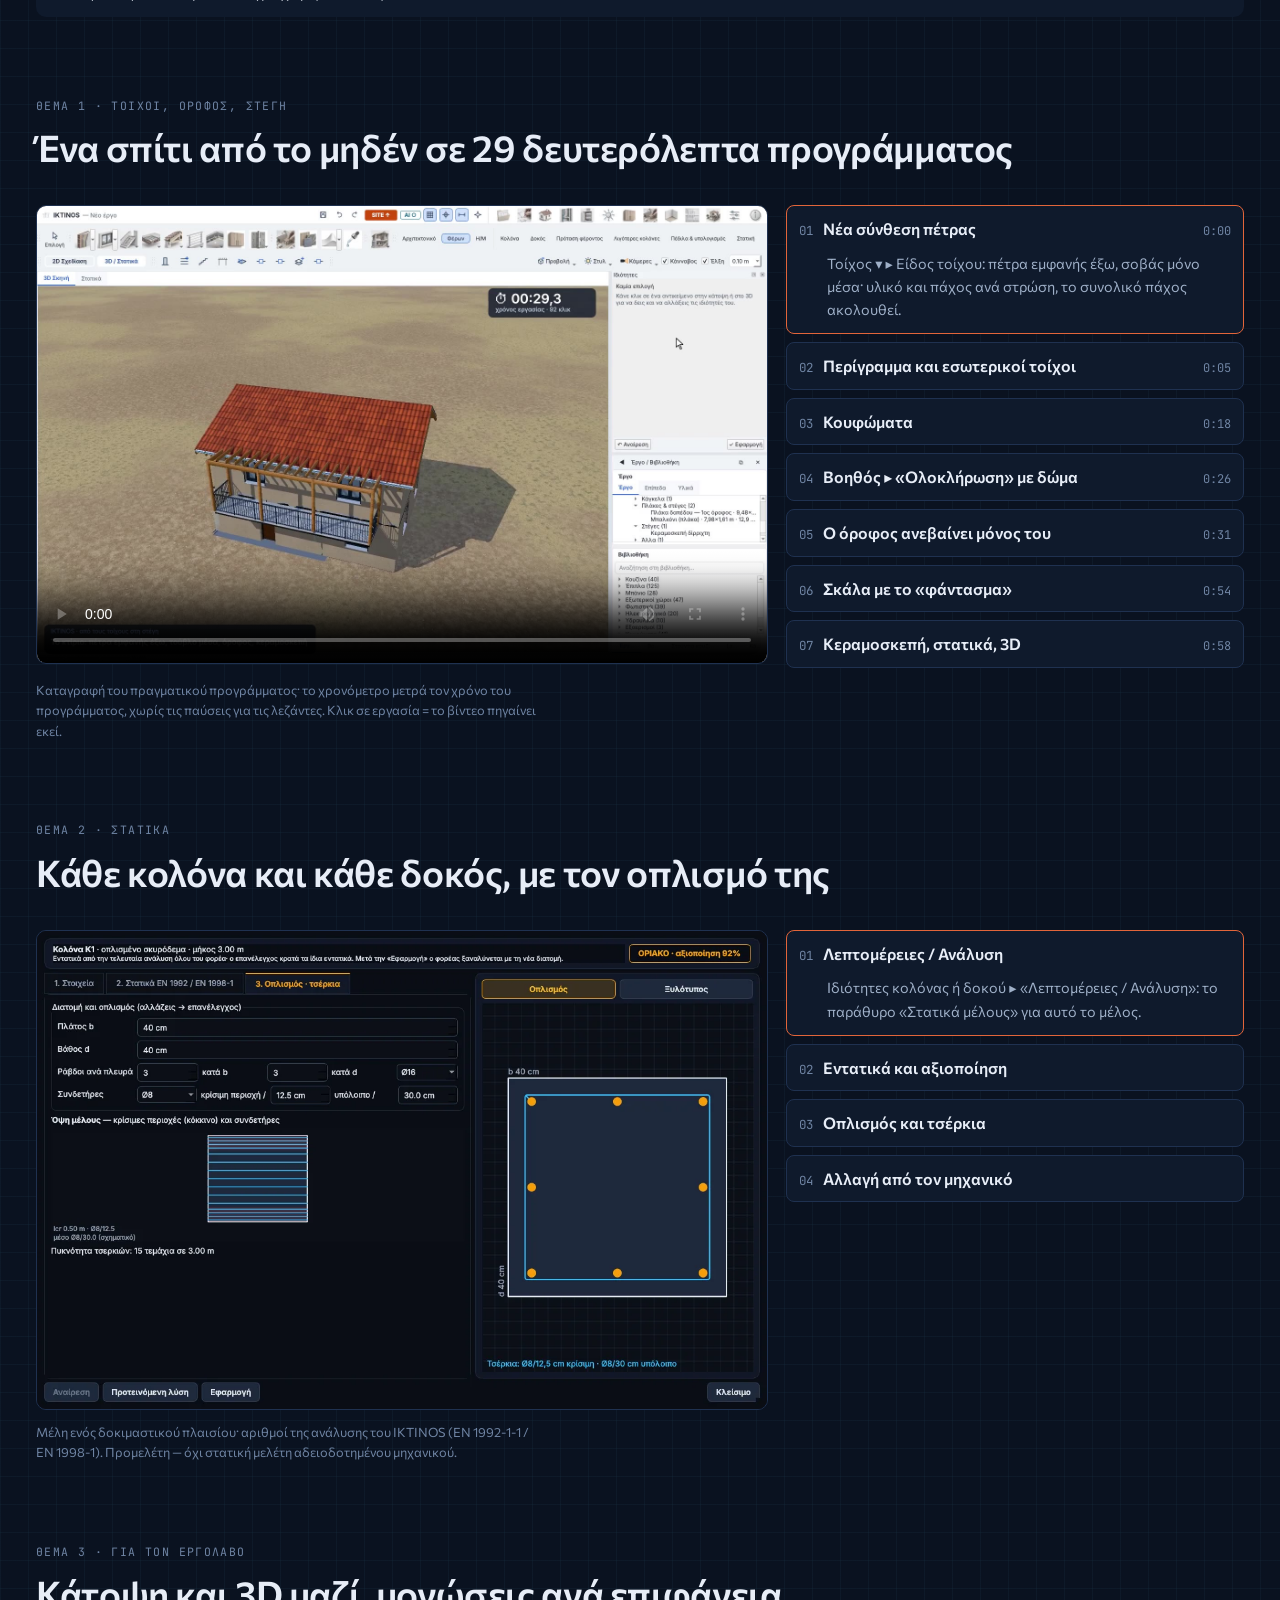
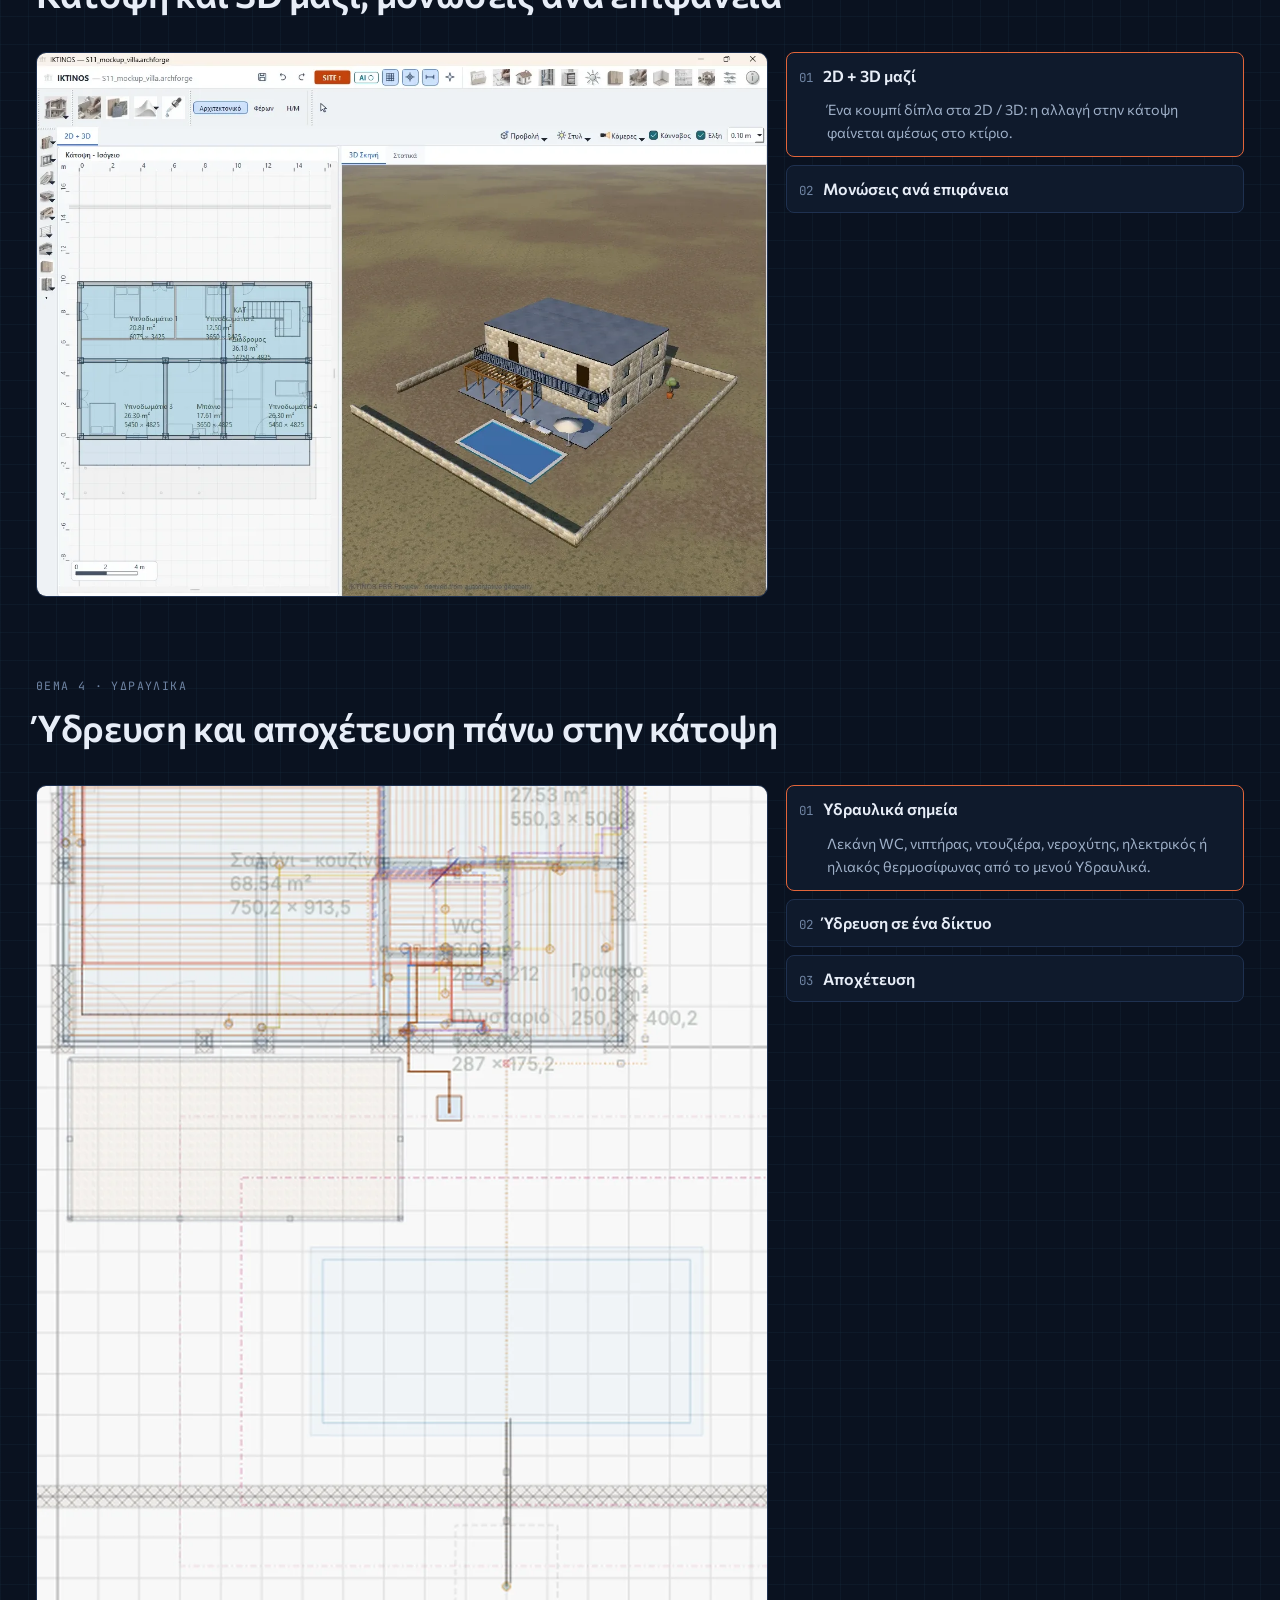
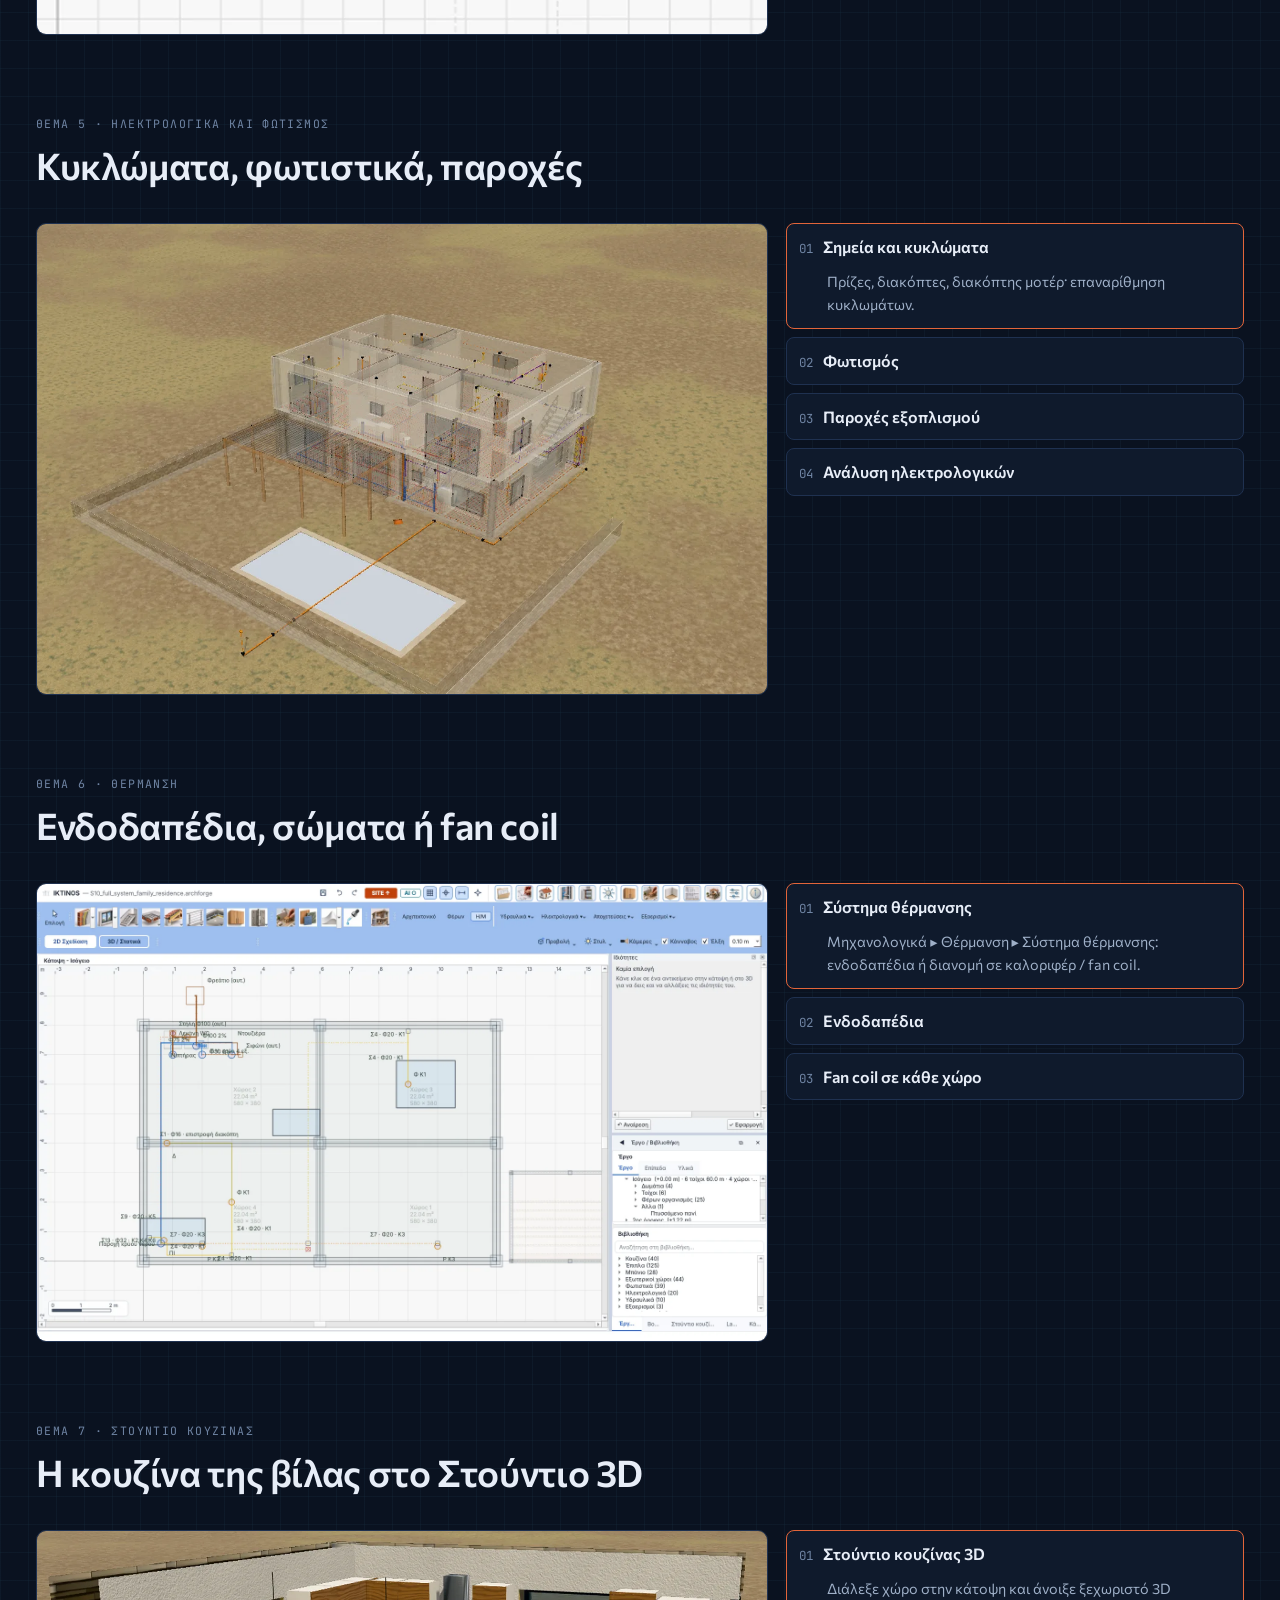
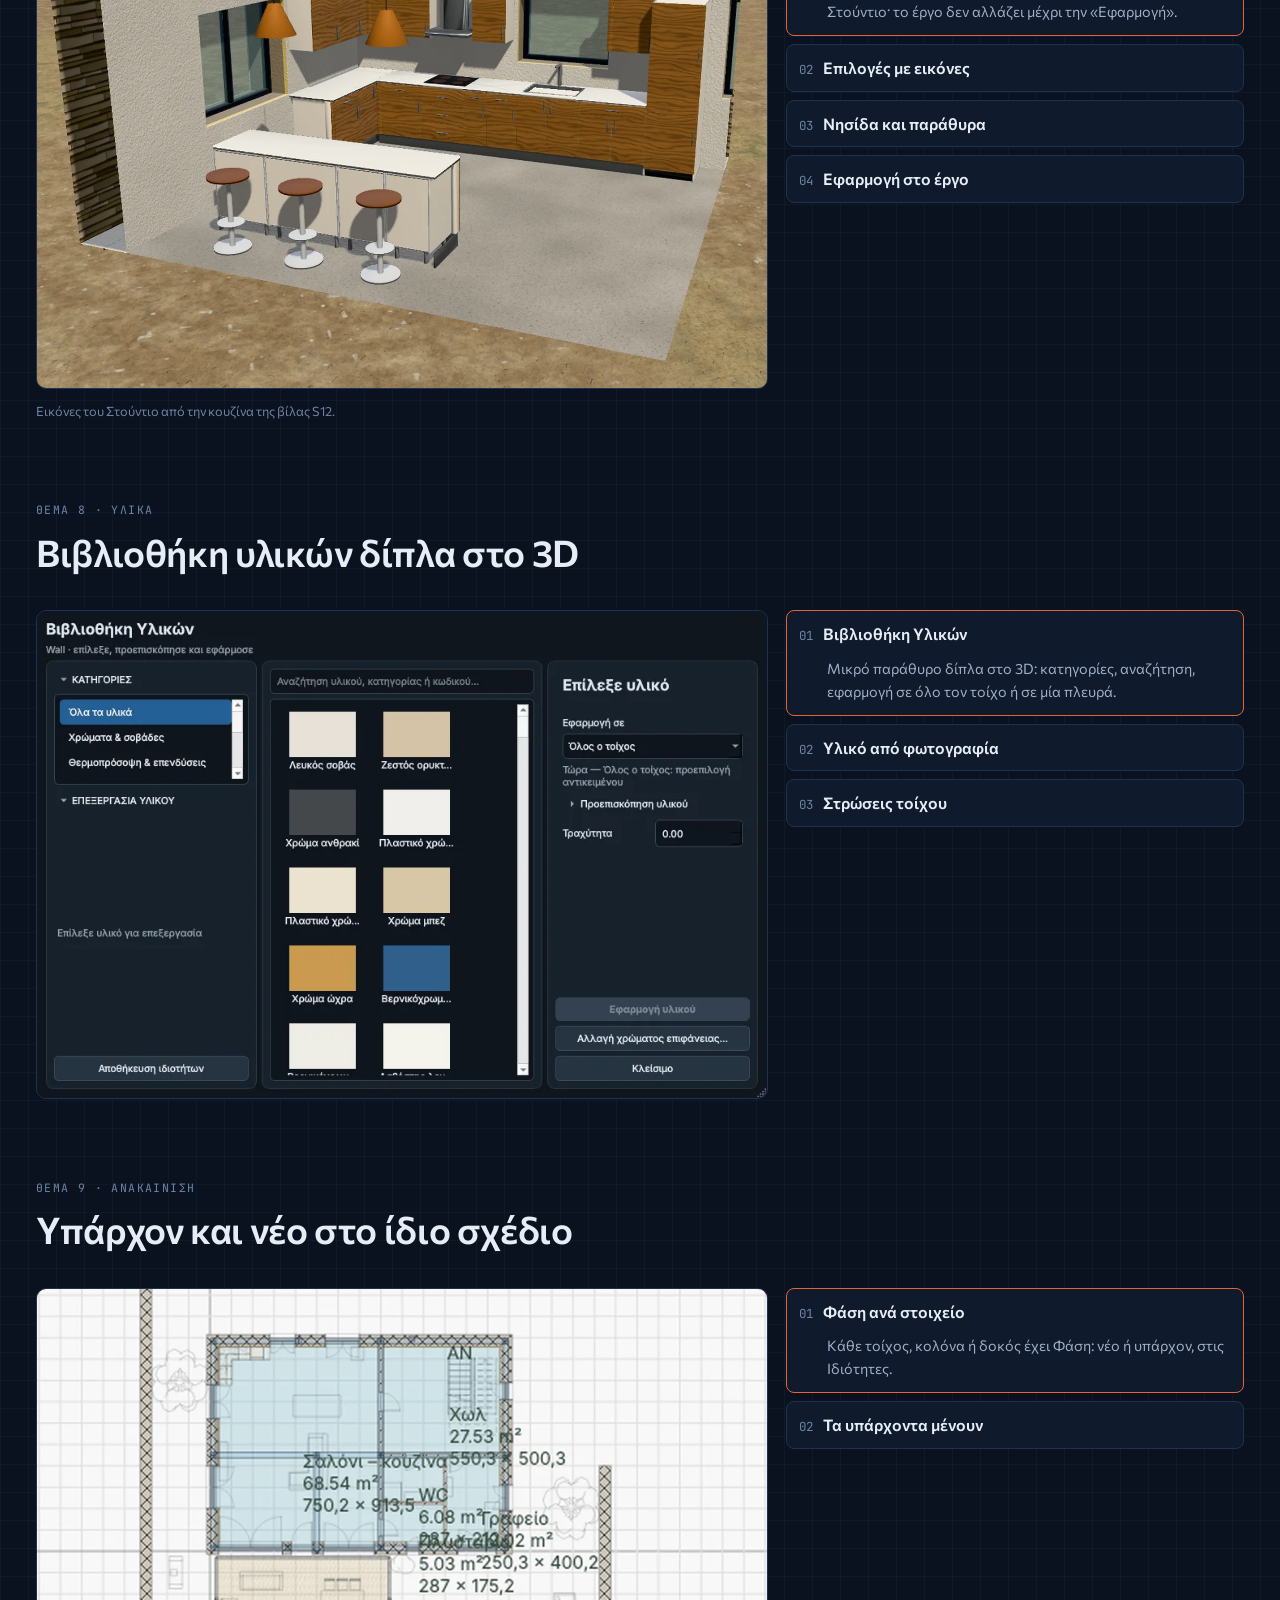
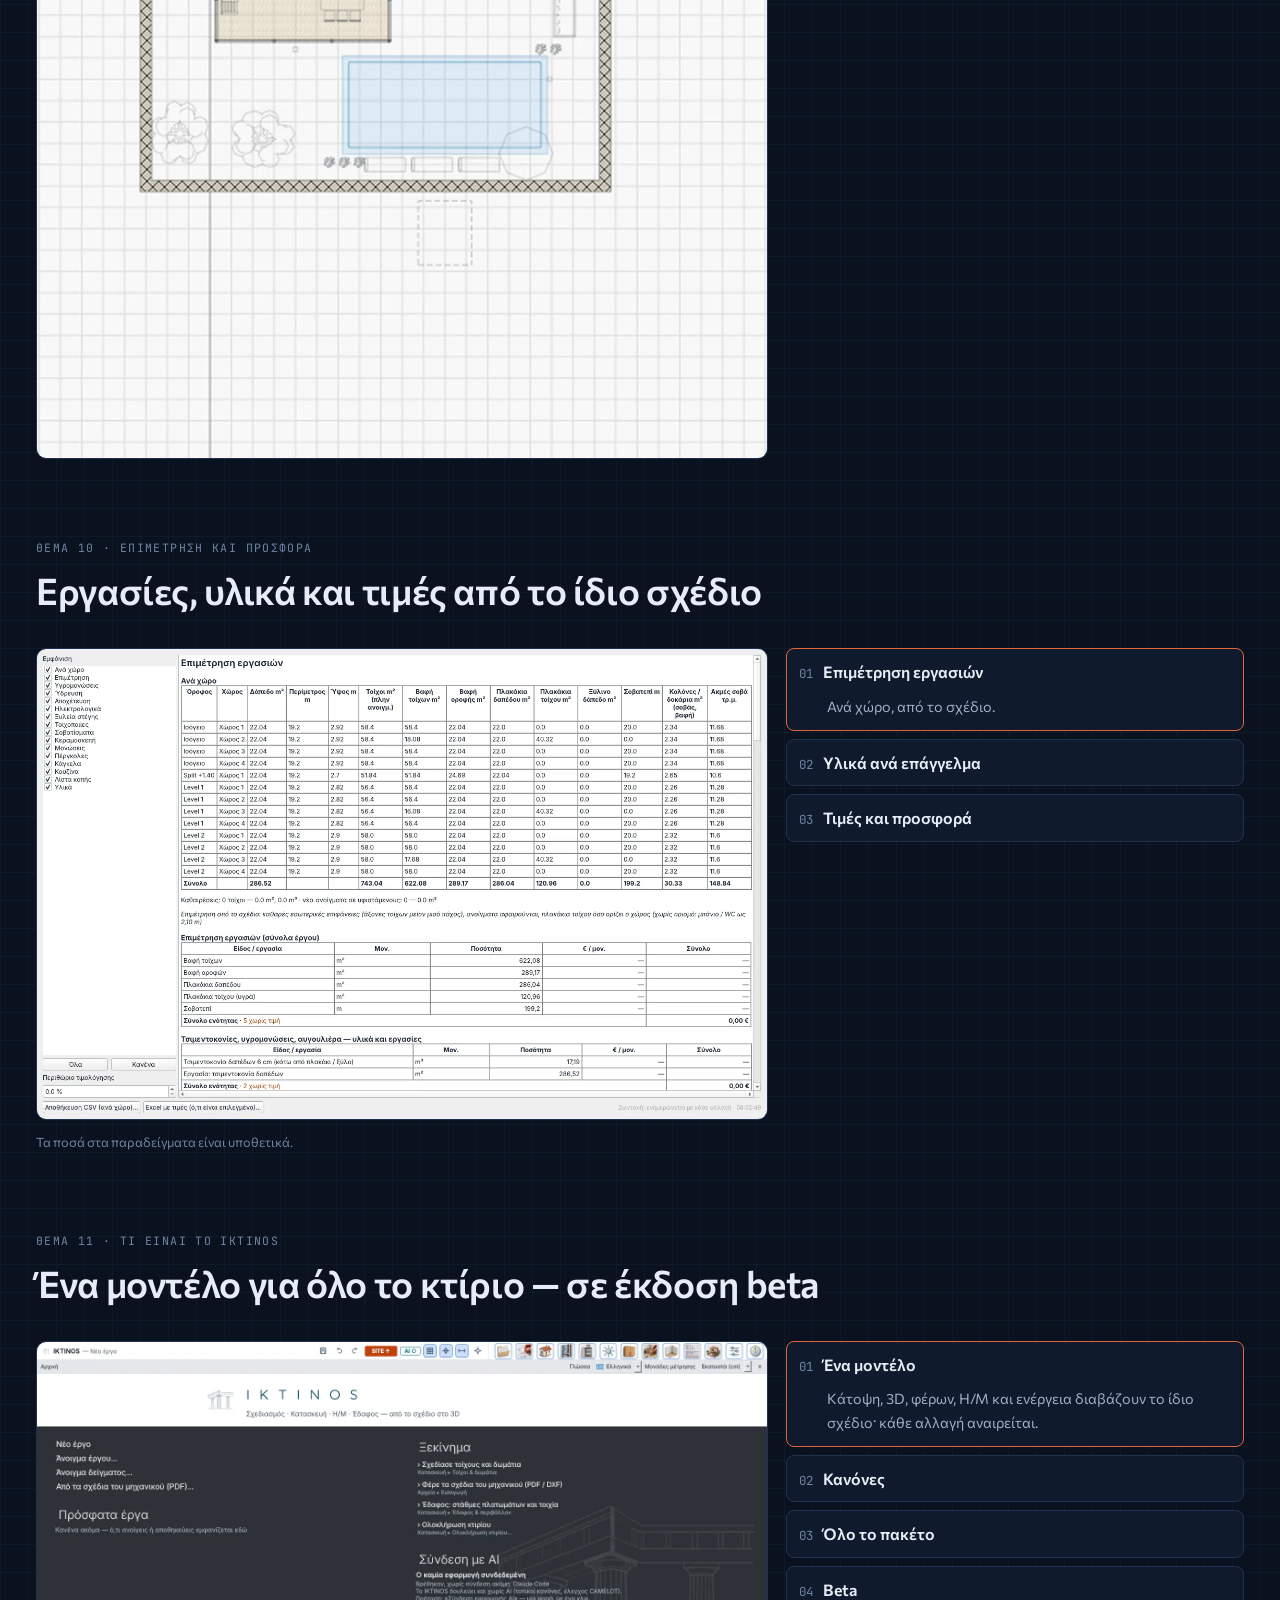
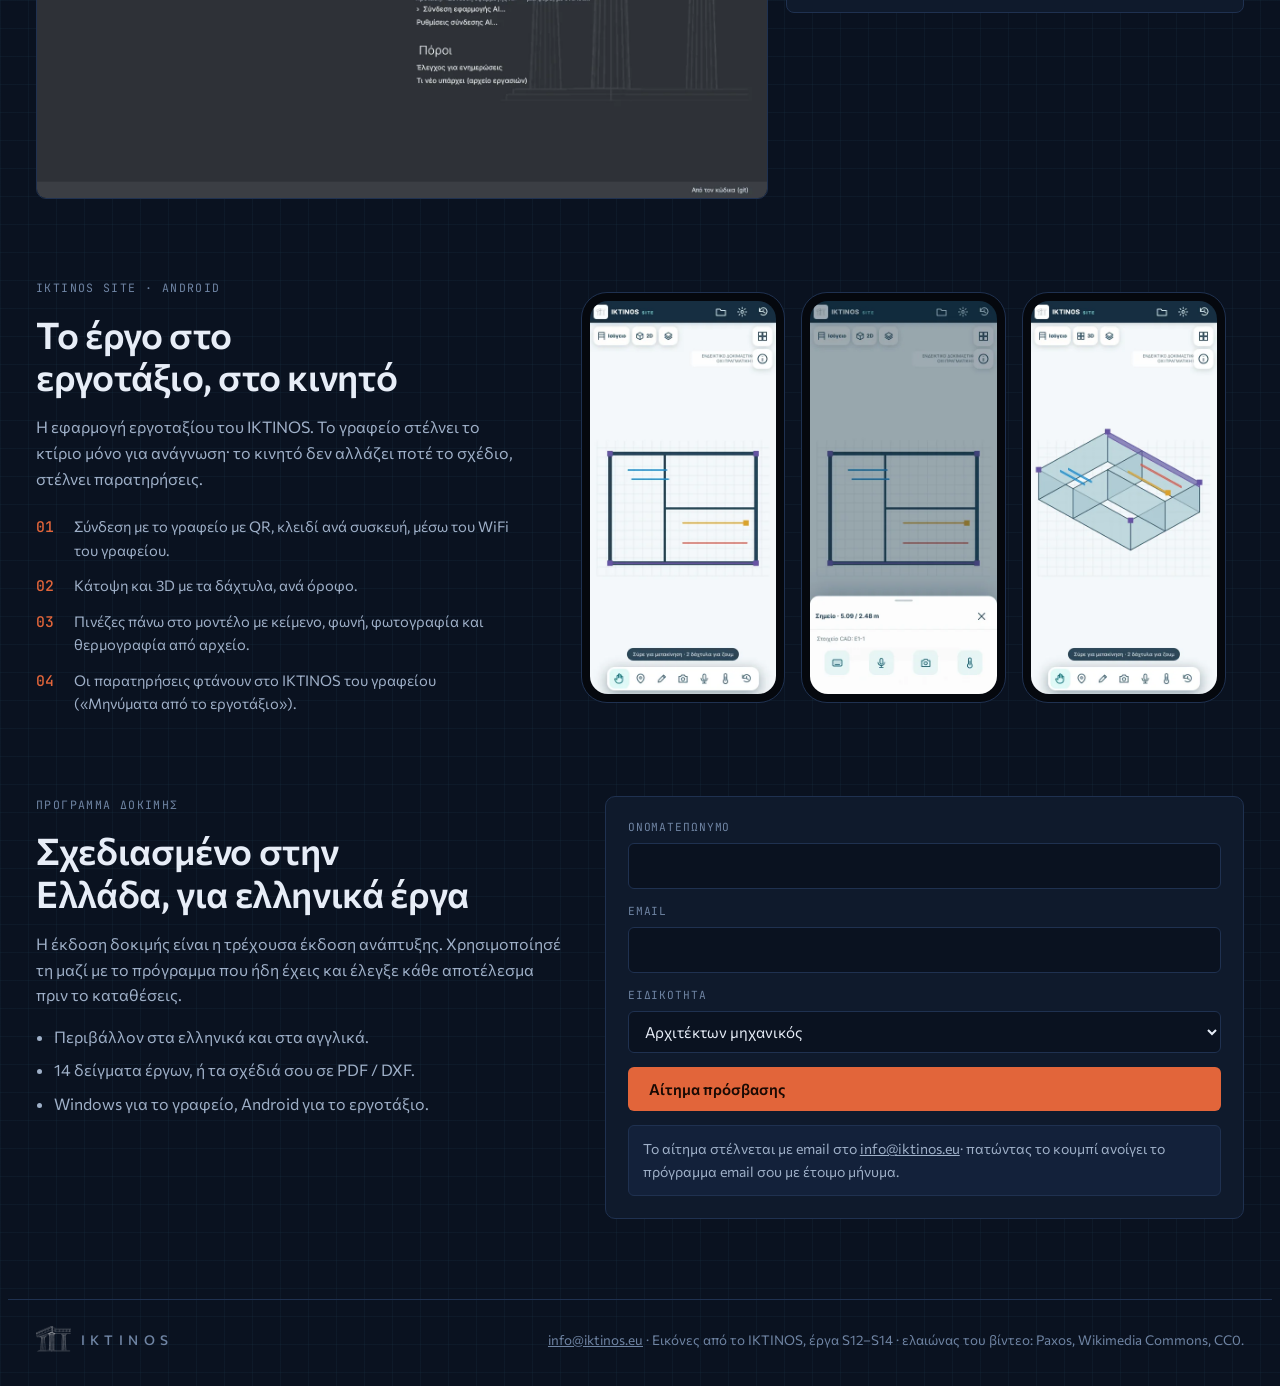
==== commit dd927fae: "11 θέματα με πάνελ εργασιών, beta στο τέλος, ΕΛ / EN Πηγή: ArchForge- docs/brand/website (commit 7e5" ====
--- a/index.html
+++ b/index.html
@@ -137,6 +137,88 @@
       <div class="theme-grid">
         <div class="theme-media"><img src="img/ergolavos_2d3d.webp" alt="Κάτοψη και 3D της βίλας δίπλα-δίπλα" loading="lazy" width="1280" height="952" data-swap></div>
         <ol class="tasks"><li><button type="button"><b>2D + 3D μαζί</b></button><p>Ένα κουμπί δίπλα στα 2D / 3D: η αλλαγή στην κάτοψη φαίνεται αμέσως στο κτίριο.</p></li><li><button type="button"><b>Μονώσεις ανά επιφάνεια</b></button><p>Θερμομόνωση και στεγάνωση ανά κατηγορία, πάχος, m² από το σχέδιο, λ από ΤΟΤΕΕ 20701-2.</p></li></ol>
+      </div>
+    </div>
+  </section>
+
+  <section id="ydravlika" class="theme" style="padding-top:0" data-imgs='["img/villa_plan_mep.webp"]'>
+    <div class="wrap">
+      <div class="head"><span class="label">Θέμα 4 · Υδραυλικά</span><h2>Ύδρευση και αποχέτευση πάνω στην κάτοψη</h2></div>
+      <div class="theme-grid">
+        <div class="theme-media"><img src="img/villa_plan_mep.webp" alt="Κάτοψη βίλας με τα δίκτυα" loading="lazy" data-swap></div>
+        <ol class="tasks"><li><button type="button"><b>Υδραυλικά σημεία</b></button><p>Λεκάνη WC, νιπτήρας, ντουζιέρα, νεροχύτης, ηλεκτρικός ή ηλιακός θερμοσίφωνας από το μενού Υδραυλικά.</p></li><li><button type="button"><b>Ύδρευση σε ένα δίκτυο</b></button><p>Κρύο και ζεστό νερό διαδρομολογούνται μαζί από το πρόγραμμα, ανά όροφο.</p></li><li><button type="button"><b>Αποχέτευση</b></button><p>Κατακόρυφη στήλη, σιφώνι δαπέδου· οι σωλήνες με κλίση προς τη στήλη.</p></li></ol>
+      </div>
+    </div>
+  </section>
+
+  <section id="ilektrologika" class="theme" style="padding-top:0" data-imgs='["img/villa_mep.webp"]'>
+    <div class="wrap">
+      <div class="head"><span class="label">Θέμα 5 · Ηλεκτρολογικά και φωτισμός</span><h2>Κυκλώματα, φωτιστικά, παροχές</h2></div>
+      <div class="theme-grid">
+        <div class="theme-media"><img src="img/villa_mep.webp" alt="Ηλεκτρολογικά της βίλας" loading="lazy" data-swap></div>
+        <ol class="tasks"><li><button type="button"><b>Σημεία και κυκλώματα</b></button><p>Πρίζες, διακόπτες, διακόπτης μοτέρ· επαναρίθμηση κυκλωμάτων.</p></li><li><button type="button"><b>Φωτισμός</b></button><p>Φωτιστικό οροφής, χωνευτό, απλίκα, wall washer, κρυφός φωτισμός με ταινία LED.</p></li><li><button type="button"><b>Παροχές εξοπλισμού</b></button><p>Παροχή λέβητα / αντλίας θερμότητας, πισίνας.</p></li><li><button type="button"><b>Ανάλυση ηλεκτρολογικών</b></button><p>Σχέδιο και κόστος από το μενού Ηλεκτρολογικά.</p></li></ol>
+      </div>
+    </div>
+  </section>
+
+  <section id="thermansi" class="theme" style="padding-top:0" data-imgs='["img/05_mep.webp"]'>
+    <div class="wrap">
+      <div class="head"><span class="label">Θέμα 6 · Θέρμανση</span><h2>Ενδοδαπέδια, σώματα ή fan coil</h2></div>
+      <div class="theme-grid">
+        <div class="theme-media"><img src="img/05_mep.webp" alt="Δίκτυα θέρμανσης" loading="lazy" data-swap></div>
+        <ol class="tasks"><li><button type="button"><b>Σύστημα θέρμανσης</b></button><p>Μηχανολογικά ▸ Θέρμανση ▸ Σύστημα θέρμανσης: ενδοδαπέδια ή διανομή σε καλοριφέρ / fan coil.</p></li><li><button type="button"><b>Ενδοδαπέδια</b></button><p>Βήμα βρόχων, συλλέκτες, βρόχοι ανά χώρο.</p></li><li><button type="button"><b>Fan coil σε κάθε χώρο</b></button><p>Αυτόματα, με δισωλήνιο δίκτυο με κλάδους.</p></li></ol>
+      </div>
+    </div>
+  </section>
+
+  <section id="stoudio" class="theme" style="padding-top:0" data-imgs='["img/studio_kouzina_1.webp", "img/studio_kouzina_1.webp", "img/studio_kouzina_2.webp", "img/studio_kouzina_3.webp"]'>
+    <div class="wrap">
+      <div class="head"><span class="label">Θέμα 7 · Στούντιο κουζίνας</span><h2>Η κουζίνα της βίλας στο Στούντιο 3D</h2></div>
+      <div class="theme-grid">
+        <div class="theme-media"><img src="img/studio_kouzina_1.webp" alt="Κουζίνα της βίλας από το Στούντιο" loading="lazy" data-swap></div>
+        <ol class="tasks"><li><button type="button"><b>Στούντιο κουζίνας 3D</b></button><p>Διάλεξε χώρο στην κάτοψη και άνοιξε ξεχωριστό 3D Στούντιο· το έργο δεν αλλάζει μέχρι την «Εφαρμογή».</p></li><li><button type="button"><b>Επιλογές με εικόνες</b></button><p>Πορτάκια, χρώματα, πάγκος, μηχανισμοί, πλακάκι, ύψος πλακιδίων.</p></li><li><button type="button"><b>Νησίδα και παράθυρα</b></button><p>Η κουζίνα ακολουθεί τα παράθυρα του χώρου· νησίδα με σκαμπό.</p></li><li><button type="button"><b>Εφαρμογή στο έργο</b></button><p>Όλη η κουζίνα μπαίνει με μία αναίρεση.</p></li></ol>
+      </div>
+      <p class="fine">Εικόνες του Στούντιο από την κουζίνα της βίλας S12.</p>
+    </div>
+  </section>
+
+  <section id="ylika" class="theme" style="padding-top:0" data-imgs='["img/ylika_vivliothiki.webp"]'>
+    <div class="wrap">
+      <div class="head"><span class="label">Θέμα 8 · Υλικά</span><h2>Βιβλιοθήκη υλικών δίπλα στο 3D</h2></div>
+      <div class="theme-grid">
+        <div class="theme-media"><img src="img/ylika_vivliothiki.webp" alt="Βιβλιοθήκη Υλικών" loading="lazy" data-swap></div>
+        <ol class="tasks"><li><button type="button"><b>Βιβλιοθήκη Υλικών</b></button><p>Μικρό παράθυρο δίπλα στο 3D: κατηγορίες, αναζήτηση, εφαρμογή σε όλο τον τοίχο ή σε μία πλευρά.</p></li><li><button type="button"><b>Υλικό από φωτογραφία</b></button><p>Επεξεργασία υλικού ▸ «Εικόνα…» με πραγματικό πλάτος και ύψος· το υλικό ταξιδεύει μέσα στο έργο.</p></li><li><button type="button"><b>Στρώσεις τοίχου</b></button><p>Υλικό και πάχος ανά στρώση, λ από ΤΟΤΕΕ 20701-2.</p></li></ol>
+      </div>
+    </div>
+  </section>
+
+  <section id="anakainisi" class="theme" style="padding-top:0" data-imgs='["img/villa_plan.webp"]'>
+    <div class="wrap">
+      <div class="head"><span class="label">Θέμα 9 · Ανακαίνιση</span><h2>Υπάρχον και νέο στο ίδιο σχέδιο</h2></div>
+      <div class="theme-grid">
+        <div class="theme-media"><img src="img/villa_plan.webp" alt="Κάτοψη βίλας" loading="lazy" data-swap></div>
+        <ol class="tasks"><li><button type="button"><b>Φάση ανά στοιχείο</b></button><p>Κάθε τοίχος, κολόνα ή δοκός έχει Φάση: νέο ή υπάρχον, στις Ιδιότητες.</p></li><li><button type="button"><b>Τα υπάρχοντα μένουν</b></button><p>Τα υπάρχοντα στοιχεία δεν πιάνονται για μετακίνηση στην κάτοψη.</p></li></ol>
+      </div>
+    </div>
+  </section>
+
+  <section id="epimetrisi" class="theme" style="padding-top:0" data-imgs='["img/04_takeoff.webp"]'>
+    <div class="wrap">
+      <div class="head"><span class="label">Θέμα 10 · Επιμέτρηση και προσφορά</span><h2>Εργασίες, υλικά και τιμές από το ίδιο σχέδιο</h2></div>
+      <div class="theme-grid">
+        <div class="theme-media"><img src="img/04_takeoff.webp" alt="Επιμέτρηση" loading="lazy" data-swap></div>
+        <ol class="tasks"><li><button type="button"><b>Επιμέτρηση εργασιών</b></button><p>Ανά χώρο, από το σχέδιο.</p></li><li><button type="button"><b>Υλικά ανά επάγγελμα</b></button><p>Για παραγγελία και προσφορά.</p></li><li><button type="button"><b>Τιμές και προσφορά</b></button><p>Τιμές ανά μονάδα και σύνολο· εξαγωγή PDF με κατόψεις, επιμέτρηση και προσφορά.</p></li></ol>
+      </div>
+      <p class="fine">Τα ποσά στα παραδείγματα είναι υποθετικά.</p>
+    </div>
+  </section>
+
+  <section id="ti-einai" class="theme" style="padding-top:0" data-imgs='["img/00_start.webp"]'>
+    <div class="wrap">
+      <div class="head"><span class="label">Θέμα 11 · Τι είναι το IKTINOS</span><h2>Ένα μοντέλο για όλο το κτίριο — σε έκδοση beta</h2></div>
+      <div class="theme-grid">
+        <div class="theme-media"><img src="img/00_start.webp" alt="Αρχική οθόνη του IKTINOS" loading="lazy" data-swap></div>
+        <ol class="tasks"><li><button type="button"><b>Ένα μοντέλο</b></button><p>Κάτοψη, 3D, φέρων, Η/Μ και ενέργεια διαβάζουν το ίδιο σχέδιο· κάθε αλλαγή αναιρείται.</p></li><li><button type="button"><b>Κανόνες</b></button><p>ΤΟΤΕΕ 20701, ΚΕΝΑΚ, EN 1992-1-1 / EN 1998-1 (προμελέτη)· κάθε τιμή γράφει την πηγή της.</p></li><li><button type="button"><b>Όλο το πακέτο</b></button><p>Σε ανταγωνιστική τιμή.</p></li><li><button type="button"><b>Beta</b></button><p>Το IKTINOS είναι σε έκδοση beta, υπό ανάπτυξη. Ενημερώστε μας αν ενδιαφέρεστε για δοκιμή — φόρμα πιο κάτω.</p></li></ol>
       </div>
     </div>
   </section>
@@ -223,7 +305,7 @@
 <script>
 (function(){var SW={"statika": ["img/oplismos_kolona_tab3.webp", "img/oplismos_kolona_tab2.webp", "img/oplismos_kolona_tab3.webp", "img/oplismos_dokos_tab3.webp"], "ergolavos": ["img/ergolavos_2d3d.webp", "img/ergolavos_monoseis.webp"]};
 document.querySelectorAll("section.theme").forEach(function(sec){
- var v=sec.querySelector("video"),img=sec.querySelector("img[data-swap]"),items=[].slice.call(sec.querySelectorAll(".tasks li"));
+ var v=sec.querySelector("video"),img=sec.querySelector("img[data-swap]");if(sec.dataset.imgs&&!SW[sec.id])SW[sec.id]=JSON.parse(sec.dataset.imgs);var _x=0,items=[].slice.call(sec.querySelectorAll(".tasks li"));
  function open(li){items.forEach(function(x){x.classList.toggle("on",x===li)});}
  items.forEach(function(li,k){var b=li.querySelector("button");b.addEventListener("click",function(){open(li);
   if(v&&b.dataset.t!==undefined){v.currentTime=+b.dataset.t;v.play();}
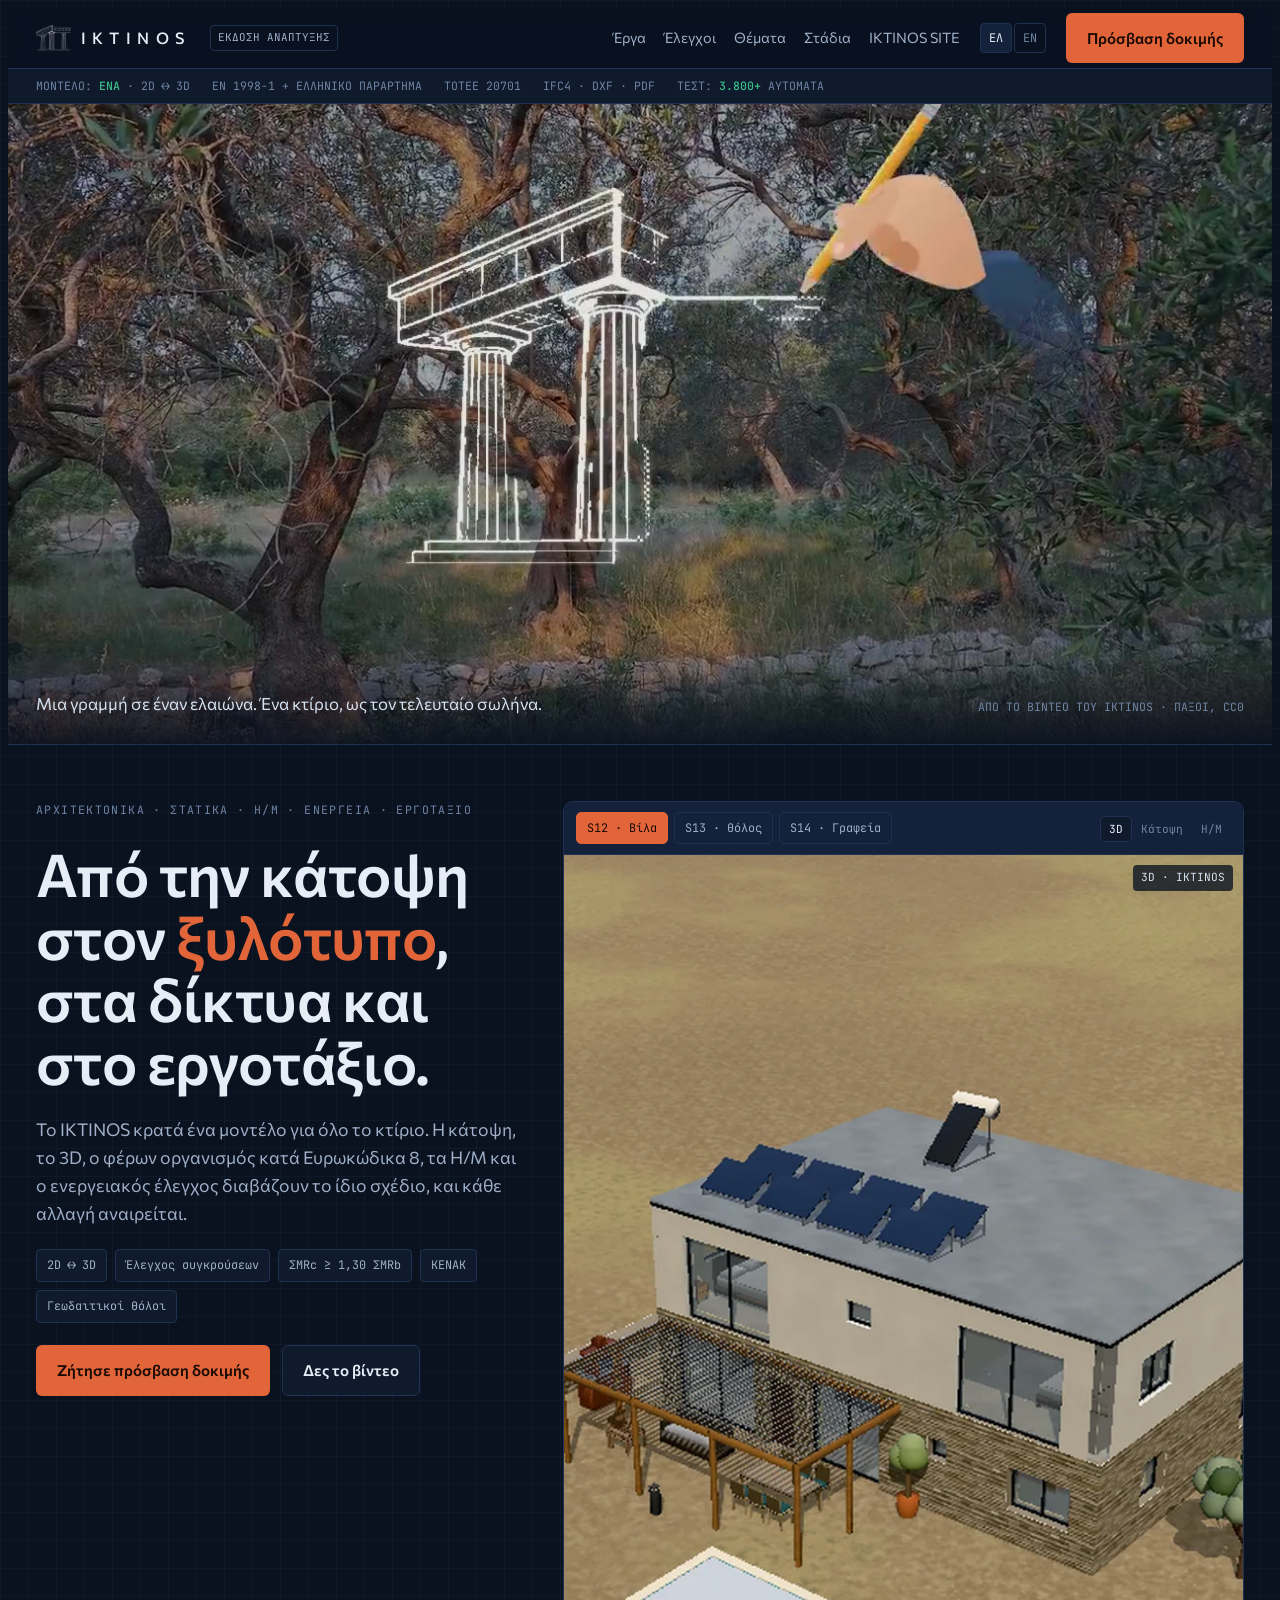
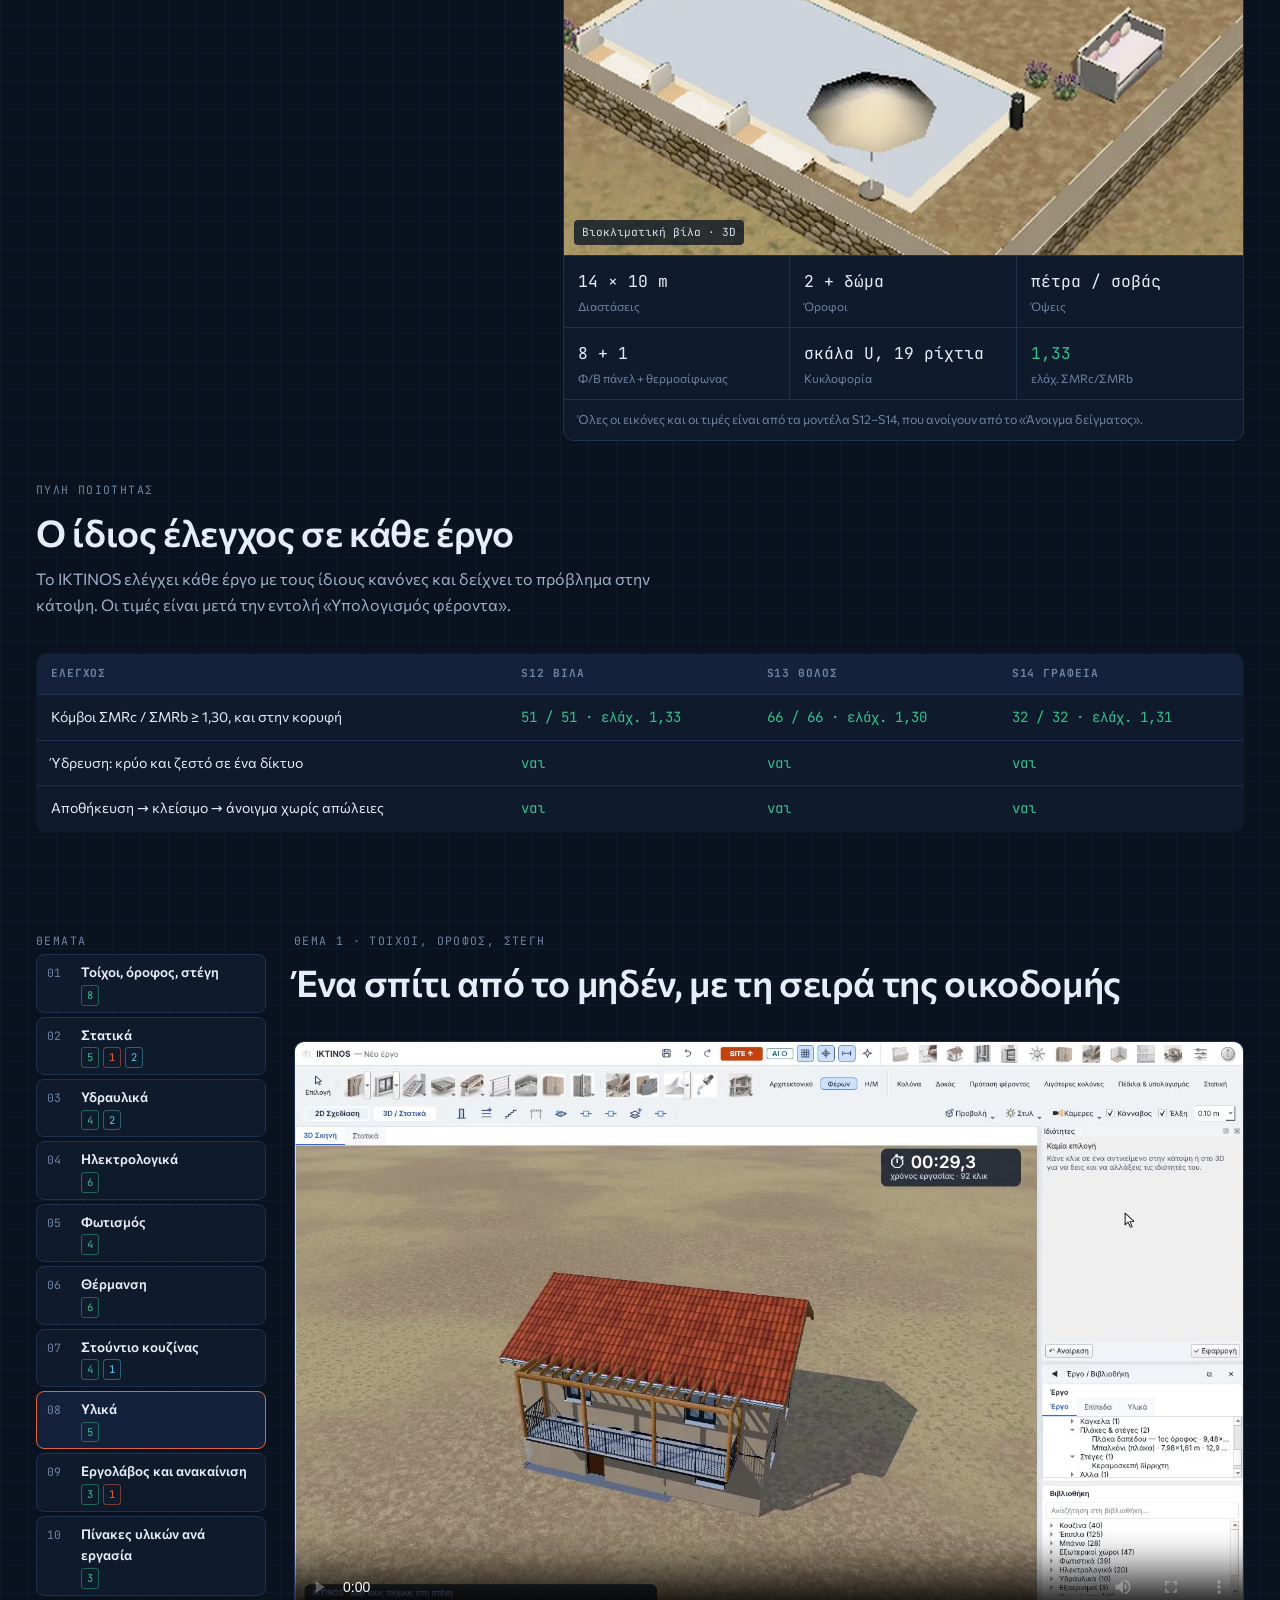
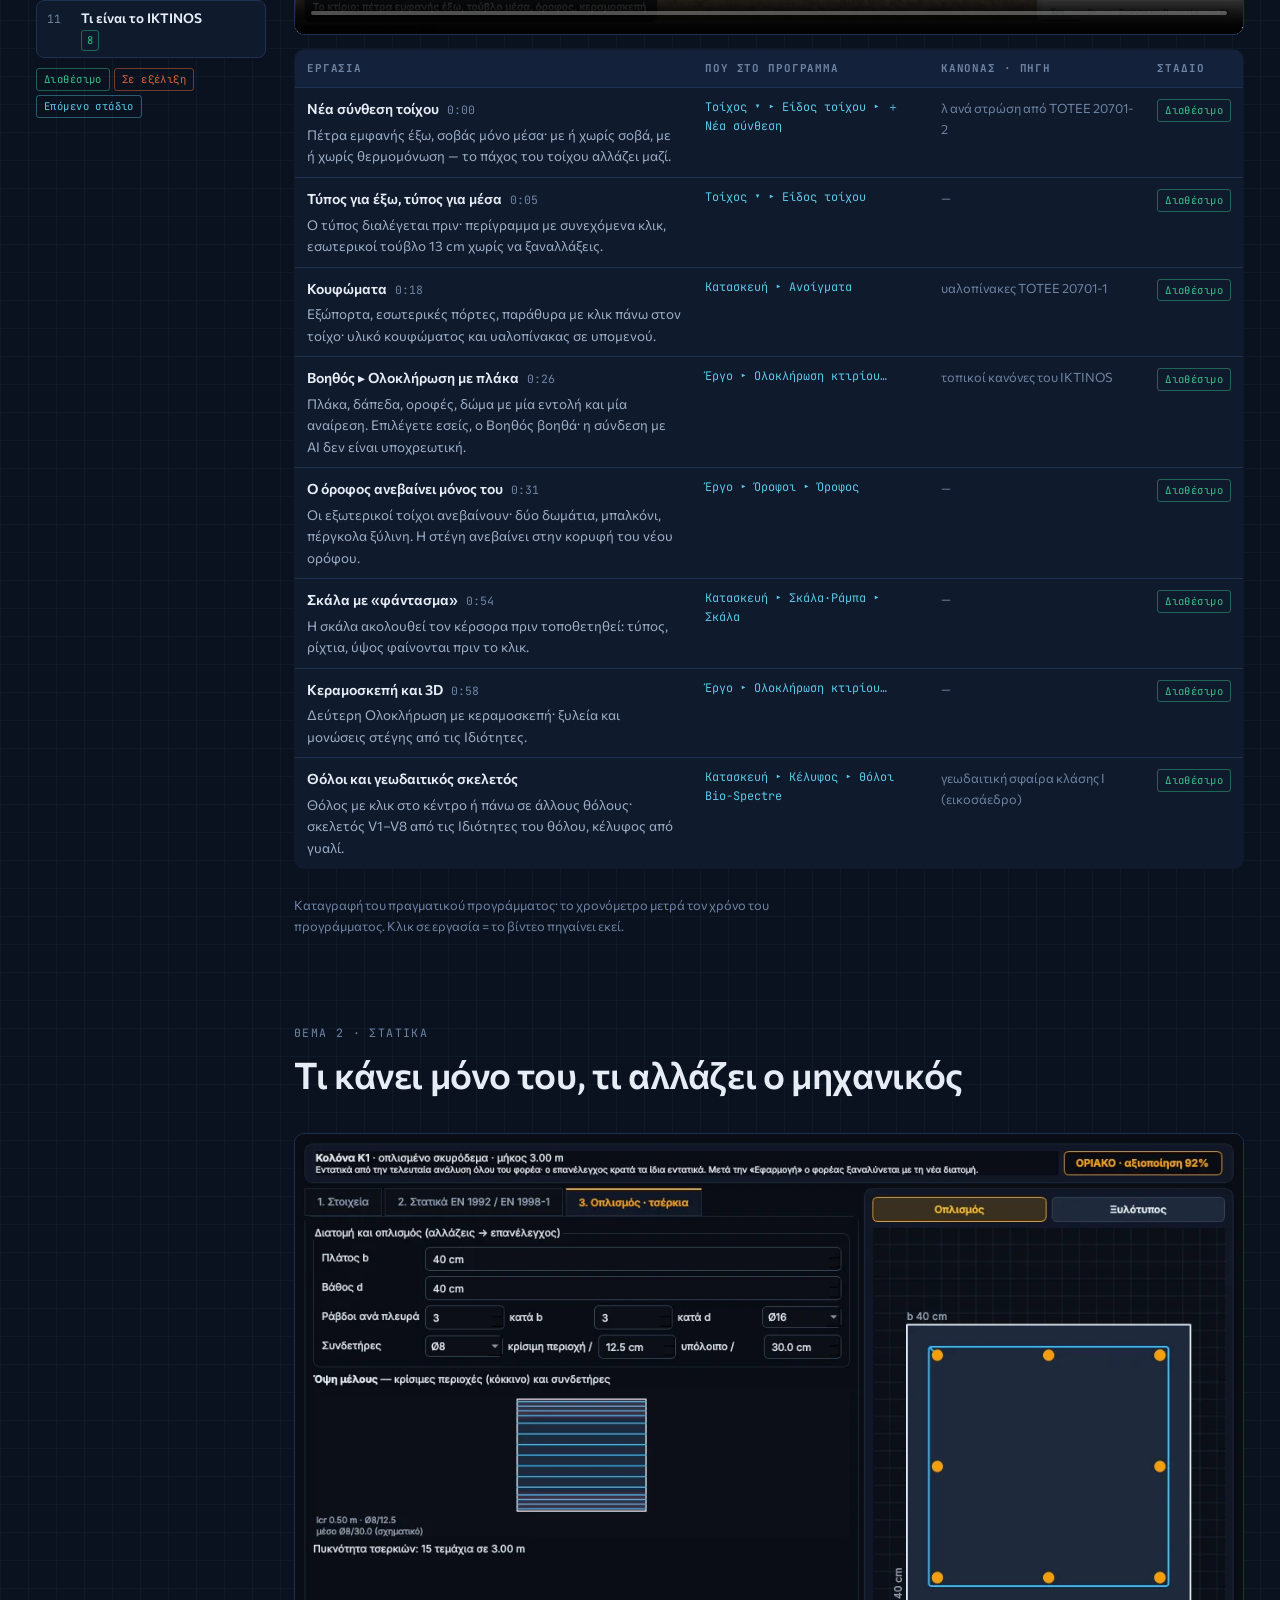
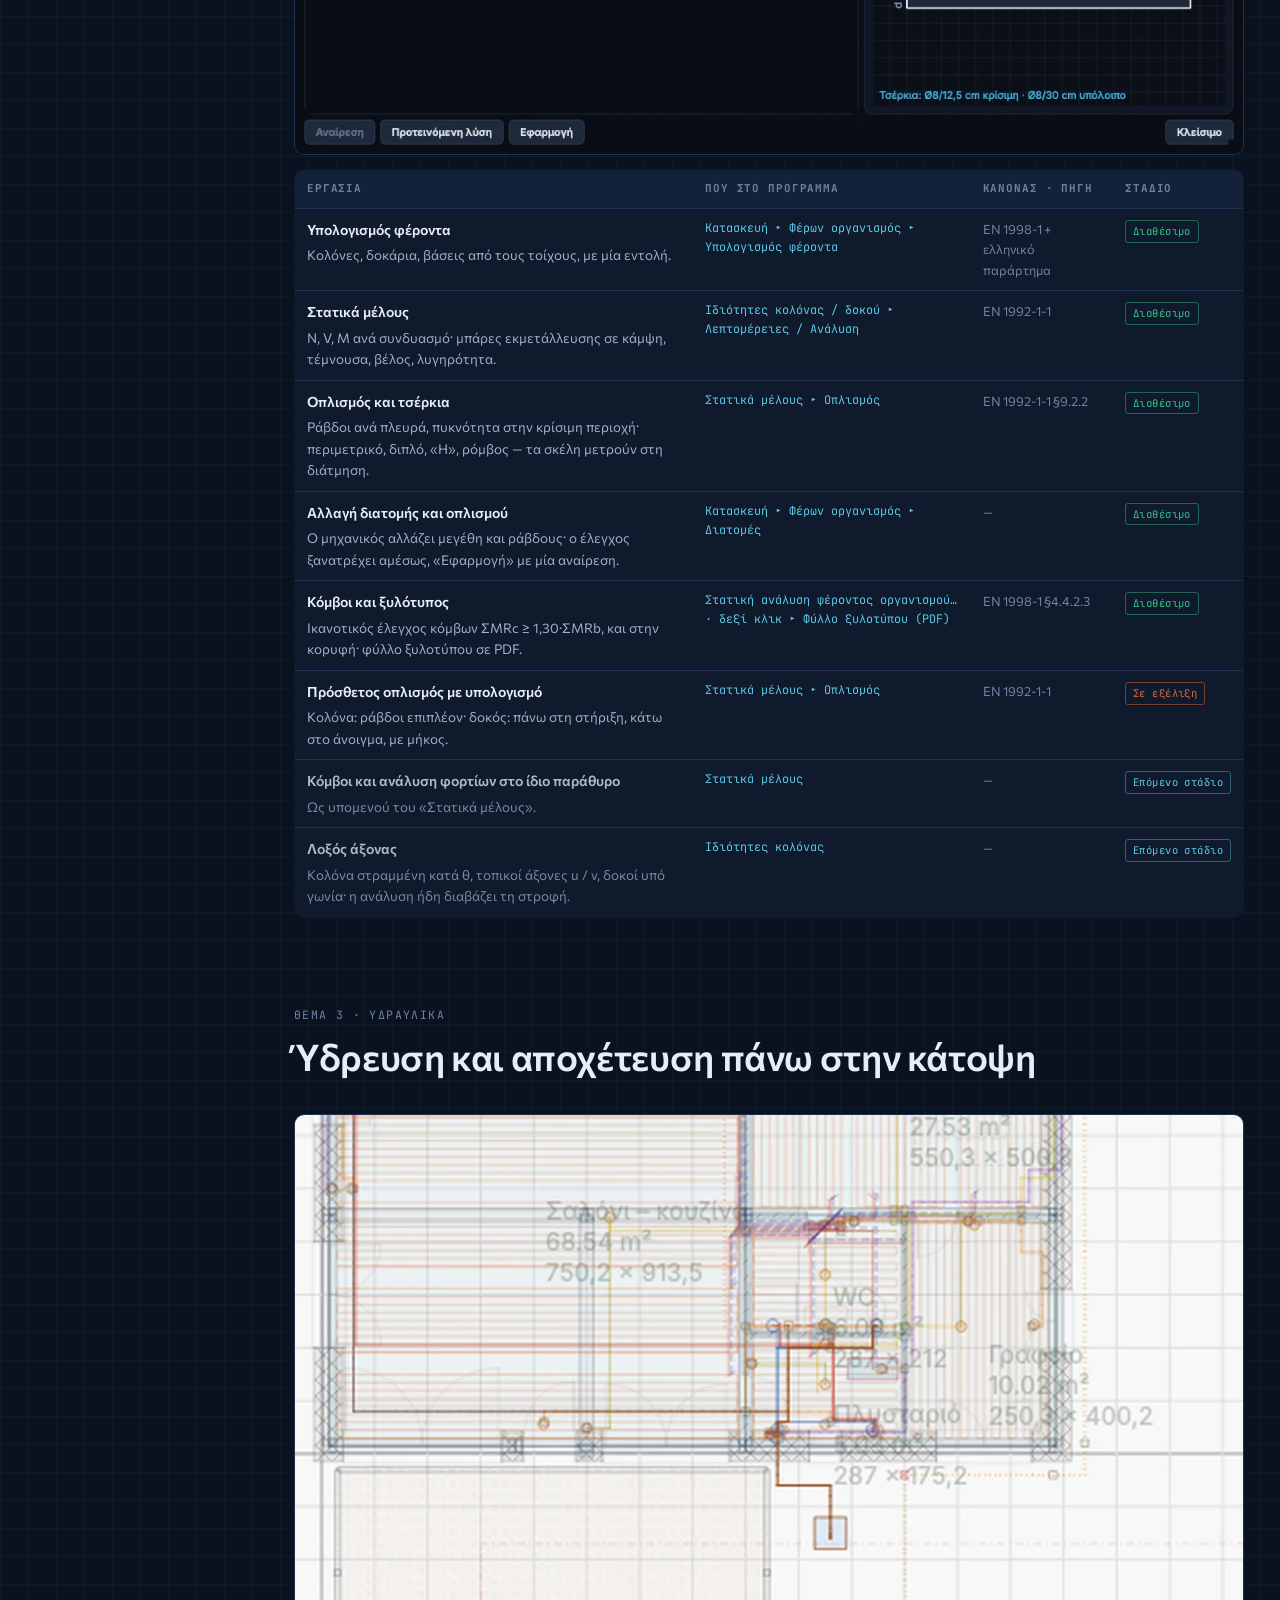
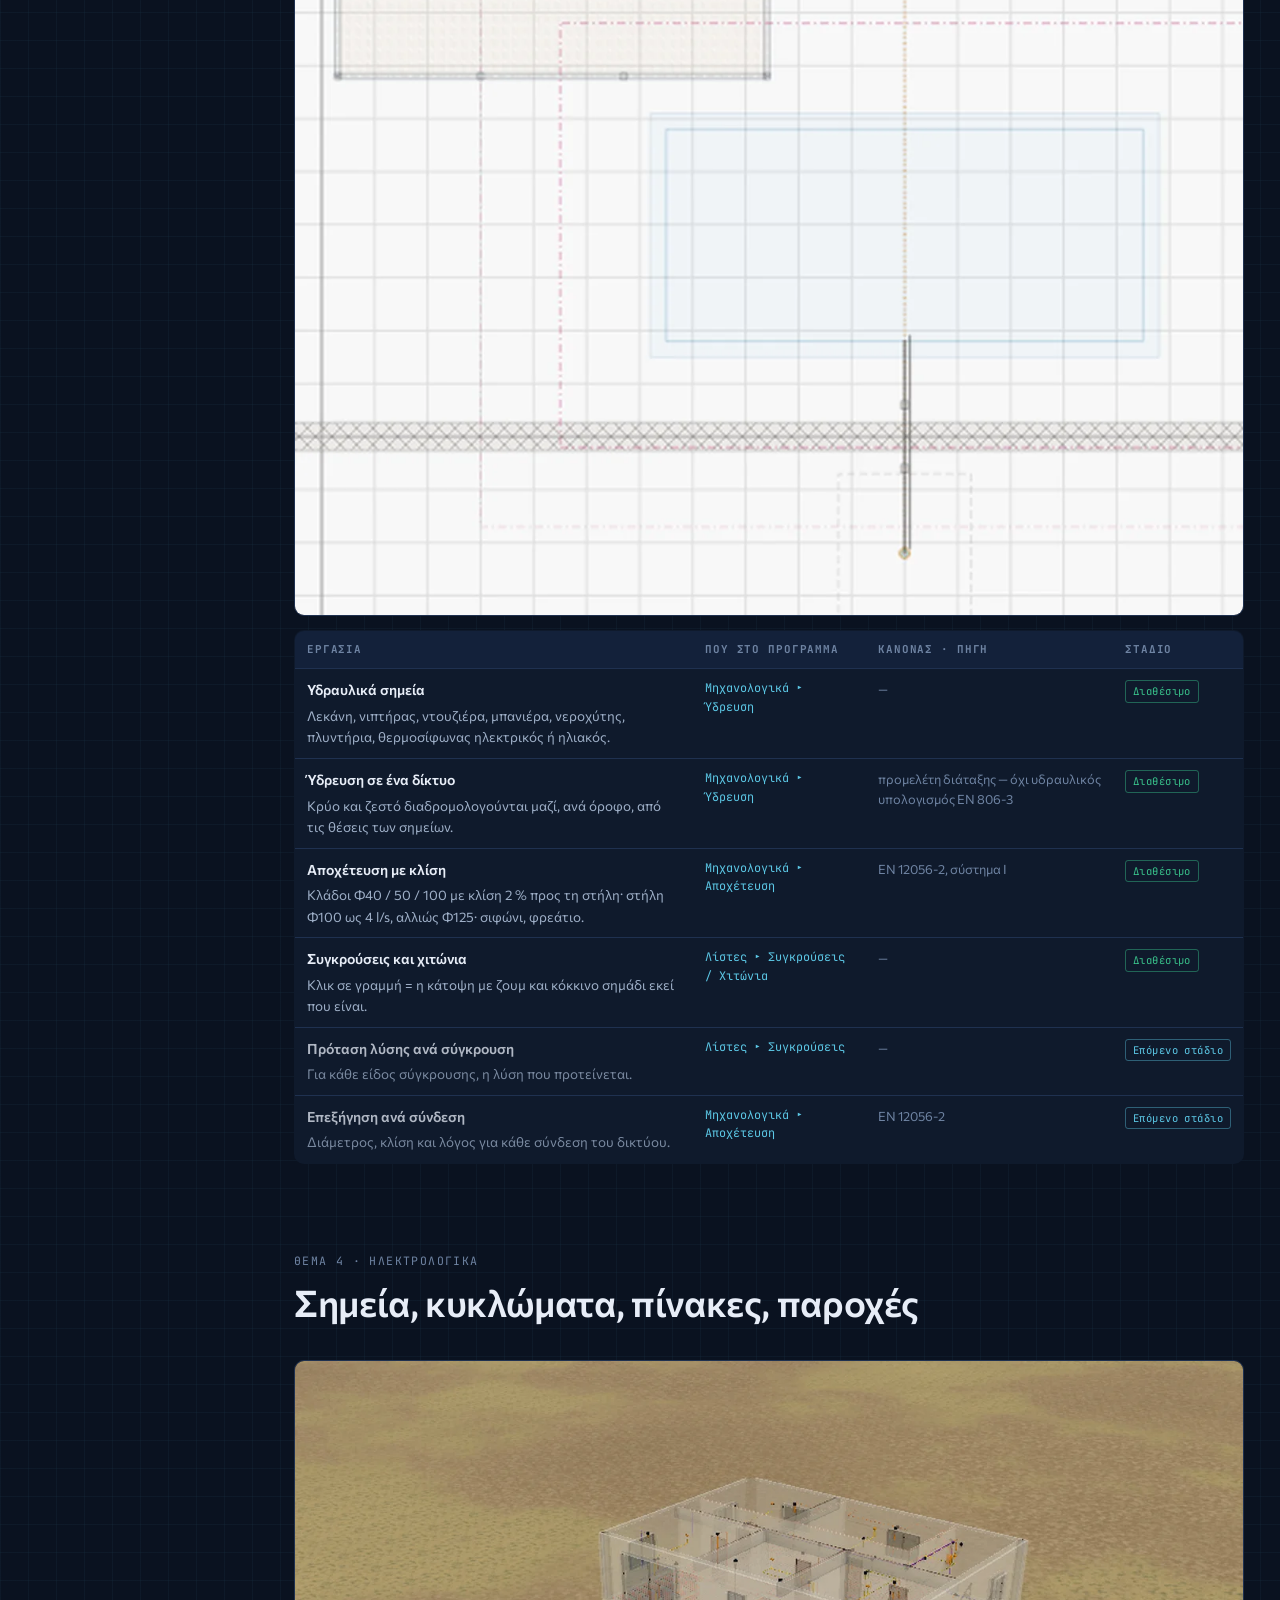
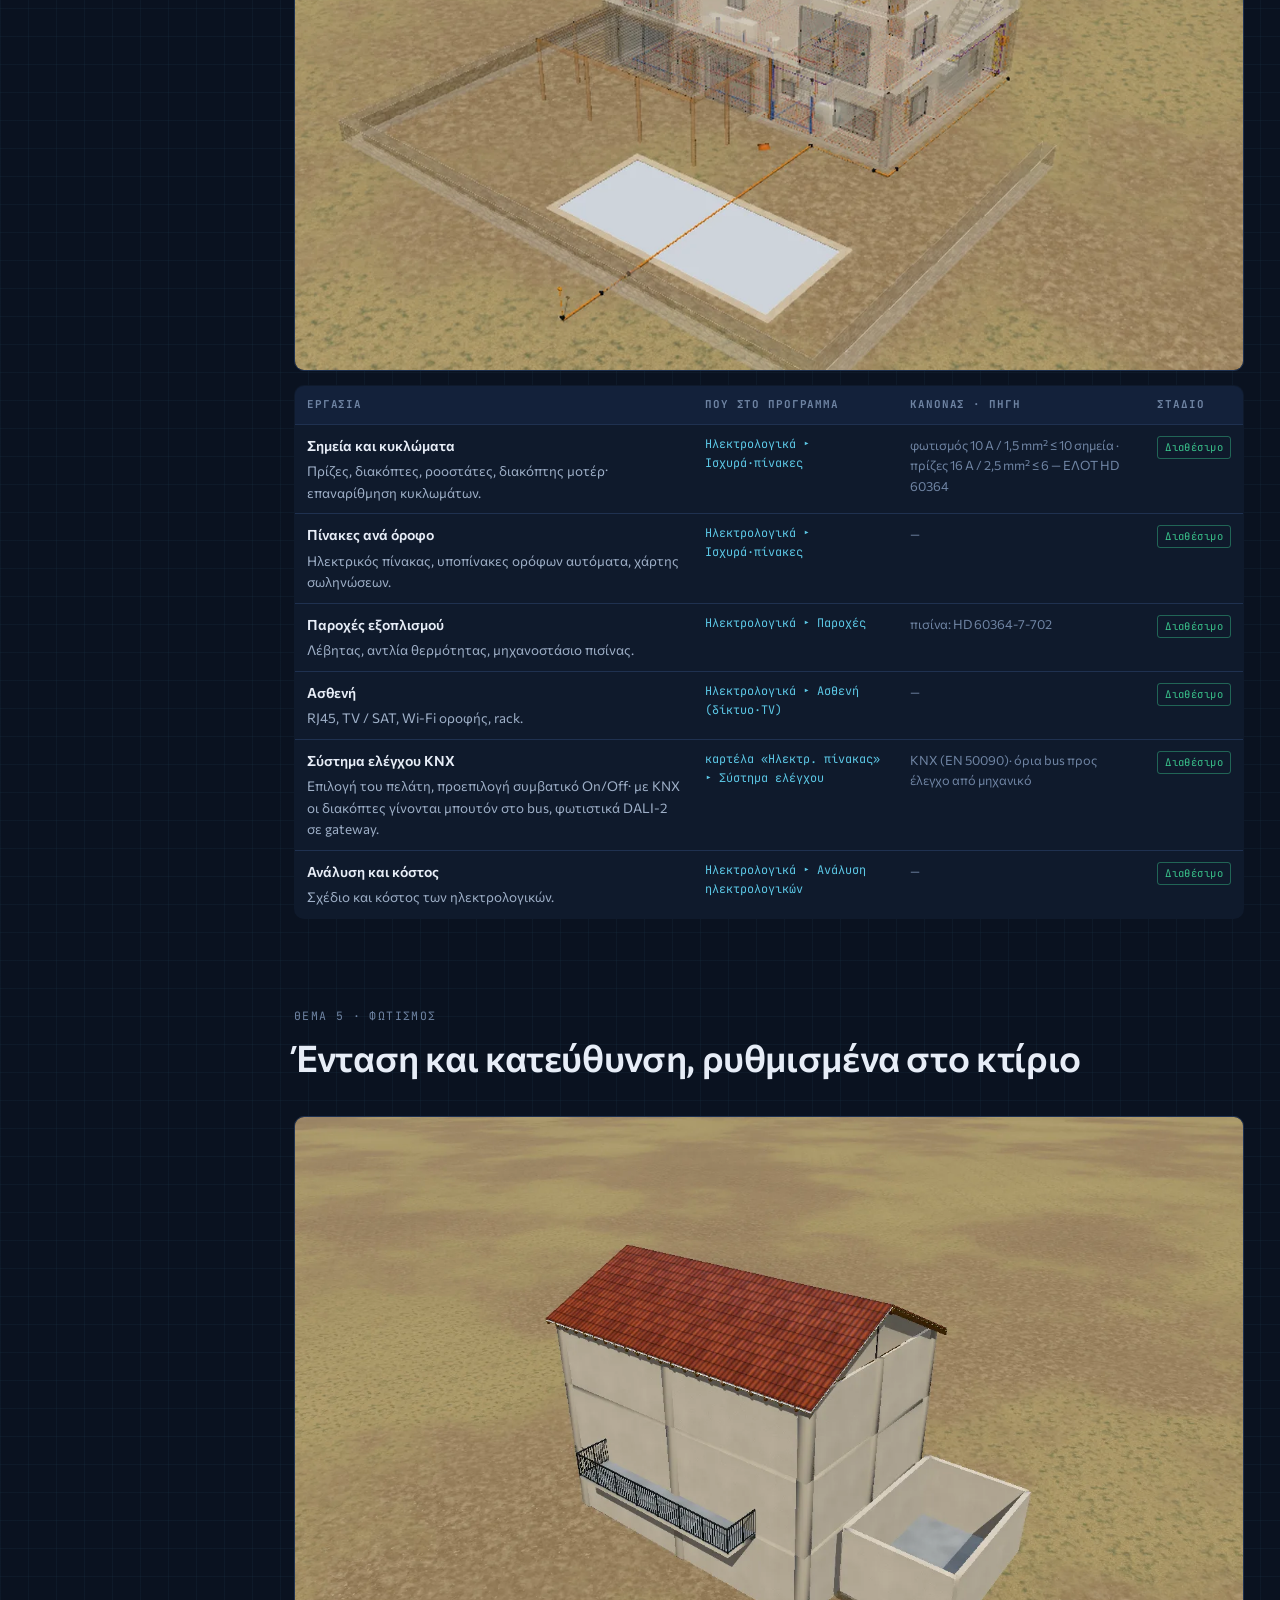
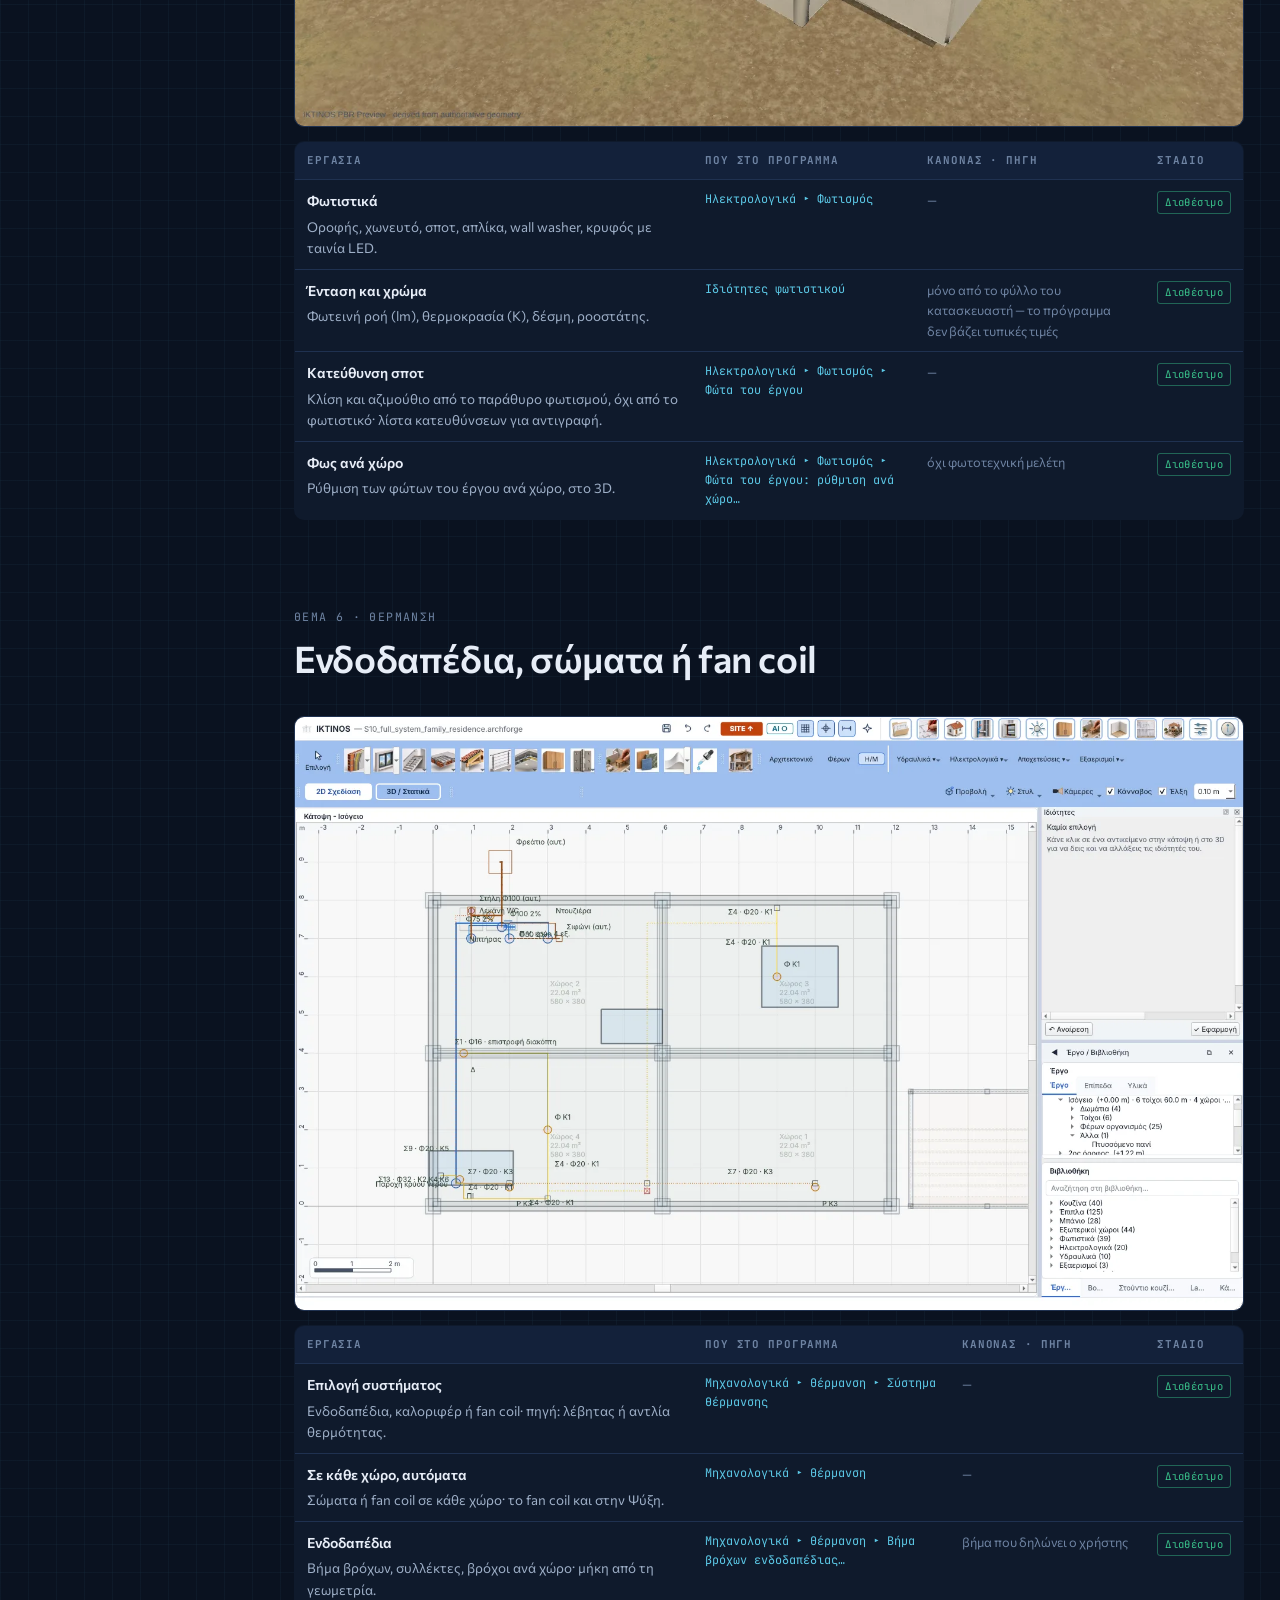
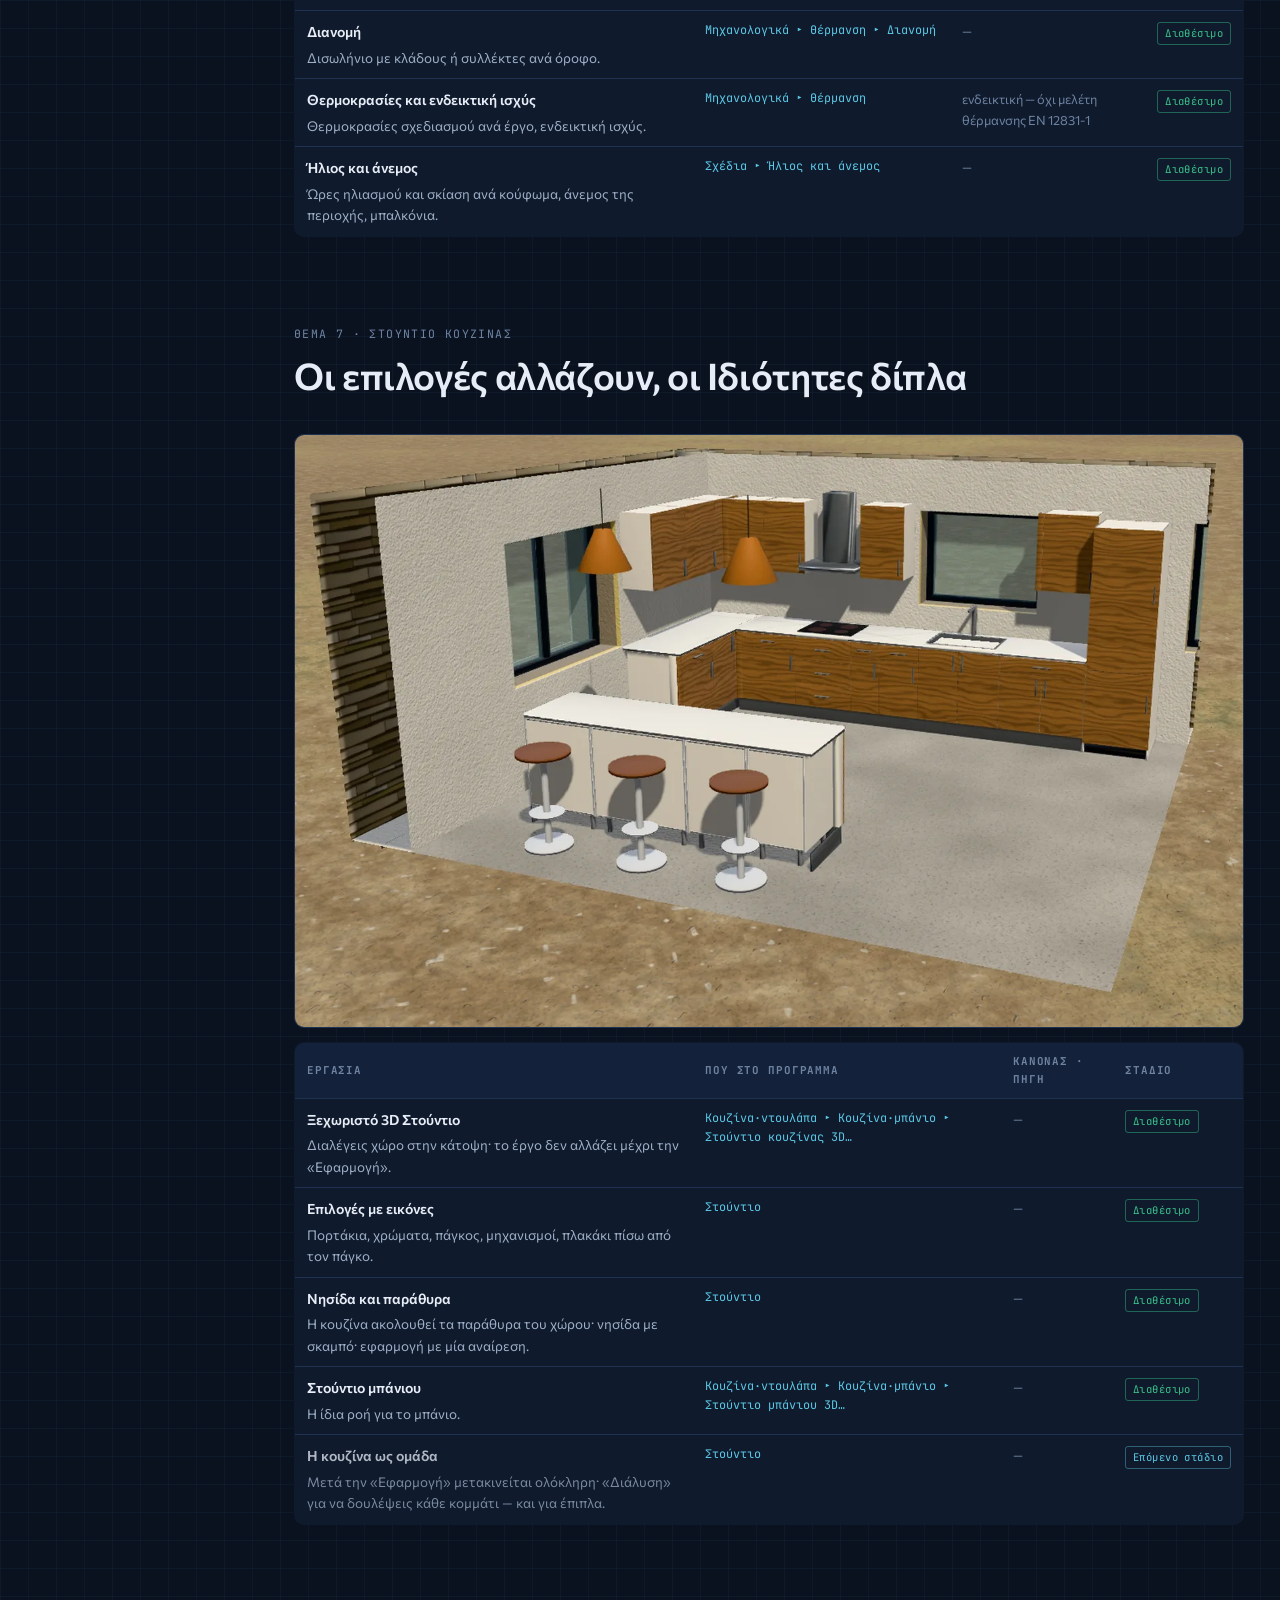
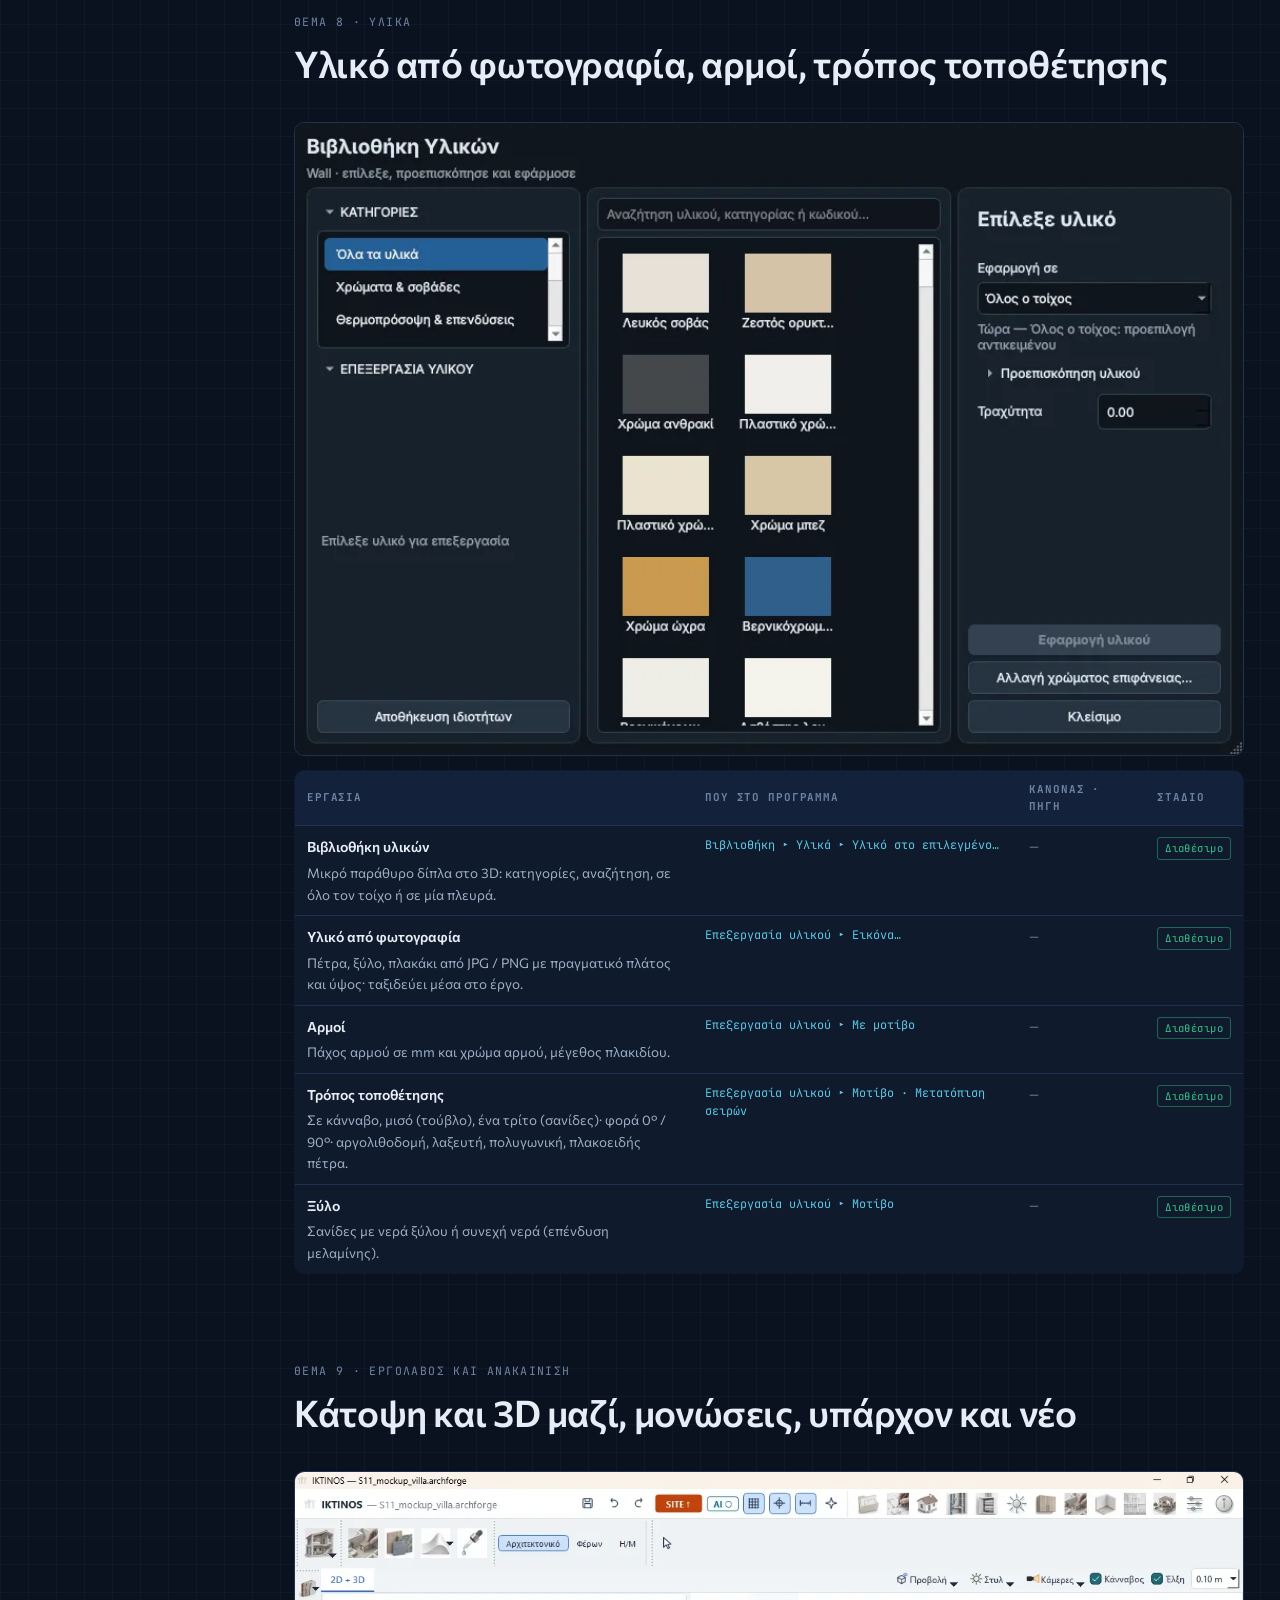
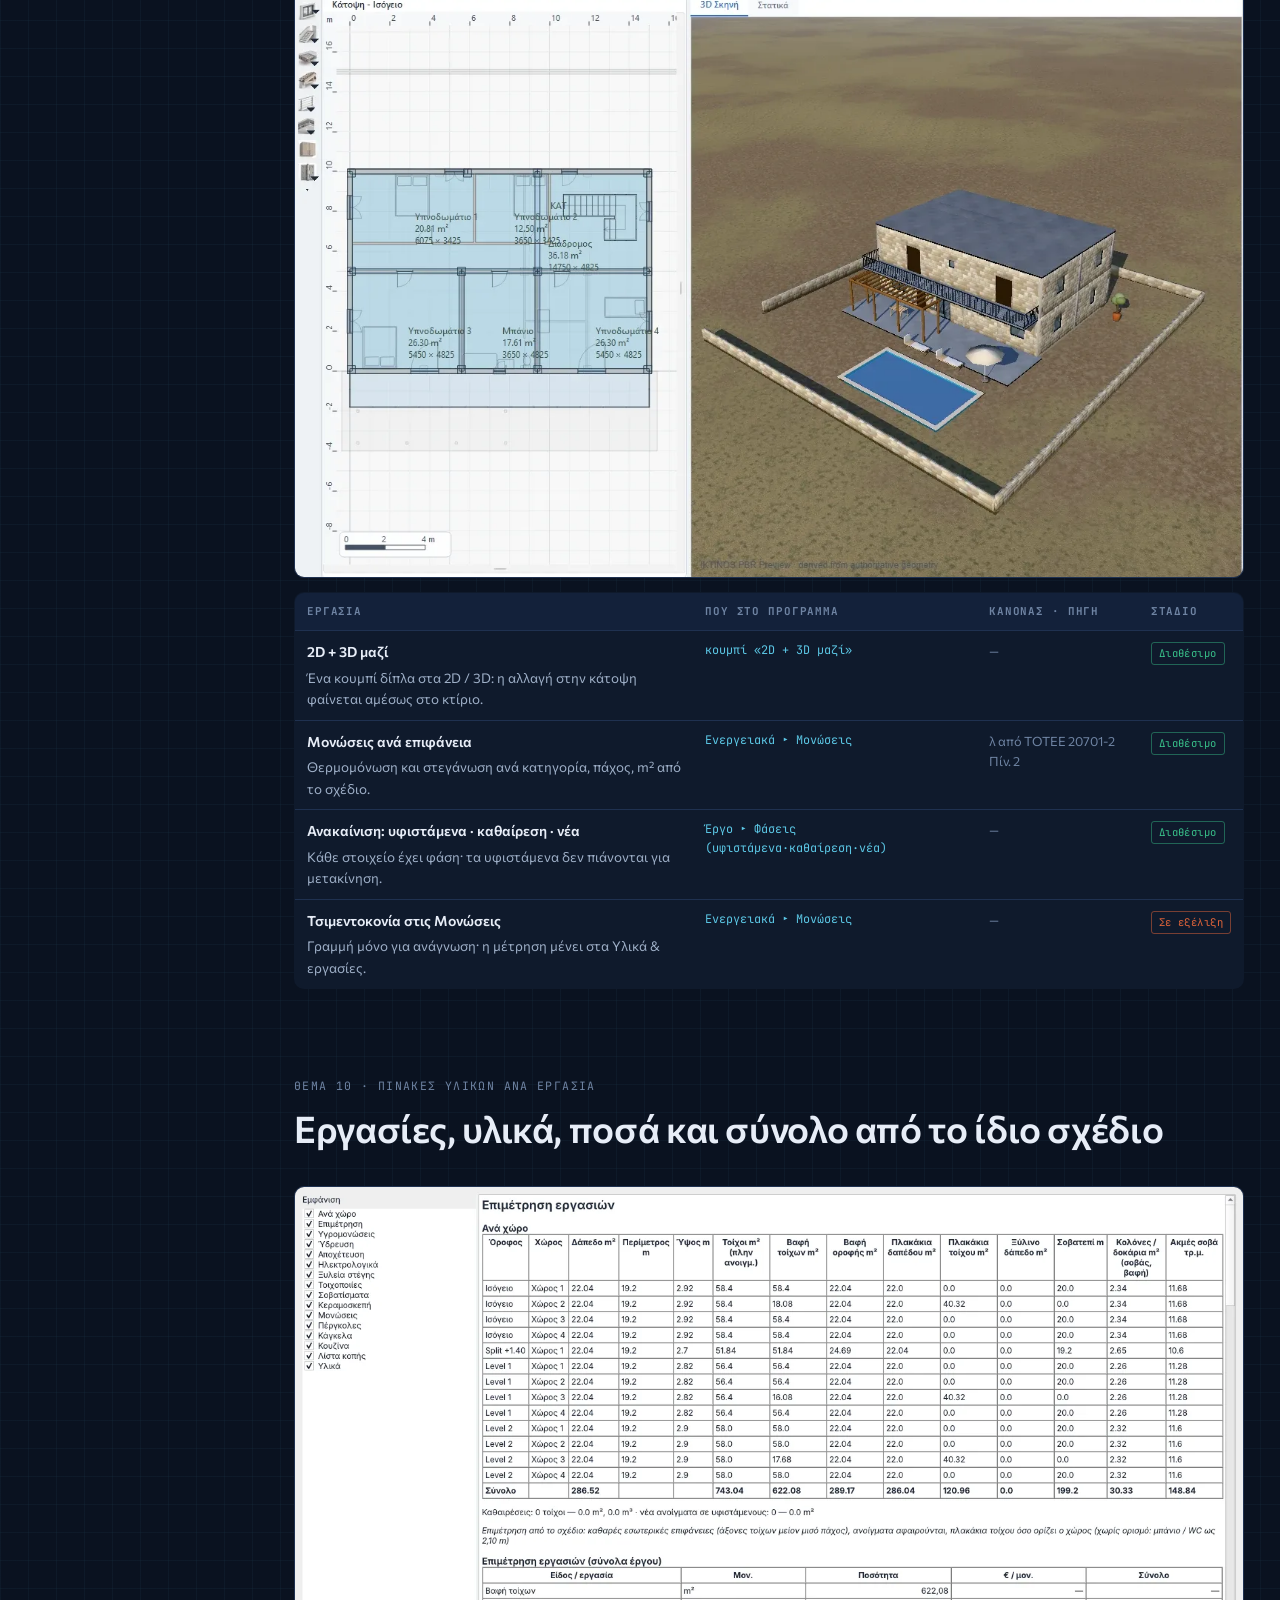
==== commit 0741d7a6: "Θέματα με καρτέλες στο πλάι, πίνακας ανά θέμα, Σταδιακή ανάπτυξη· θόλοι, KNX, ηλιασμός, IFC / DXF μέ" ====
--- a/index.html
+++ b/index.html
@@ -29,7 +29,7 @@
   <div class="wrap">
     <a class="brand" href="#top"><img src="img/mark.png" alt=""><b>IKTINOS</b></a>
     <span class="chip">ΕΚΔΟΣΗ ΑΝΑΠΤΥΞΗΣ</span>
-    <nav class="main" aria-label="Κύριο μενού"><a href="#erga">Έργα</a><a href="#enotites">Ενότητες</a><a href="#elegxoi">Έλεγχοι</a><a href="#toixoi">Τοίχοι</a><a href="#statika">Στατικά</a><a href="#ergolavos">Εργολάβος</a><a href="#site">IKTINOS SITE</a></nav>
+    <nav class="main" aria-label="Κύριο μενού"><a href="#erga">Έργα</a><a href="#elegxoi">Έλεγχοι</a><a href="#toixoi">Θέματα</a><a href="#stadia">Στάδια</a><a href="#site">IKTINOS SITE</a></nav>
     <div class="lang" aria-label="Γλώσσα"><span aria-current="true">ΕΛ</span><a href="en/" hreflang="en" lang="en">EN</a></div>
     <a class="btn primary" href="#beta">Πρόσβαση δοκιμής</a>
   </div>
@@ -73,24 +73,6 @@
     </div>
   </section>
 
-  <section id="enotites" style="padding-top:20px">
-    <div class="wrap">
-      <div class="head">
-        <span class="label">Ενότητες</span>
-        <h2>Έξι κλάδοι πάνω σε ένα μοντέλο</h2>
-        <p>Τα αρχιτεκτονικά, τα στατικά και τα Η/Μ δεν ζουν σε τρία προγράμματα που πρέπει να συμφωνήσουν. Αλλάζεις έναν τοίχο και ενημερώνονται η κάτοψη, το 3D, ο φέρων, τα δίκτυα και οι ποσότητες.</p>
-      </div>
-      <div class="mods">
-        <article class="mod"><span class="ic">2D</span><h3>Σχέδιο και BIM</h3><p>Τοίχοι με στρώσεις, κουφώματα, πλάκες, στέγες, σκάλες, όροφοι. Κατόψεις, τομές, όψεις, φύλλα A4–A0.</p><div class="tags"><span>IFC4</span><span>DXF</span><span>PDF</span></div></article>
-        <article class="mod"><span class="ic">EC8</span><h3>Στατικά και ξυλότυπος</h3><p>Τρισδιάστατο πλαίσιο, σεισμός EN 1998-1 με ελληνικό παράρτημα, οπλισμός κολονών και δοκών, θεμελιώσεις, ικανοτικός έλεγχος κόμβων.</p><div class="tags"><span>EN 1998-1</span><span>RC / ΧΑΛΥΒΑΣ</span></div></article>
-        <article class="mod"><span class="ic">H/M</span><h3>Δίκτυα</h3><p>Ύδρευση, αποχέτευση, ηλεκτρολογικά, ασθενή / KNX, θέρμανση, αερισμός, πισίνες κατά HD 60364-7-702, με διαδρομές και επιμετρήσεις.</p><div class="tags"><span>ΔΙΑΔΡΟΜΕΣ</span><span>ΕΠΙΜΕΤΡΗΣΗ</span></div></article>
-        <article class="mod"><span class="ic">kWh</span><h3>Ενέργεια</h3><p>U από τις στρώσεις, πίνακες ΤΟΤΕΕ 20701, θερμογέφυρες, θερμική εικόνα όψεων, ώρες ηλιασμού και σκίαση ανά παράθυρο.</p><div class="tags"><span>ΤΟΤΕΕ 20701</span><span>ΚΕΝΑΚ</span></div></article>
-        <article class="mod"><span class="ic">V4</span><h3>Θόλοι, πέργκολες, περσίδες</h3><p>Γεωδαιτικός σκελετός V1–V8 πάνω σε θόλο, κέλυφος από γυαλί, πέργκολες με κινητές περσίδες, φωτοβολταϊκά στη Βιβλιοθήκη.</p><div class="tags"><span>GEODESIC</span><span>ΠΕΡΣΙΔΕΣ</span></div></article>
-        <article class="mod"><span class="ic">AI</span><h3>Βοηθός</h3><p>«Ολοκλήρωση κτιρίου» με μία αναίρεση. Ο Βοηθός δουλεύει και χωρίς AI, με τοπικούς κανόνες· σύνδεση εφαρμογής AI με ένα κλικ.</p><div class="tags"><span>ΧΩΡΙΣ AI</span><span>MCP</span></div></article>
-      </div>
-    </div>
-  </section>
-
   <section id="elegxoi" style="padding-top:0">
     <div class="wrap">
       <div class="head">
@@ -109,119 +91,78 @@
     </div>
   </section>
 
+<!-- THEMES:START -->
+  <div class="wrap themes-layout"><nav class="side" aria-label="Θέματα"><span class="label">Θέματα</span><a href="#toixoi" data-for="toixoi"><span class="no">01</span><b>Τοίχοι, όροφος, στέγη</b><span class="cnt"><i class="ok" title="Διαθέσιμο">8</i></span></a><a href="#statika" data-for="statika"><span class="no">02</span><b>Στατικά</b><span class="cnt"><i class="ok" title="Διαθέσιμο">5</i><i class="wip" title="Σε εξέλιξη">1</i><i class="next" title="Επόμενο στάδιο">2</i></span></a><a href="#ydravlika" data-for="ydravlika"><span class="no">03</span><b>Υδραυλικά</b><span class="cnt"><i class="ok" title="Διαθέσιμο">4</i><i class="next" title="Επόμενο στάδιο">2</i></span></a><a href="#ilektrologika" data-for="ilektrologika"><span class="no">04</span><b>Ηλεκτρολογικά</b><span class="cnt"><i class="ok" title="Διαθέσιμο">6</i></span></a><a href="#fotismos" data-for="fotismos"><span class="no">05</span><b>Φωτισμός</b><span class="cnt"><i class="ok" title="Διαθέσιμο">4</i></span></a><a href="#thermansi" data-for="thermansi"><span class="no">06</span><b>Θέρμανση</b><span class="cnt"><i class="ok" title="Διαθέσιμο">6</i></span></a><a href="#stoudio" data-for="stoudio"><span class="no">07</span><b>Στούντιο κουζίνας</b><span class="cnt"><i class="ok" title="Διαθέσιμο">4</i><i class="next" title="Επόμενο στάδιο">1</i></span></a><a href="#ylika" data-for="ylika"><span class="no">08</span><b>Υλικά</b><span class="cnt"><i class="ok" title="Διαθέσιμο">5</i></span></a><a href="#ergolavos" data-for="ergolavos"><span class="no">09</span><b>Εργολάβος και ανακαίνιση</b><span class="cnt"><i class="ok" title="Διαθέσιμο">3</i><i class="wip" title="Σε εξέλιξη">1</i></span></a><a href="#epimetrisi" data-for="epimetrisi"><span class="no">10</span><b>Πίνακες υλικών ανά εργασία</b><span class="cnt"><i class="ok" title="Διαθέσιμο">3</i></span></a><a href="#ti-einai" data-for="ti-einai"><span class="no">11</span><b>Τι είναι το IKTINOS</b><span class="cnt"><i class="ok" title="Διαθέσιμο">8</i></span></a><span class="legend"><span class="stg ok">Διαθέσιμο</span><span class="stg wip">Σε εξέλιξη</span><span class="stg next">Επόμενο στάδιο</span></span></nav><div class="themes-main">
   <section id="toixoi" class="theme" style="padding-top:0">
-    <div class="wrap">
-      <div class="head"><span class="label">Θέμα 1 · Τοίχοι, όροφος, στέγη</span><h2>Ένα σπίτι από το μηδέν σε 29 δευτερόλεπτα προγράμματος</h2></div>
-      <div class="theme-grid">
-        <div class="theme-media"><video controls playsinline preload="metadata" poster="img/toixoi_poster.jpg" src="img/toixoi.mp4" aria-label="Από τους τοίχους ως την κεραμοσκεπή"></video></div>
-        <ol class="tasks"><li><button type="button" data-t="0"><b>Νέα σύνθεση πέτρας</b><i>0:00</i></button><p>Τοίχος ▾ ▸ Είδος τοίχου: πέτρα εμφανής έξω, σοβάς μόνο μέσα· υλικό και πάχος ανά στρώση, το συνολικό πάχος ακολουθεί.</p></li><li><button type="button" data-t="5"><b>Περίγραμμα και εσωτερικοί τοίχοι</b><i>0:05</i></button><p>Συνεχόμενα κλικ στις γωνίες· για μέσα τούβλο 13 cm — ο τύπος διαλέγεται πριν και το πάχος αλλάζει μόνο του.</p></li><li><button type="button" data-t="18"><b>Κουφώματα</b><i>0:18</i></button><p>Εξώπορτα, πόρτες, παράθυρα από το μενού κουφωμάτων, κλικ πάνω στον τοίχο.</p></li><li><button type="button" data-t="26"><b>Βοηθός ▸ «Ολοκλήρωση» με δώμα</b><i>0:26</i></button><p>Πλάκα, δάπεδα, οροφές και δώμα με μία εντολή και μία αναίρεση.</p></li><li><button type="button" data-t="31"><b>Ο όροφος ανεβαίνει μόνος του</b><i>0:31</i></button><p>Νέος όροφος: οι εξωτερικοί τοίχοι ανεβαίνουν· δύο δωμάτια, μπαλκόνι, πέργκολα ξύλινη.</p></li><li><button type="button" data-t="54"><b>Σκάλα με το «φάντασμα»</b><i>0:54</i></button><p>Η σκάλα ακολουθεί τον κέρσορα πριν τοποθετηθεί: τύπος, ρίχτια και ύψος φαίνονται πριν το κλικ.</p></li><li><button type="button" data-t="58"><b>Κεραμοσκεπή, στατικά, 3D</b><i>0:58</i></button><p>Ολοκλήρωση με κεραμοσκεπή, «Υπολογισμός φέροντα» (προμελέτη) και το κτίριο στο 3D.</p></li></ol>
-      </div>
-      <p class="fine">Καταγραφή του πραγματικού προγράμματος· το χρονόμετρο μετρά τον χρόνο του προγράμματος, χωρίς τις παύσεις για τις λεζάντες. Κλικ σε εργασία = το βίντεο πηγαίνει εκεί.</p>
-    </div>
-  </section>
-
+    <div>
+      <div class="head"><span class="label">Θέμα 1 · Τοίχοι, όροφος, στέγη</span><h2>Ένα σπίτι από το μηδέν, με τη σειρά της οικοδομής</h2></div>
+      <div class="theme-stack"><div class="theme-media"><video controls playsinline preload="metadata" poster="img/toixoi_poster.jpg" src="img/toixoi.mp4" aria-label="Ένα σπίτι από το μηδέν, με τη σειρά της οικοδομής"></video></div><div class="tablewrap"><table class="ttab"><thead><tr><th>Εργασία</th><th>Πού στο πρόγραμμα</th><th>Κανόνας · πηγή</th><th>Στάδιο</th></tr></thead><tbody><tr class="ok" data-t="0"><td data-h="Εργασία"><button type="button"><b>Νέα σύνθεση τοίχου</b><i>0:00</i></button><span class="d">Πέτρα εμφανής έξω, σοβάς μόνο μέσα· με ή χωρίς σοβά, με ή χωρίς θερμομόνωση — το πάχος του τοίχου αλλάζει μαζί.</span></td><td data-h="Πού στο πρόγραμμα" class="w">Τοίχος ▾ ▸ Είδος τοίχου ▸ ＋ Νέα σύνθεση</td><td data-h="Κανόνας · πηγή" class="r">λ ανά στρώση από ΤΟΤΕΕ 20701-2</td><td data-h="Στάδιο"><span class="stg ok">Διαθέσιμο</span></td></tr><tr class="ok" data-t="5"><td data-h="Εργασία"><button type="button"><b>Τύπος για έξω, τύπος για μέσα</b><i>0:05</i></button><span class="d">Ο τύπος διαλέγεται πριν· περίγραμμα με συνεχόμενα κλικ, εσωτερικοί τούβλο 13 cm χωρίς να ξαναλλάξεις.</span></td><td data-h="Πού στο πρόγραμμα" class="w">Τοίχος ▾ ▸ Είδος τοίχου</td><td data-h="Κανόνας · πηγή" class="r">—</td><td data-h="Στάδιο"><span class="stg ok">Διαθέσιμο</span></td></tr><tr class="ok" data-t="18"><td data-h="Εργασία"><button type="button"><b>Κουφώματα</b><i>0:18</i></button><span class="d">Εξώπορτα, εσωτερικές πόρτες, παράθυρα με κλικ πάνω στον τοίχο· υλικό κουφώματος και υαλοπίνακας σε υπομενού.</span></td><td data-h="Πού στο πρόγραμμα" class="w">Κατασκευή ▸ Ανοίγματα</td><td data-h="Κανόνας · πηγή" class="r">υαλοπίνακες ΤΟΤΕΕ 20701-1</td><td data-h="Στάδιο"><span class="stg ok">Διαθέσιμο</span></td></tr><tr class="ok" data-t="26"><td data-h="Εργασία"><button type="button"><b>Βοηθός ▸ Ολοκλήρωση με πλάκα</b><i>0:26</i></button><span class="d">Πλάκα, δάπεδα, οροφές, δώμα με μία εντολή και μία αναίρεση. Επιλέγετε εσείς, ο Βοηθός βοηθά· η σύνδεση με AI δεν είναι υποχρεωτική.</span></td><td data-h="Πού στο πρόγραμμα" class="w">Έργο ▸ Ολοκλήρωση κτιρίου…</td><td data-h="Κανόνας · πηγή" class="r">τοπικοί κανόνες του IKTINOS</td><td data-h="Στάδιο"><span class="stg ok">Διαθέσιμο</span></td></tr><tr class="ok" data-t="31"><td data-h="Εργασία"><button type="button"><b>Ο όροφος ανεβαίνει μόνος του</b><i>0:31</i></button><span class="d">Οι εξωτερικοί τοίχοι ανεβαίνουν· δύο δωμάτια, μπαλκόνι, πέργκολα ξύλινη. Η στέγη ανεβαίνει στην κορυφή του νέου ορόφου.</span></td><td data-h="Πού στο πρόγραμμα" class="w">Έργο ▸ Όροφοι ▸ Όροφος</td><td data-h="Κανόνας · πηγή" class="r">—</td><td data-h="Στάδιο"><span class="stg ok">Διαθέσιμο</span></td></tr><tr class="ok" data-t="54"><td data-h="Εργασία"><button type="button"><b>Σκάλα με «φάντασμα»</b><i>0:54</i></button><span class="d">Η σκάλα ακολουθεί τον κέρσορα πριν τοποθετηθεί: τύπος, ρίχτια, ύψος φαίνονται πριν το κλικ.</span></td><td data-h="Πού στο πρόγραμμα" class="w">Κατασκευή ▸ Σκάλα·Ράμπα ▸ Σκάλα</td><td data-h="Κανόνας · πηγή" class="r">—</td><td data-h="Στάδιο"><span class="stg ok">Διαθέσιμο</span></td></tr><tr class="ok" data-t="58"><td data-h="Εργασία"><button type="button"><b>Κεραμοσκεπή και 3D</b><i>0:58</i></button><span class="d">Δεύτερη Ολοκλήρωση με κεραμοσκεπή· ξυλεία και μονώσεις στέγης από τις Ιδιότητες.</span></td><td data-h="Πού στο πρόγραμμα" class="w">Έργο ▸ Ολοκλήρωση κτιρίου…</td><td data-h="Κανόνας · πηγή" class="r">—</td><td data-h="Στάδιο"><span class="stg ok">Διαθέσιμο</span></td></tr><tr class="ok" data-img="img/geodesic.webp"><td data-h="Εργασία"><button type="button"><b>Θόλοι και γεωδαιτικός σκελετός</b></button><span class="d">Θόλος με κλικ στο κέντρο ή πάνω σε άλλους θόλους· σκελετός V1–V8 από τις Ιδιότητες του θόλου, κέλυφος από γυαλί.</span></td><td data-h="Πού στο πρόγραμμα" class="w">Κατασκευή ▸ Κέλυφος ▸ Θόλοι Bio-Spectre</td><td data-h="Κανόνας · πηγή" class="r">γεωδαιτική σφαίρα κλάσης I (εικοσάεδρο)</td><td data-h="Στάδιο"><span class="stg ok">Διαθέσιμο</span></td></tr></tbody></table></div><p class="fine">Καταγραφή του πραγματικού προγράμματος· το χρονόμετρο μετρά τον χρόνο του προγράμματος. Κλικ σε εργασία = το βίντεο πηγαίνει εκεί.</p></div>
+    </div>
+  </section>
   <section id="statika" class="theme" style="padding-top:0">
-    <div class="wrap">
-      <div class="head"><span class="label">Θέμα 2 · Στατικά</span><h2>Κάθε κολόνα και κάθε δοκός, με τον οπλισμό της</h2></div>
-      <div class="theme-grid">
-        <div class="theme-media"><img src="img/oplismos_kolona_tab3.webp" alt="Στατικά μέλους: κολόνα, οπλισμός και τσέρκια" loading="lazy" width="1100" height="720" data-swap></div>
-        <ol class="tasks"><li><button type="button"><b>Λεπτομέρειες / Ανάλυση</b></button><p>Ιδιότητες κολόνας ή δοκού ▸ «Λεπτομέρειες / Ανάλυση»: το παράθυρο «Στατικά μέλους» για αυτό το μέλος.</p></li><li><button type="button"><b>Εντατικά και αξιοποίηση</b></button><p>Ν, V, M ανά συνδυασμό· μπάρες αξιοποίησης σε κάμψη, τέμνουσα, βέλος ή αξονική, πράσινο / πορτοκαλί / κόκκινο.</p></li><li><button type="button"><b>Οπλισμός και τσέρκια</b></button><p>Ράβδοι ανά πλευρά, τσέρκια στην κρίσιμη περιοχή και στο υπόλοιπο, μορφή: περιμετρικό, διπλό, «Η», ρόμβος — μετρά στη διάτμηση.</p></li><li><button type="button"><b>Αλλαγή από τον μηχανικό</b></button><p>Κάθε αλλαγή ξαναελέγχεται αμέσως· «Προτεινόμενη λύση» και «Εφαρμογή» με μία αναίρεση.</p></li></ol>
-      </div>
-      <p class="fine">Μέλη ενός δοκιμαστικού πλαισίου· αριθμοί της ανάλυσης του IKTINOS (EN 1992-1-1 / EN 1998-1). Προμελέτη — όχι στατική μελέτη αδειοδοτημένου μηχανικού.</p>
-    </div>
-  </section>
-
+    <div>
+      <div class="head"><span class="label">Θέμα 2 · Στατικά</span><h2>Τι κάνει μόνο του, τι αλλάζει ο μηχανικός</h2></div>
+      <div class="theme-stack"><div class="theme-media"><img src="img/oplismos_kolona_tab3.webp" alt="Τι κάνει μόνο του, τι αλλάζει ο μηχανικός" loading="lazy" data-swap></div><div class="tablewrap"><table class="ttab"><thead><tr><th>Εργασία</th><th>Πού στο πρόγραμμα</th><th>Κανόνας · πηγή</th><th>Στάδιο</th></tr></thead><tbody><tr class="ok" data-img="img/frame.webp"><td data-h="Εργασία"><button type="button"><b>Υπολογισμός φέροντα</b></button><span class="d">Κολόνες, δοκάρια, βάσεις από τους τοίχους, με μία εντολή.</span></td><td data-h="Πού στο πρόγραμμα" class="w">Κατασκευή ▸ Φέρων οργανισμός ▸ Υπολογισμός φέροντα</td><td data-h="Κανόνας · πηγή" class="r">EN 1998-1 + ελληνικό παράρτημα</td><td data-h="Στάδιο"><span class="stg ok">Διαθέσιμο</span></td></tr><tr class="ok" data-img="img/oplismos_kolona_tab2.webp"><td data-h="Εργασία"><button type="button"><b>Στατικά μέλους</b></button><span class="d">N, V, M ανά συνδυασμό· μπάρες εκμετάλλευσης σε κάμψη, τέμνουσα, βέλος, λυγηρότητα.</span></td><td data-h="Πού στο πρόγραμμα" class="w">Ιδιότητες κολόνας / δοκού ▸ Λεπτομέρειες / Ανάλυση</td><td data-h="Κανόνας · πηγή" class="r">EN 1992-1-1</td><td data-h="Στάδιο"><span class="stg ok">Διαθέσιμο</span></td></tr><tr class="ok" data-img="img/oplismos_kolona_tab3.webp"><td data-h="Εργασία"><button type="button"><b>Οπλισμός και τσέρκια</b></button><span class="d">Ράβδοι ανά πλευρά, πυκνότητα στην κρίσιμη περιοχή· περιμετρικό, διπλό, «Η», ρόμβος — τα σκέλη μετρούν στη διάτμηση.</span></td><td data-h="Πού στο πρόγραμμα" class="w">Στατικά μέλους ▸ Οπλισμός</td><td data-h="Κανόνας · πηγή" class="r">EN 1992-1-1 §9.2.2</td><td data-h="Στάδιο"><span class="stg ok">Διαθέσιμο</span></td></tr><tr class="ok" data-img="img/oplismos_dokos_tab3.webp"><td data-h="Εργασία"><button type="button"><b>Αλλαγή διατομής και οπλισμού</b></button><span class="d">Ο μηχανικός αλλάζει μεγέθη και ράβδους· ο έλεγχος ξανατρέχει αμέσως, «Εφαρμογή» με μία αναίρεση.</span></td><td data-h="Πού στο πρόγραμμα" class="w">Κατασκευή ▸ Φέρων οργανισμός ▸ Διατομές</td><td data-h="Κανόνας · πηγή" class="r">—</td><td data-h="Στάδιο"><span class="stg ok">Διαθέσιμο</span></td></tr><tr class="ok" data-img="img/formwork.webp"><td data-h="Εργασία"><button type="button"><b>Κόμβοι και ξυλότυπος</b></button><span class="d">Ικανοτικός έλεγχος κόμβων ΣMRc ≥ 1,30·ΣMRb, και στην κορυφή· φύλλο ξυλοτύπου σε PDF.</span></td><td data-h="Πού στο πρόγραμμα" class="w">Στατική ανάλυση φέροντος οργανισμού… · δεξί κλικ ▸ Φύλλο ξυλοτύπου (PDF)</td><td data-h="Κανόνας · πηγή" class="r">EN 1998-1 §4.4.2.3</td><td data-h="Στάδιο"><span class="stg ok">Διαθέσιμο</span></td></tr><tr class="wip"><td data-h="Εργασία"><b>Πρόσθετος οπλισμός με υπολογισμό</b><span class="d">Κολόνα: ράβδοι επιπλέον· δοκός: πάνω στη στήριξη, κάτω στο άνοιγμα, με μήκος.</span></td><td data-h="Πού στο πρόγραμμα" class="w">Στατικά μέλους ▸ Οπλισμός</td><td data-h="Κανόνας · πηγή" class="r">EN 1992-1-1</td><td data-h="Στάδιο"><span class="stg wip">Σε εξέλιξη</span></td></tr><tr class="next"><td data-h="Εργασία"><b>Κόμβοι και ανάλυση φορτίων στο ίδιο παράθυρο</b><span class="d">Ως υπομενού του «Στατικά μέλους».</span></td><td data-h="Πού στο πρόγραμμα" class="w">Στατικά μέλους</td><td data-h="Κανόνας · πηγή" class="r">—</td><td data-h="Στάδιο"><span class="stg next">Επόμενο στάδιο</span></td></tr><tr class="next"><td data-h="Εργασία"><b>Λοξός άξονας</b><span class="d">Κολόνα στραμμένη κατά θ, τοπικοί άξονες u / v, δοκοί υπό γωνία· η ανάλυση ήδη διαβάζει τη στροφή.</span></td><td data-h="Πού στο πρόγραμμα" class="w">Ιδιότητες κολόνας</td><td data-h="Κανόνας · πηγή" class="r">—</td><td data-h="Στάδιο"><span class="stg next">Επόμενο στάδιο</span></td></tr></tbody></table></div></div>
+    </div>
+  </section>
+  <section id="ydravlika" class="theme" style="padding-top:0">
+    <div>
+      <div class="head"><span class="label">Θέμα 3 · Υδραυλικά</span><h2>Ύδρευση και αποχέτευση πάνω στην κάτοψη</h2></div>
+      <div class="theme-stack"><div class="theme-media"><img src="img/villa_plan_mep.webp" alt="Ύδρευση και αποχέτευση πάνω στην κάτοψη" loading="lazy" data-swap></div><div class="tablewrap"><table class="ttab"><thead><tr><th>Εργασία</th><th>Πού στο πρόγραμμα</th><th>Κανόνας · πηγή</th><th>Στάδιο</th></tr></thead><tbody><tr class="ok"><td data-h="Εργασία"><b>Υδραυλικά σημεία</b><span class="d">Λεκάνη, νιπτήρας, ντουζιέρα, μπανιέρα, νεροχύτης, πλυντήρια, θερμοσίφωνας ηλεκτρικός ή ηλιακός.</span></td><td data-h="Πού στο πρόγραμμα" class="w">Μηχανολογικά ▸ Ύδρευση</td><td data-h="Κανόνας · πηγή" class="r">—</td><td data-h="Στάδιο"><span class="stg ok">Διαθέσιμο</span></td></tr><tr class="ok"><td data-h="Εργασία"><b>Ύδρευση σε ένα δίκτυο</b><span class="d">Κρύο και ζεστό διαδρομολογούνται μαζί, ανά όροφο, από τις θέσεις των σημείων.</span></td><td data-h="Πού στο πρόγραμμα" class="w">Μηχανολογικά ▸ Ύδρευση</td><td data-h="Κανόνας · πηγή" class="r">προμελέτη διάταξης — όχι υδραυλικός υπολογισμός EN 806-3</td><td data-h="Στάδιο"><span class="stg ok">Διαθέσιμο</span></td></tr><tr class="ok"><td data-h="Εργασία"><b>Αποχέτευση με κλίση</b><span class="d">Κλάδοι Φ40 / 50 / 100 με κλίση 2 % προς τη στήλη· στήλη Φ100 ως 4 l/s, αλλιώς Φ125· σιφώνι, φρεάτιο.</span></td><td data-h="Πού στο πρόγραμμα" class="w">Μηχανολογικά ▸ Αποχέτευση</td><td data-h="Κανόνας · πηγή" class="r">EN 12056-2, σύστημα I</td><td data-h="Στάδιο"><span class="stg ok">Διαθέσιμο</span></td></tr><tr class="ok"><td data-h="Εργασία"><b>Συγκρούσεις και χιτώνια</b><span class="d">Κλικ σε γραμμή = η κάτοψη με ζουμ και κόκκινο σημάδι εκεί που είναι.</span></td><td data-h="Πού στο πρόγραμμα" class="w">Λίστες ▸ Συγκρούσεις / Χιτώνια</td><td data-h="Κανόνας · πηγή" class="r">—</td><td data-h="Στάδιο"><span class="stg ok">Διαθέσιμο</span></td></tr><tr class="next"><td data-h="Εργασία"><b>Πρόταση λύσης ανά σύγκρουση</b><span class="d">Για κάθε είδος σύγκρουσης, η λύση που προτείνεται.</span></td><td data-h="Πού στο πρόγραμμα" class="w">Λίστες ▸ Συγκρούσεις</td><td data-h="Κανόνας · πηγή" class="r">—</td><td data-h="Στάδιο"><span class="stg next">Επόμενο στάδιο</span></td></tr><tr class="next"><td data-h="Εργασία"><b>Επεξήγηση ανά σύνδεση</b><span class="d">Διάμετρος, κλίση και λόγος για κάθε σύνδεση του δικτύου.</span></td><td data-h="Πού στο πρόγραμμα" class="w">Μηχανολογικά ▸ Αποχέτευση</td><td data-h="Κανόνας · πηγή" class="r">EN 12056-2</td><td data-h="Στάδιο"><span class="stg next">Επόμενο στάδιο</span></td></tr></tbody></table></div></div>
+    </div>
+  </section>
+  <section id="ilektrologika" class="theme" style="padding-top:0">
+    <div>
+      <div class="head"><span class="label">Θέμα 4 · Ηλεκτρολογικά</span><h2>Σημεία, κυκλώματα, πίνακες, παροχές</h2></div>
+      <div class="theme-stack"><div class="theme-media"><img src="img/villa_mep.webp" alt="Σημεία, κυκλώματα, πίνακες, παροχές" loading="lazy" data-swap></div><div class="tablewrap"><table class="ttab"><thead><tr><th>Εργασία</th><th>Πού στο πρόγραμμα</th><th>Κανόνας · πηγή</th><th>Στάδιο</th></tr></thead><tbody><tr class="ok"><td data-h="Εργασία"><b>Σημεία και κυκλώματα</b><span class="d">Πρίζες, διακόπτες, ροοστάτες, διακόπτης μοτέρ· επαναρίθμηση κυκλωμάτων.</span></td><td data-h="Πού στο πρόγραμμα" class="w">Ηλεκτρολογικά ▸ Ισχυρά·πίνακες</td><td data-h="Κανόνας · πηγή" class="r">φωτισμός 10 A / 1,5 mm² ≤ 10 σημεία · πρίζες 16 A / 2,5 mm² ≤ 6 — ΕΛΟΤ HD 60364</td><td data-h="Στάδιο"><span class="stg ok">Διαθέσιμο</span></td></tr><tr class="ok"><td data-h="Εργασία"><b>Πίνακες ανά όροφο</b><span class="d">Ηλεκτρικός πίνακας, υποπίνακες ορόφων αυτόματα, χάρτης σωληνώσεων.</span></td><td data-h="Πού στο πρόγραμμα" class="w">Ηλεκτρολογικά ▸ Ισχυρά·πίνακες</td><td data-h="Κανόνας · πηγή" class="r">—</td><td data-h="Στάδιο"><span class="stg ok">Διαθέσιμο</span></td></tr><tr class="ok"><td data-h="Εργασία"><b>Παροχές εξοπλισμού</b><span class="d">Λέβητας, αντλία θερμότητας, μηχανοστάσιο πισίνας.</span></td><td data-h="Πού στο πρόγραμμα" class="w">Ηλεκτρολογικά ▸ Παροχές</td><td data-h="Κανόνας · πηγή" class="r">πισίνα: HD 60364-7-702</td><td data-h="Στάδιο"><span class="stg ok">Διαθέσιμο</span></td></tr><tr class="ok"><td data-h="Εργασία"><b>Ασθενή</b><span class="d">RJ45, TV / SAT, Wi-Fi οροφής, rack.</span></td><td data-h="Πού στο πρόγραμμα" class="w">Ηλεκτρολογικά ▸ Ασθενή (δίκτυο·TV)</td><td data-h="Κανόνας · πηγή" class="r">—</td><td data-h="Στάδιο"><span class="stg ok">Διαθέσιμο</span></td></tr><tr class="ok"><td data-h="Εργασία"><b>Σύστημα ελέγχου KNX</b><span class="d">Επιλογή του πελάτη, προεπιλογή συμβατικό On/Off· με KNX οι διακόπτες γίνονται μπουτόν στο bus, φωτιστικά DALI-2 σε gateway.</span></td><td data-h="Πού στο πρόγραμμα" class="w">καρτέλα «Ηλεκτρ. πίνακας» ▸ Σύστημα ελέγχου</td><td data-h="Κανόνας · πηγή" class="r">KNX (EN 50090)· όρια bus προς έλεγχο από μηχανικό</td><td data-h="Στάδιο"><span class="stg ok">Διαθέσιμο</span></td></tr><tr class="ok"><td data-h="Εργασία"><b>Ανάλυση και κόστος</b><span class="d">Σχέδιο και κόστος των ηλεκτρολογικών.</span></td><td data-h="Πού στο πρόγραμμα" class="w">Ηλεκτρολογικά ▸ Ανάλυση ηλεκτρολογικών</td><td data-h="Κανόνας · πηγή" class="r">—</td><td data-h="Στάδιο"><span class="stg ok">Διαθέσιμο</span></td></tr></tbody></table></div></div>
+    </div>
+  </section>
+  <section id="fotismos" class="theme" style="padding-top:0">
+    <div>
+      <div class="head"><span class="label">Θέμα 5 · Φωτισμός</span><h2>Ένταση και κατεύθυνση, ρυθμισμένα στο κτίριο</h2></div>
+      <div class="theme-stack"><div class="theme-media"><img src="img/02_3d.webp" alt="Ένταση και κατεύθυνση, ρυθμισμένα στο κτίριο" loading="lazy" data-swap></div><div class="tablewrap"><table class="ttab"><thead><tr><th>Εργασία</th><th>Πού στο πρόγραμμα</th><th>Κανόνας · πηγή</th><th>Στάδιο</th></tr></thead><tbody><tr class="ok"><td data-h="Εργασία"><b>Φωτιστικά</b><span class="d">Οροφής, χωνευτό, σποτ, απλίκα, wall washer, κρυφός με ταινία LED.</span></td><td data-h="Πού στο πρόγραμμα" class="w">Ηλεκτρολογικά ▸ Φωτισμός</td><td data-h="Κανόνας · πηγή" class="r">—</td><td data-h="Στάδιο"><span class="stg ok">Διαθέσιμο</span></td></tr><tr class="ok"><td data-h="Εργασία"><b>Ένταση και χρώμα</b><span class="d">Φωτεινή ροή (lm), θερμοκρασία (K), δέσμη, ροοστάτης.</span></td><td data-h="Πού στο πρόγραμμα" class="w">Ιδιότητες φωτιστικού</td><td data-h="Κανόνας · πηγή" class="r">μόνο από το φύλλο του κατασκευαστή — το πρόγραμμα δεν βάζει τυπικές τιμές</td><td data-h="Στάδιο"><span class="stg ok">Διαθέσιμο</span></td></tr><tr class="ok"><td data-h="Εργασία"><b>Κατεύθυνση σποτ</b><span class="d">Κλίση και αζιμούθιο από το παράθυρο φωτισμού, όχι από το φωτιστικό· λίστα κατευθύνσεων για αντιγραφή.</span></td><td data-h="Πού στο πρόγραμμα" class="w">Ηλεκτρολογικά ▸ Φωτισμός ▸ Φώτα του έργου</td><td data-h="Κανόνας · πηγή" class="r">—</td><td data-h="Στάδιο"><span class="stg ok">Διαθέσιμο</span></td></tr><tr class="ok"><td data-h="Εργασία"><b>Φως ανά χώρο</b><span class="d">Ρύθμιση των φώτων του έργου ανά χώρο, στο 3D.</span></td><td data-h="Πού στο πρόγραμμα" class="w">Ηλεκτρολογικά ▸ Φωτισμός ▸ Φώτα του έργου: ρύθμιση ανά χώρο…</td><td data-h="Κανόνας · πηγή" class="r">όχι φωτοτεχνική μελέτη</td><td data-h="Στάδιο"><span class="stg ok">Διαθέσιμο</span></td></tr></tbody></table></div></div>
+    </div>
+  </section>
+  <section id="thermansi" class="theme" style="padding-top:0">
+    <div>
+      <div class="head"><span class="label">Θέμα 6 · Θέρμανση</span><h2>Ενδοδαπέδια, σώματα ή fan coil</h2></div>
+      <div class="theme-stack"><div class="theme-media"><img src="img/05_mep.webp" alt="Ενδοδαπέδια, σώματα ή fan coil" loading="lazy" data-swap></div><div class="tablewrap"><table class="ttab"><thead><tr><th>Εργασία</th><th>Πού στο πρόγραμμα</th><th>Κανόνας · πηγή</th><th>Στάδιο</th></tr></thead><tbody><tr class="ok"><td data-h="Εργασία"><b>Επιλογή συστήματος</b><span class="d">Ενδοδαπέδια, καλοριφέρ ή fan coil· πηγή: λέβητας ή αντλία θερμότητας.</span></td><td data-h="Πού στο πρόγραμμα" class="w">Μηχανολογικά ▸ Θέρμανση ▸ Σύστημα θέρμανσης</td><td data-h="Κανόνας · πηγή" class="r">—</td><td data-h="Στάδιο"><span class="stg ok">Διαθέσιμο</span></td></tr><tr class="ok"><td data-h="Εργασία"><b>Σε κάθε χώρο, αυτόματα</b><span class="d">Σώματα ή fan coil σε κάθε χώρο· το fan coil και στην Ψύξη.</span></td><td data-h="Πού στο πρόγραμμα" class="w">Μηχανολογικά ▸ Θέρμανση</td><td data-h="Κανόνας · πηγή" class="r">—</td><td data-h="Στάδιο"><span class="stg ok">Διαθέσιμο</span></td></tr><tr class="ok"><td data-h="Εργασία"><b>Ενδοδαπέδια</b><span class="d">Βήμα βρόχων, συλλέκτες, βρόχοι ανά χώρο· μήκη από τη γεωμετρία.</span></td><td data-h="Πού στο πρόγραμμα" class="w">Μηχανολογικά ▸ Θέρμανση ▸ Βήμα βρόχων ενδοδαπέδιας…</td><td data-h="Κανόνας · πηγή" class="r">βήμα που δηλώνει ο χρήστης</td><td data-h="Στάδιο"><span class="stg ok">Διαθέσιμο</span></td></tr><tr class="ok"><td data-h="Εργασία"><b>Διανομή</b><span class="d">Δισωλήνιο με κλάδους ή συλλέκτες ανά όροφο.</span></td><td data-h="Πού στο πρόγραμμα" class="w">Μηχανολογικά ▸ Θέρμανση ▸ Διανομή</td><td data-h="Κανόνας · πηγή" class="r">—</td><td data-h="Στάδιο"><span class="stg ok">Διαθέσιμο</span></td></tr><tr class="ok"><td data-h="Εργασία"><b>Θερμοκρασίες και ενδεικτική ισχύς</b><span class="d">Θερμοκρασίες σχεδιασμού ανά έργο, ενδεικτική ισχύς.</span></td><td data-h="Πού στο πρόγραμμα" class="w">Μηχανολογικά ▸ Θέρμανση</td><td data-h="Κανόνας · πηγή" class="r">ενδεικτική — όχι μελέτη θέρμανσης EN 12831-1</td><td data-h="Στάδιο"><span class="stg ok">Διαθέσιμο</span></td></tr><tr class="ok"><td data-h="Εργασία"><b>Ήλιος και άνεμος</b><span class="d">Ώρες ηλιασμού και σκίαση ανά κούφωμα, άνεμος της περιοχής, μπαλκόνια.</span></td><td data-h="Πού στο πρόγραμμα" class="w">Σχέδια ▸ Ήλιος και άνεμος</td><td data-h="Κανόνας · πηγή" class="r">—</td><td data-h="Στάδιο"><span class="stg ok">Διαθέσιμο</span></td></tr></tbody></table></div></div>
+    </div>
+  </section>
+  <section id="stoudio" class="theme" style="padding-top:0">
+    <div>
+      <div class="head"><span class="label">Θέμα 7 · Στούντιο κουζίνας</span><h2>Οι επιλογές αλλάζουν, οι Ιδιότητες δίπλα</h2></div>
+      <div class="theme-stack"><div class="theme-media"><img src="img/studio_kouzina_1.webp" alt="Οι επιλογές αλλάζουν, οι Ιδιότητες δίπλα" loading="lazy" data-swap></div><div class="tablewrap"><table class="ttab"><thead><tr><th>Εργασία</th><th>Πού στο πρόγραμμα</th><th>Κανόνας · πηγή</th><th>Στάδιο</th></tr></thead><tbody><tr class="ok" data-img="img/studio_kouzina_1.webp"><td data-h="Εργασία"><button type="button"><b>Ξεχωριστό 3D Στούντιο</b></button><span class="d">Διαλέγεις χώρο στην κάτοψη· το έργο δεν αλλάζει μέχρι την «Εφαρμογή».</span></td><td data-h="Πού στο πρόγραμμα" class="w">Κουζίνα·ντουλάπα ▸ Κουζίνα·μπάνιο ▸ Στούντιο κουζίνας 3D…</td><td data-h="Κανόνας · πηγή" class="r">—</td><td data-h="Στάδιο"><span class="stg ok">Διαθέσιμο</span></td></tr><tr class="ok" data-img="img/studio_kouzina_2.webp"><td data-h="Εργασία"><button type="button"><b>Επιλογές με εικόνες</b></button><span class="d">Πορτάκια, χρώματα, πάγκος, μηχανισμοί, πλακάκι πίσω από τον πάγκο.</span></td><td data-h="Πού στο πρόγραμμα" class="w">Στούντιο</td><td data-h="Κανόνας · πηγή" class="r">—</td><td data-h="Στάδιο"><span class="stg ok">Διαθέσιμο</span></td></tr><tr class="ok" data-img="img/studio_kouzina_3.webp"><td data-h="Εργασία"><button type="button"><b>Νησίδα και παράθυρα</b></button><span class="d">Η κουζίνα ακολουθεί τα παράθυρα του χώρου· νησίδα με σκαμπό· εφαρμογή με μία αναίρεση.</span></td><td data-h="Πού στο πρόγραμμα" class="w">Στούντιο</td><td data-h="Κανόνας · πηγή" class="r">—</td><td data-h="Στάδιο"><span class="stg ok">Διαθέσιμο</span></td></tr><tr class="ok"><td data-h="Εργασία"><b>Στούντιο μπάνιου</b><span class="d">Η ίδια ροή για το μπάνιο.</span></td><td data-h="Πού στο πρόγραμμα" class="w">Κουζίνα·ντουλάπα ▸ Κουζίνα·μπάνιο ▸ Στούντιο μπάνιου 3D…</td><td data-h="Κανόνας · πηγή" class="r">—</td><td data-h="Στάδιο"><span class="stg ok">Διαθέσιμο</span></td></tr><tr class="next"><td data-h="Εργασία"><b>Η κουζίνα ως ομάδα</b><span class="d">Μετά την «Εφαρμογή» μετακινείται ολόκληρη· «Διάλυση» για να δουλέψεις κάθε κομμάτι — και για έπιπλα.</span></td><td data-h="Πού στο πρόγραμμα" class="w">Στούντιο</td><td data-h="Κανόνας · πηγή" class="r">—</td><td data-h="Στάδιο"><span class="stg next">Επόμενο στάδιο</span></td></tr></tbody></table></div></div>
+    </div>
+  </section>
+  <section id="ylika" class="theme" style="padding-top:0">
+    <div>
+      <div class="head"><span class="label">Θέμα 8 · Υλικά</span><h2>Υλικό από φωτογραφία, αρμοί, τρόπος τοποθέτησης</h2></div>
+      <div class="theme-stack"><div class="theme-media"><img src="img/ylika_vivliothiki.webp" alt="Υλικό από φωτογραφία, αρμοί, τρόπος τοποθέτησης" loading="lazy" data-swap></div><div class="tablewrap"><table class="ttab"><thead><tr><th>Εργασία</th><th>Πού στο πρόγραμμα</th><th>Κανόνας · πηγή</th><th>Στάδιο</th></tr></thead><tbody><tr class="ok"><td data-h="Εργασία"><b>Βιβλιοθήκη υλικών</b><span class="d">Μικρό παράθυρο δίπλα στο 3D: κατηγορίες, αναζήτηση, σε όλο τον τοίχο ή σε μία πλευρά.</span></td><td data-h="Πού στο πρόγραμμα" class="w">Βιβλιοθήκη ▸ Υλικά ▸ Υλικό στο επιλεγμένο…</td><td data-h="Κανόνας · πηγή" class="r">—</td><td data-h="Στάδιο"><span class="stg ok">Διαθέσιμο</span></td></tr><tr class="ok"><td data-h="Εργασία"><b>Υλικό από φωτογραφία</b><span class="d">Πέτρα, ξύλο, πλακάκι από JPG / PNG με πραγματικό πλάτος και ύψος· ταξιδεύει μέσα στο έργο.</span></td><td data-h="Πού στο πρόγραμμα" class="w">Επεξεργασία υλικού ▸ Εικόνα…</td><td data-h="Κανόνας · πηγή" class="r">—</td><td data-h="Στάδιο"><span class="stg ok">Διαθέσιμο</span></td></tr><tr class="ok"><td data-h="Εργασία"><b>Αρμοί</b><span class="d">Πάχος αρμού σε mm και χρώμα αρμού, μέγεθος πλακιδίου.</span></td><td data-h="Πού στο πρόγραμμα" class="w">Επεξεργασία υλικού ▸ Με μοτίβο</td><td data-h="Κανόνας · πηγή" class="r">—</td><td data-h="Στάδιο"><span class="stg ok">Διαθέσιμο</span></td></tr><tr class="ok"><td data-h="Εργασία"><b>Τρόπος τοποθέτησης</b><span class="d">Σε κάνναβο, μισό (τούβλο), ένα τρίτο (σανίδες)· φορά 0° / 90°· αργολιθοδομή, λαξευτή, πολυγωνική, πλακοειδής πέτρα.</span></td><td data-h="Πού στο πρόγραμμα" class="w">Επεξεργασία υλικού ▸ Μοτίβο · Μετατόπιση σειρών</td><td data-h="Κανόνας · πηγή" class="r">—</td><td data-h="Στάδιο"><span class="stg ok">Διαθέσιμο</span></td></tr><tr class="ok"><td data-h="Εργασία"><b>Ξύλο</b><span class="d">Σανίδες με νερά ξύλου ή συνεχή νερά (επένδυση μελαμίνης).</span></td><td data-h="Πού στο πρόγραμμα" class="w">Επεξεργασία υλικού ▸ Μοτίβο</td><td data-h="Κανόνας · πηγή" class="r">—</td><td data-h="Στάδιο"><span class="stg ok">Διαθέσιμο</span></td></tr></tbody></table></div></div>
+    </div>
+  </section>
   <section id="ergolavos" class="theme" style="padding-top:0">
-    <div class="wrap">
-      <div class="head"><span class="label">Θέμα 3 · Για τον εργολάβο</span><h2>Κάτοψη και 3D μαζί, μονώσεις ανά επιφάνεια</h2></div>
-      <div class="theme-grid">
-        <div class="theme-media"><img src="img/ergolavos_2d3d.webp" alt="Κάτοψη και 3D της βίλας δίπλα-δίπλα" loading="lazy" width="1280" height="952" data-swap></div>
-        <ol class="tasks"><li><button type="button"><b>2D + 3D μαζί</b></button><p>Ένα κουμπί δίπλα στα 2D / 3D: η αλλαγή στην κάτοψη φαίνεται αμέσως στο κτίριο.</p></li><li><button type="button"><b>Μονώσεις ανά επιφάνεια</b></button><p>Θερμομόνωση και στεγάνωση ανά κατηγορία, πάχος, m² από το σχέδιο, λ από ΤΟΤΕΕ 20701-2.</p></li></ol>
-      </div>
-    </div>
-  </section>
-
-  <section id="ydravlika" class="theme" style="padding-top:0" data-imgs='["img/villa_plan_mep.webp"]'>
-    <div class="wrap">
-      <div class="head"><span class="label">Θέμα 4 · Υδραυλικά</span><h2>Ύδρευση και αποχέτευση πάνω στην κάτοψη</h2></div>
-      <div class="theme-grid">
-        <div class="theme-media"><img src="img/villa_plan_mep.webp" alt="Κάτοψη βίλας με τα δίκτυα" loading="lazy" data-swap></div>
-        <ol class="tasks"><li><button type="button"><b>Υδραυλικά σημεία</b></button><p>Λεκάνη WC, νιπτήρας, ντουζιέρα, νεροχύτης, ηλεκτρικός ή ηλιακός θερμοσίφωνας από το μενού Υδραυλικά.</p></li><li><button type="button"><b>Ύδρευση σε ένα δίκτυο</b></button><p>Κρύο και ζεστό νερό διαδρομολογούνται μαζί από το πρόγραμμα, ανά όροφο.</p></li><li><button type="button"><b>Αποχέτευση</b></button><p>Κατακόρυφη στήλη, σιφώνι δαπέδου· οι σωλήνες με κλίση προς τη στήλη.</p></li></ol>
-      </div>
-    </div>
-  </section>
-
-  <section id="ilektrologika" class="theme" style="padding-top:0" data-imgs='["img/villa_mep.webp"]'>
-    <div class="wrap">
-      <div class="head"><span class="label">Θέμα 5 · Ηλεκτρολογικά και φωτισμός</span><h2>Κυκλώματα, φωτιστικά, παροχές</h2></div>
-      <div class="theme-grid">
-        <div class="theme-media"><img src="img/villa_mep.webp" alt="Ηλεκτρολογικά της βίλας" loading="lazy" data-swap></div>
-        <ol class="tasks"><li><button type="button"><b>Σημεία και κυκλώματα</b></button><p>Πρίζες, διακόπτες, διακόπτης μοτέρ· επαναρίθμηση κυκλωμάτων.</p></li><li><button type="button"><b>Φωτισμός</b></button><p>Φωτιστικό οροφής, χωνευτό, απλίκα, wall washer, κρυφός φωτισμός με ταινία LED.</p></li><li><button type="button"><b>Παροχές εξοπλισμού</b></button><p>Παροχή λέβητα / αντλίας θερμότητας, πισίνας.</p></li><li><button type="button"><b>Ανάλυση ηλεκτρολογικών</b></button><p>Σχέδιο και κόστος από το μενού Ηλεκτρολογικά.</p></li></ol>
-      </div>
-    </div>
-  </section>
-
-  <section id="thermansi" class="theme" style="padding-top:0" data-imgs='["img/05_mep.webp"]'>
-    <div class="wrap">
-      <div class="head"><span class="label">Θέμα 6 · Θέρμανση</span><h2>Ενδοδαπέδια, σώματα ή fan coil</h2></div>
-      <div class="theme-grid">
-        <div class="theme-media"><img src="img/05_mep.webp" alt="Δίκτυα θέρμανσης" loading="lazy" data-swap></div>
-        <ol class="tasks"><li><button type="button"><b>Σύστημα θέρμανσης</b></button><p>Μηχανολογικά ▸ Θέρμανση ▸ Σύστημα θέρμανσης: ενδοδαπέδια ή διανομή σε καλοριφέρ / fan coil.</p></li><li><button type="button"><b>Ενδοδαπέδια</b></button><p>Βήμα βρόχων, συλλέκτες, βρόχοι ανά χώρο.</p></li><li><button type="button"><b>Fan coil σε κάθε χώρο</b></button><p>Αυτόματα, με δισωλήνιο δίκτυο με κλάδους.</p></li></ol>
-      </div>
-    </div>
-  </section>
-
-  <section id="stoudio" class="theme" style="padding-top:0" data-imgs='["img/studio_kouzina_1.webp", "img/studio_kouzina_1.webp", "img/studio_kouzina_2.webp", "img/studio_kouzina_3.webp"]'>
-    <div class="wrap">
-      <div class="head"><span class="label">Θέμα 7 · Στούντιο κουζίνας</span><h2>Η κουζίνα της βίλας στο Στούντιο 3D</h2></div>
-      <div class="theme-grid">
-        <div class="theme-media"><img src="img/studio_kouzina_1.webp" alt="Κουζίνα της βίλας από το Στούντιο" loading="lazy" data-swap></div>
-        <ol class="tasks"><li><button type="button"><b>Στούντιο κουζίνας 3D</b></button><p>Διάλεξε χώρο στην κάτοψη και άνοιξε ξεχωριστό 3D Στούντιο· το έργο δεν αλλάζει μέχρι την «Εφαρμογή».</p></li><li><button type="button"><b>Επιλογές με εικόνες</b></button><p>Πορτάκια, χρώματα, πάγκος, μηχανισμοί, πλακάκι, ύψος πλακιδίων.</p></li><li><button type="button"><b>Νησίδα και παράθυρα</b></button><p>Η κουζίνα ακολουθεί τα παράθυρα του χώρου· νησίδα με σκαμπό.</p></li><li><button type="button"><b>Εφαρμογή στο έργο</b></button><p>Όλη η κουζίνα μπαίνει με μία αναίρεση.</p></li></ol>
-      </div>
-      <p class="fine">Εικόνες του Στούντιο από την κουζίνα της βίλας S12.</p>
-    </div>
-  </section>
-
-  <section id="ylika" class="theme" style="padding-top:0" data-imgs='["img/ylika_vivliothiki.webp"]'>
-    <div class="wrap">
-      <div class="head"><span class="label">Θέμα 8 · Υλικά</span><h2>Βιβλιοθήκη υλικών δίπλα στο 3D</h2></div>
-      <div class="theme-grid">
-        <div class="theme-media"><img src="img/ylika_vivliothiki.webp" alt="Βιβλιοθήκη Υλικών" loading="lazy" data-swap></div>
-        <ol class="tasks"><li><button type="button"><b>Βιβλιοθήκη Υλικών</b></button><p>Μικρό παράθυρο δίπλα στο 3D: κατηγορίες, αναζήτηση, εφαρμογή σε όλο τον τοίχο ή σε μία πλευρά.</p></li><li><button type="button"><b>Υλικό από φωτογραφία</b></button><p>Επεξεργασία υλικού ▸ «Εικόνα…» με πραγματικό πλάτος και ύψος· το υλικό ταξιδεύει μέσα στο έργο.</p></li><li><button type="button"><b>Στρώσεις τοίχου</b></button><p>Υλικό και πάχος ανά στρώση, λ από ΤΟΤΕΕ 20701-2.</p></li></ol>
-      </div>
-    </div>
-  </section>
-
-  <section id="anakainisi" class="theme" style="padding-top:0" data-imgs='["img/villa_plan.webp"]'>
-    <div class="wrap">
-      <div class="head"><span class="label">Θέμα 9 · Ανακαίνιση</span><h2>Υπάρχον και νέο στο ίδιο σχέδιο</h2></div>
-      <div class="theme-grid">
-        <div class="theme-media"><img src="img/villa_plan.webp" alt="Κάτοψη βίλας" loading="lazy" data-swap></div>
-        <ol class="tasks"><li><button type="button"><b>Φάση ανά στοιχείο</b></button><p>Κάθε τοίχος, κολόνα ή δοκός έχει Φάση: νέο ή υπάρχον, στις Ιδιότητες.</p></li><li><button type="button"><b>Τα υπάρχοντα μένουν</b></button><p>Τα υπάρχοντα στοιχεία δεν πιάνονται για μετακίνηση στην κάτοψη.</p></li></ol>
-      </div>
-    </div>
-  </section>
-
-  <section id="epimetrisi" class="theme" style="padding-top:0" data-imgs='["img/04_takeoff.webp"]'>
-    <div class="wrap">
-      <div class="head"><span class="label">Θέμα 10 · Επιμέτρηση και προσφορά</span><h2>Εργασίες, υλικά και τιμές από το ίδιο σχέδιο</h2></div>
-      <div class="theme-grid">
-        <div class="theme-media"><img src="img/04_takeoff.webp" alt="Επιμέτρηση" loading="lazy" data-swap></div>
-        <ol class="tasks"><li><button type="button"><b>Επιμέτρηση εργασιών</b></button><p>Ανά χώρο, από το σχέδιο.</p></li><li><button type="button"><b>Υλικά ανά επάγγελμα</b></button><p>Για παραγγελία και προσφορά.</p></li><li><button type="button"><b>Τιμές και προσφορά</b></button><p>Τιμές ανά μονάδα και σύνολο· εξαγωγή PDF με κατόψεις, επιμέτρηση και προσφορά.</p></li></ol>
-      </div>
-      <p class="fine">Τα ποσά στα παραδείγματα είναι υποθετικά.</p>
-    </div>
-  </section>
-
-  <section id="ti-einai" class="theme" style="padding-top:0" data-imgs='["img/00_start.webp"]'>
-    <div class="wrap">
+    <div>
+      <div class="head"><span class="label">Θέμα 9 · Εργολάβος και ανακαίνιση</span><h2>Κάτοψη και 3D μαζί, μονώσεις, υπάρχον και νέο</h2></div>
+      <div class="theme-stack"><div class="theme-media"><img src="img/ergolavos_2d3d.webp" alt="Κάτοψη και 3D μαζί, μονώσεις, υπάρχον και νέο" loading="lazy" data-swap></div><div class="tablewrap"><table class="ttab"><thead><tr><th>Εργασία</th><th>Πού στο πρόγραμμα</th><th>Κανόνας · πηγή</th><th>Στάδιο</th></tr></thead><tbody><tr class="ok" data-img="img/ergolavos_2d3d.webp"><td data-h="Εργασία"><button type="button"><b>2D + 3D μαζί</b></button><span class="d">Ένα κουμπί δίπλα στα 2D / 3D: η αλλαγή στην κάτοψη φαίνεται αμέσως στο κτίριο.</span></td><td data-h="Πού στο πρόγραμμα" class="w">κουμπί «2D + 3D μαζί»</td><td data-h="Κανόνας · πηγή" class="r">—</td><td data-h="Στάδιο"><span class="stg ok">Διαθέσιμο</span></td></tr><tr class="ok" data-img="img/ergolavos_monoseis.webp"><td data-h="Εργασία"><button type="button"><b>Μονώσεις ανά επιφάνεια</b></button><span class="d">Θερμομόνωση και στεγάνωση ανά κατηγορία, πάχος, m² από το σχέδιο.</span></td><td data-h="Πού στο πρόγραμμα" class="w">Ενεργειακά ▸ Μονώσεις</td><td data-h="Κανόνας · πηγή" class="r">λ από ΤΟΤΕΕ 20701-2 Πίν. 2</td><td data-h="Στάδιο"><span class="stg ok">Διαθέσιμο</span></td></tr><tr class="ok" data-img="img/villa_plan.webp"><td data-h="Εργασία"><button type="button"><b>Ανακαίνιση: υφιστάμενα · καθαίρεση · νέα</b></button><span class="d">Κάθε στοιχείο έχει φάση· τα υφιστάμενα δεν πιάνονται για μετακίνηση.</span></td><td data-h="Πού στο πρόγραμμα" class="w">Έργο ▸ Φάσεις (υφιστάμενα·καθαίρεση·νέα)</td><td data-h="Κανόνας · πηγή" class="r">—</td><td data-h="Στάδιο"><span class="stg ok">Διαθέσιμο</span></td></tr><tr class="wip"><td data-h="Εργασία"><b>Τσιμεντοκονία στις Μονώσεις</b><span class="d">Γραμμή μόνο για ανάγνωση· η μέτρηση μένει στα Υλικά &amp; εργασίες.</span></td><td data-h="Πού στο πρόγραμμα" class="w">Ενεργειακά ▸ Μονώσεις</td><td data-h="Κανόνας · πηγή" class="r">—</td><td data-h="Στάδιο"><span class="stg wip">Σε εξέλιξη</span></td></tr></tbody></table></div></div>
+    </div>
+  </section>
+  <section id="epimetrisi" class="theme" style="padding-top:0">
+    <div>
+      <div class="head"><span class="label">Θέμα 10 · Πίνακες υλικών ανά εργασία</span><h2>Εργασίες, υλικά, ποσά και σύνολο από το ίδιο σχέδιο</h2></div>
+      <div class="theme-stack"><div class="theme-media"><img src="img/04_takeoff.webp" alt="Εργασίες, υλικά, ποσά και σύνολο από το ίδιο σχέδιο" loading="lazy" data-swap></div><div class="tablewrap"><table class="ttab"><thead><tr><th>Εργασία</th><th>Πού στο πρόγραμμα</th><th>Κανόνας · πηγή</th><th>Στάδιο</th></tr></thead><tbody><tr class="ok"><td data-h="Εργασία"><b>Επιμέτρηση εργασιών</b><span class="d">Ανά χώρο, από το σχέδιο.</span></td><td data-h="Πού στο πρόγραμμα" class="w">Σχέδια ▸ Επιμετρήσεις·τιμές ▸ Επιμέτρηση εργασιών</td><td data-h="Κανόνας · πηγή" class="r">—</td><td data-h="Στάδιο"><span class="stg ok">Διαθέσιμο</span></td></tr><tr class="ok"><td data-h="Εργασία"><b>Υλικά ανά επάγγελμα</b><span class="d">Για παραγγελία και προσφορά· λίστα υλικών με τιμές σε Excel.</span></td><td data-h="Πού στο πρόγραμμα" class="w">Σχέδια ▸ Επιμετρήσεις·τιμές ▸ Υλικά τιμές ανά επάγγελμα</td><td data-h="Κανόνας · πηγή" class="r">—</td><td data-h="Στάδιο"><span class="stg ok">Διαθέσιμο</span></td></tr><tr class="ok"><td data-h="Εργασία"><b>Τιμές και προσφορά</b><span class="d">Τιμή ανά μονάδα που δίνει ο χρήστης, σύνολο, PDF με κατόψεις και προσφορά.</span></td><td data-h="Πού στο πρόγραμμα" class="w">Σχέδια ▸ Επιμετρήσεις·τιμές ▸ Τιμές προσφορά…</td><td data-h="Κανόνας · πηγή" class="r">τιμές του χρήστη</td><td data-h="Στάδιο"><span class="stg ok">Διαθέσιμο</span></td></tr></tbody></table></div><h3 class="sub">Παράδειγμα πίνακα — ποσά ΥΠΟΘΕΤΙΚΑ</h3><div class="tablewrap"><table class="checks hyp"><thead><tr><th>Εργασία</th><th>Υλικό</th><th>Ποσότητα</th><th>Μονάδα</th><th>€ / μονάδα</th><th>€</th></tr></thead><tbody><tr><td>Τοιχοποιία πέτρας 52 cm</td><td>πέτρα, κονίαμα</td><td class="n">120</td><td>m²</td><td class="n">95</td><td class="n">11.400</td></tr><tr><td>Σοβάς εσωτερικός</td><td>ασβεστοτσιμεντοκονίαμα</td><td class="n">310</td><td>m²</td><td class="n">14</td><td class="n">4.340</td></tr><tr><td>Θερμομόνωση δώματος</td><td>XPS 10 cm</td><td class="n">95</td><td>m²</td><td class="n">22</td><td class="n">2.090</td></tr><tr><td>Τσιμεντοκονία δαπέδου 6 cm</td><td>τσιμεντοκονία</td><td class="n">140</td><td>m²</td><td class="n">12</td><td class="n">1.680</td></tr><tr><td>Αποχέτευση</td><td>σωλήνες PVC Φ40–Φ100</td><td class="n">48</td><td>m</td><td class="n">18</td><td class="n">864</td></tr></tbody><tfoot><tr><td colspan="5">Σύνολο (υποθετικό)</td><td class="n">20.374</td></tr></tfoot></table></div><p class="fine">Οι ποσότητες και οι τιμές του παραδείγματος είναι υποθετικές. Στο πρόγραμμα οι ποσότητες βγαίνουν από το σχέδιο και τις τιμές τις δίνετε εσείς.</p></div>
+    </div>
+  </section>
+  <section id="ti-einai" class="theme" style="padding-top:0">
+    <div>
       <div class="head"><span class="label">Θέμα 11 · Τι είναι το IKTINOS</span><h2>Ένα μοντέλο για όλο το κτίριο — σε έκδοση beta</h2></div>
-      <div class="theme-grid">
-        <div class="theme-media"><img src="img/00_start.webp" alt="Αρχική οθόνη του IKTINOS" loading="lazy" data-swap></div>
-        <ol class="tasks"><li><button type="button"><b>Ένα μοντέλο</b></button><p>Κάτοψη, 3D, φέρων, Η/Μ και ενέργεια διαβάζουν το ίδιο σχέδιο· κάθε αλλαγή αναιρείται.</p></li><li><button type="button"><b>Κανόνες</b></button><p>ΤΟΤΕΕ 20701, ΚΕΝΑΚ, EN 1992-1-1 / EN 1998-1 (προμελέτη)· κάθε τιμή γράφει την πηγή της.</p></li><li><button type="button"><b>Όλο το πακέτο</b></button><p>Σε ανταγωνιστική τιμή.</p></li><li><button type="button"><b>Beta</b></button><p>Το IKTINOS είναι σε έκδοση beta, υπό ανάπτυξη. Ενημερώστε μας αν ενδιαφέρεστε για δοκιμή — φόρμα πιο κάτω.</p></li></ol>
-      </div>
-    </div>
-  </section>
+      <div class="theme-stack"><div class="theme-media"><img src="img/00_start.webp" alt="Ένα μοντέλο για όλο το κτίριο — σε έκδοση beta" loading="lazy" data-swap></div><div class="tablewrap"><table class="ttab"><thead><tr><th>Εργασία</th><th>Πού στο πρόγραμμα</th><th>Κανόνας · πηγή</th><th>Στάδιο</th></tr></thead><tbody><tr class="ok"><td data-h="Εργασία"><b>Ανταλλαγή IFC</b><span class="d">Εξαγωγή IFC για μηχανικούς (BIM)· εισαγωγή IFC με τοίχους, κουφώματα, ορόφους.</span></td><td data-h="Πού στο πρόγραμμα" class="w">Σχέδια ▸ Εξαγωγή ▸ IFC · Έργο ▸ Εισαγωγή ▸ IFC</td><td data-h="Κανόνας · πηγή" class="r">IFC4</td><td data-h="Στάδιο"><span class="stg ok">Διαθέσιμο</span></td></tr><tr class="ok"><td data-h="Εργασία"><b>DXF και PDF μηχανικού</b><span class="d">Κατόψεις DXF ανά όροφο· σχέδιο μηχανικού (PDF / DXF) ως υπόβαθρο, τοίχοι από το υπόβαθρο, τοπογραφικό DXF.</span></td><td data-h="Πού στο πρόγραμμα" class="w">Σχέδια ▸ Εξαγωγή ▸ DXF · Έργο ▸ Εισαγωγή</td><td data-h="Κανόνας · πηγή" class="r">DXF · PDF</td><td data-h="Στάδιο"><span class="stg ok">Διαθέσιμο</span></td></tr></tbody></table></div><h3 class="sub">Οι κανόνες και πώς ελέγχονται</h3><div class="tablewrap"><table class="checks"><thead><tr><th>Κανονισμός</th><th>Τι καλύπτει</th><th>Πώς στηρίζεται και ελέγχεται</th></tr></thead><tbody><tr><td class="n">ΤΟΤΕΕ 20701-1 / -2</td><td>λ υλικών, U στοιχείων, υαλοπίνακες</td><td>πίνακες της ΤΟΤΕΕ μέσα στον κώδικα, με τον πίνακα γραμμένο σε κάθε τιμή</td></tr><tr><td class="n">ΚΕΝΑΚ</td><td>θερμομονωτική επάρκεια, ενεργειακό πιστοποιητικό</td><td>Ενεργειακά ▸ Θερμομονωτική επάρκεια / Ενεργειακό πιστοποιητικό· σύγκριση με πραγματική μελέτη</td></tr><tr><td class="n">EN 1992-1-1</td><td>κάμψη, τέμνουσα, βέλος, τσέρκια</td><td>Στατικά μέλους, ανά συνδυασμό</td></tr><tr><td class="n">EN 1998-1 + ΕΘΠ</td><td>σεισμός, ικανοτικός έλεγχος κόμβων</td><td>ίδιος έλεγχος σε κάθε έργο (πίνακας «Πύλη ποιότητας»)</td></tr><tr><td class="n">EN 12056-2</td><td>αποχέτευση: μονάδες εκροής, διάμετροι, κλίση</td><td>κάθε σωλήνας με την πηγή του</td></tr><tr><td class="n">ΕΛΟΤ HD 60364</td><td>κυκλώματα, πισίνα (-7-702)</td><td>κανόνες κυκλωμάτων του προγράμματος</td></tr></tbody></table></div><p class="fine">Προμελέτη: κάθε αποτέλεσμα ελέγχεται και υπογράφεται από αδειοδοτημένο μηχανικό. Πάνω από 3.800 αυτόματα τεστ τρέχουν σε κάθε αλλαγή του προγράμματος.</p><h3 class="sub" id="stadia">Σταδιακή ανάπτυξη του IKTINOS</h3><div class="tablewrap"><table class="checks stages"><thead><tr><th>Στάδιο</th><th>&nbsp;</th><th>Τι περιλαμβάνει</th></tr></thead><tbody><tr class="ok"><td class="n">01</td><td><b>Beta — σήμερα</b> <span class="stg ok">Διαθέσιμο</span></td><td>Ό,τι γράφει «Διαθέσιμο» στους πίνακες: Windows για το γραφείο, Android για το εργοτάξιο, ελληνικά και αγγλικά.</td></tr><tr class="wip"><td class="n">02</td><td><b>Δοκιμή από μηχανικούς</b> <span class="stg wip">Σε εξέλιξη</span></td><td>Μηχανικοί δουλεύουν πραγματικά έργα και συγκρίνουμε με τις μελέτες τους· ό,τι γράφει «Σε εξέλιξη».</td></tr><tr class="next"><td class="n">03</td><td><b>Επόμενα εργαλεία</b> <span class="stg next">Επόμενο στάδιο</span></td><td>Ό,τι γράφει «Επόμενο στάδιο», με τη σειρά που ζητούν οι χρήστες.</td></tr><tr class="next"><td class="n">04</td><td><b>Κυκλοφορία</b> <span class="stg next">Επόμενο στάδιο</span></td><td>Όλο το πακέτο — αρχιτεκτονικά, στατικά, Η/Μ, ενέργεια, εργοτάξιο — σε μία ανταγωνιστική τιμή.</td></tr></tbody></table></div><p class="beta-note">Το IKTINOS είναι σε έκδοση beta, υπό ανάπτυξη. Αν ενδιαφέρεστε για δοκιμή, ενημερώστε μας — φόρμα πιο κάτω.</p></div>
+    </div>
+  </section>
+  </div></div>
+
+
+<!-- THEMES:END -->
 
   <section id="site" style="padding-top:0">
     <div class="wrap site-grid">
@@ -303,16 +244,22 @@
 })();
 </script>
 <script>
-(function(){var SW={"statika": ["img/oplismos_kolona_tab3.webp", "img/oplismos_kolona_tab2.webp", "img/oplismos_kolona_tab3.webp", "img/oplismos_dokos_tab3.webp"], "ergolavos": ["img/ergolavos_2d3d.webp", "img/ergolavos_monoseis.webp"]};
+(function(){
+// Θέματα (25/11): γραμμή πίνακα = εργασία· κλικ = άλμα στο βίντεο ή αλλαγή εικόνας· οι καρτέλες στο πλάι δείχνουν πού είσαι.
 document.querySelectorAll("section.theme").forEach(function(sec){
- var v=sec.querySelector("video"),img=sec.querySelector("img[data-swap]");if(sec.dataset.imgs&&!SW[sec.id])SW[sec.id]=JSON.parse(sec.dataset.imgs);var _x=0,items=[].slice.call(sec.querySelectorAll(".tasks li"));
- function open(li){items.forEach(function(x){x.classList.toggle("on",x===li)});}
- items.forEach(function(li,k){var b=li.querySelector("button");b.addEventListener("click",function(){open(li);
-  if(v&&b.dataset.t!==undefined){v.currentTime=+b.dataset.t;v.play();}
-  if(img&&SW[sec.id]&&SW[sec.id][k]){img.src=SW[sec.id][k];}});});
- if(items[0])open(items[0]);
- if(v)v.addEventListener("timeupdate",function(){var cur=null;items.forEach(function(li){var t=li.querySelector("button").dataset.t;if(t!==undefined&&v.currentTime>=+t-0.2)cur=li;});if(cur&&!cur.classList.contains("on"))open(cur);});
-});})();
+ var v=sec.querySelector("video"),img=sec.querySelector("img[data-swap]"),rows=[].slice.call(sec.querySelectorAll(".ttab tbody tr"));
+ function on(tr){rows.forEach(function(x){x.classList.toggle("on",x===tr)});}
+ rows.forEach(function(tr){var b=tr.querySelector("button");if(!b)return;b.addEventListener("click",function(){on(tr);
+  if(v&&tr.dataset.t!==undefined){v.currentTime=+tr.dataset.t;v.play();var r=v.getBoundingClientRect();if(r.top<60||r.bottom>innerHeight)v.scrollIntoView({behavior:"smooth",block:"center"});}
+  if(img&&tr.dataset.img){img.src=tr.dataset.img;}});});
+ if(v)v.addEventListener("timeupdate",function(){var cur=null;rows.forEach(function(tr){var t=tr.dataset.t;if(t!==undefined&&v.currentTime>=+t-0.2)cur=tr;});if(cur&&!cur.classList.contains("on"))on(cur);});
+});
+var cards={};document.querySelectorAll(".side a").forEach(function(a){cards[a.dataset.for]=a;});
+if("IntersectionObserver" in window){var io=new IntersectionObserver(function(es){es.forEach(function(en){if(en.isIntersecting){var id=en.target.id;
+ Object.keys(cards).forEach(function(k){cards[k].setAttribute("aria-current",String(k===id));});
+ var a=cards[id];if(a&&a.parentNode.scrollWidth>a.parentNode.clientWidth){a.parentNode.scrollLeft=a.offsetLeft-16;}}});},{rootMargin:"-35% 0px -60% 0px"});
+ document.querySelectorAll("section.theme").forEach(function(s){io.observe(s);});}
+})();
 </script>
 </body>
 </html>
--- a/site.css
+++ b/site.css
@@ -161,3 +161,55 @@
 .tasks li.on p{display:block}
 .tasks button:focus-visible{outline:2px solid var(--accent);outline-offset:-2px;border-radius:8px}
 @media (max-width:820px){.theme-grid{grid-template-columns:1fr}}
+
+/* 25/11 (ιδιοκτήτης): θέματα με καρτέλες στο πλάι για να βρεθεί η σειρά· κάθε θέμα = πίνακας, κάθε εργασία μία φορά */
+.themes-layout{display:grid;grid-template-columns:230px minmax(0,1fr);gap:28px;align-items:start;padding-top:20px}
+.side{position:sticky;top:76px;display:grid;gap:6px;max-height:calc(100vh - 96px);overflow:auto;padding-bottom:8px}
+.side a{display:grid;grid-template-columns:26px 1fr;gap:2px 8px;align-items:baseline;padding:9px 10px;border:1px solid var(--line);border-radius:8px;background:var(--panel);text-decoration:none;color:var(--ink-2);font-size:.88rem}
+.side a .no{font-family:var(--mono);font-size:.72rem;color:var(--ink-3)}
+.side a b{font-weight:600;color:var(--ink)}
+.side a .cnt{grid-column:2;display:flex;gap:4px}
+.side a .cnt i{font-style:normal;font-family:var(--mono);font-size:.66rem;padding:1px 5px;border-radius:3px;border:1px solid var(--line)}
+.side a[aria-current="true"]{border-color:var(--accent);background:var(--panel-2)}
+.side .legend{display:flex;flex-wrap:wrap;gap:4px;margin-top:6px}
+.themes-main{display:grid;gap:8px;min-width:0}
+.themes-main section{scroll-margin-top:80px}
+.theme-stack{display:grid;gap:14px}
+.theme-stack .theme-media{max-width:960px}
+.stg{display:inline-block;font-family:var(--mono);font-size:.66rem;letter-spacing:.04em;padding:2px 7px;border-radius:3px;border:1px solid var(--line);white-space:nowrap}
+.stg.ok,.side .cnt i.ok{color:var(--ok);border-color:rgba(57,192,138,.45)}
+.stg.wip,.side .cnt i.wip{color:var(--accent);border-color:rgba(226,101,58,.5)}
+.stg.next,.side .cnt i.next{color:var(--cyan);border-color:rgba(92,200,230,.4)}
+.ttab{width:100%;border-collapse:collapse;font-size:.88rem;background:var(--panel);border:1px solid var(--line);border-radius:10px;overflow:hidden}
+.ttab th{font-family:var(--mono);font-size:.68rem;letter-spacing:.08em;text-transform:uppercase;color:var(--ink-3);background:var(--panel-2);text-align:left;padding:10px 12px;border-bottom:1px solid var(--line)}
+.ttab td{padding:10px 12px;border-bottom:1px solid var(--line);vertical-align:top}
+.ttab td:first-child{width:42%}
+.ttab td b{color:var(--ink);font-weight:600}
+.ttab td .d{display:block;color:var(--ink-2);font-size:.84rem;margin-top:3px}
+.ttab td.w{font-family:var(--mono);font-size:.74rem;color:var(--cyan)}
+.ttab td.r{font-size:.8rem;color:var(--ink-3)}
+.ttab button{all:unset;cursor:pointer;display:flex;gap:8px;align-items:baseline}
+.ttab button i{font-style:normal;font-family:var(--mono);font-size:.72rem;color:var(--ink-3)}
+.ttab button:focus-visible{outline:2px solid var(--accent);outline-offset:2px;border-radius:3px}
+.ttab tr.on td{background:var(--panel-2)}
+.ttab tr.on td:first-child{box-shadow:inset 3px 0 0 var(--accent)}
+.ttab tr.next td b,.ttab tr.next td .d{opacity:.75}
+h3.sub{font-size:1rem;margin:10px 0 0}
+.checks tfoot td{font-weight:600;background:var(--panel-2)}
+.beta-note{color:var(--ink);border-left:3px solid var(--accent);padding-left:12px}
+@media (max-width:900px){
+  .themes-layout{grid-template-columns:minmax(0,1fr)}
+  .side{position:sticky;top:56px;z-index:5;display:flex;overflow-x:auto;max-height:none;background:var(--bg);padding:8px 0}
+  .side>.label,.side .legend{display:none}
+  .side a{flex:0 0 auto;grid-template-columns:auto auto;padding:6px 10px}
+  .side a .cnt{display:none}
+}
+@media (max-width:700px){
+  .ttab thead{display:none}
+  .ttab,.ttab tbody,.ttab tr,.ttab td{display:block;width:auto}
+  .ttab td:first-child{width:auto}
+  .ttab tr{border-bottom:1px solid var(--line)}
+  .ttab td{border:0;padding:6px 12px}
+  .ttab td.w::before,.ttab td.r::before{content:attr(data-h) " · ";font-family:var(--mono);font-size:.66rem;color:var(--ink-3);text-transform:uppercase}
+}
+@media (min-width:901px){.side{gap:4px}.side a{padding:6px 10px;font-size:.84rem}}
